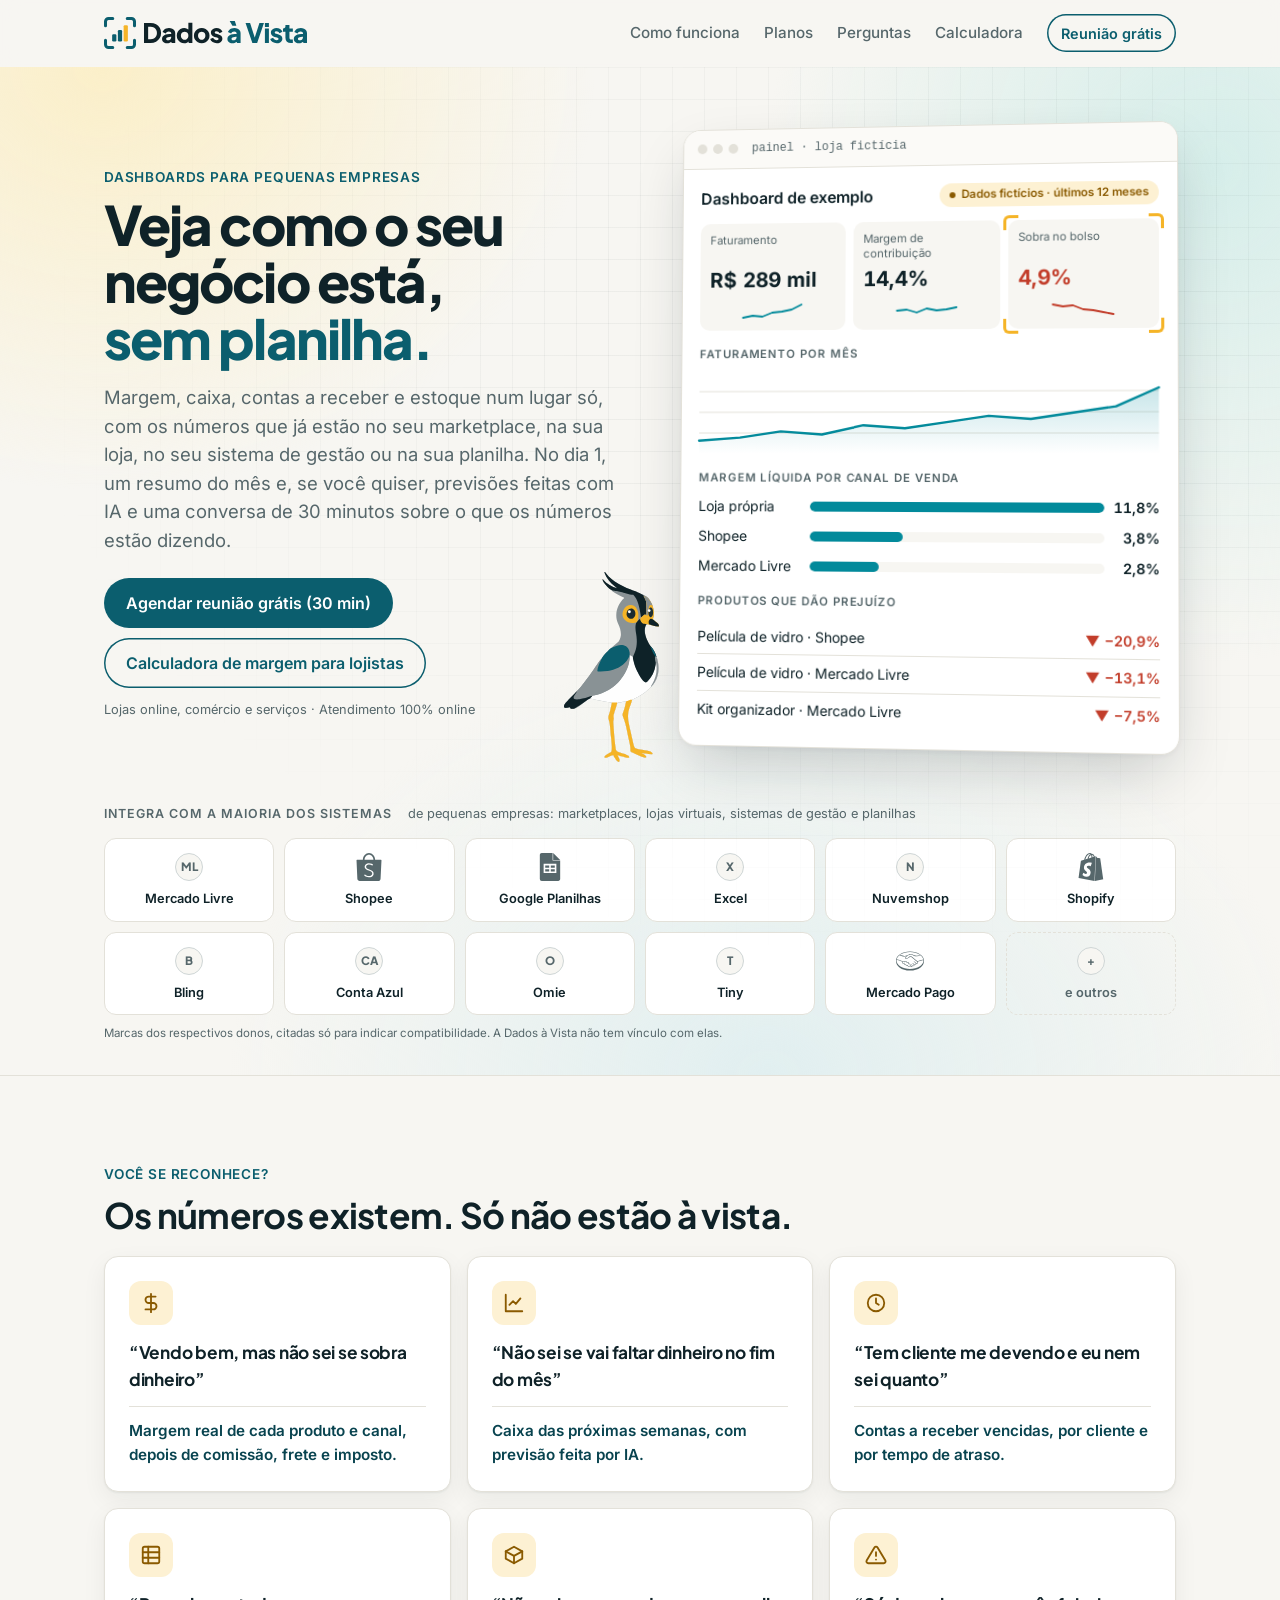
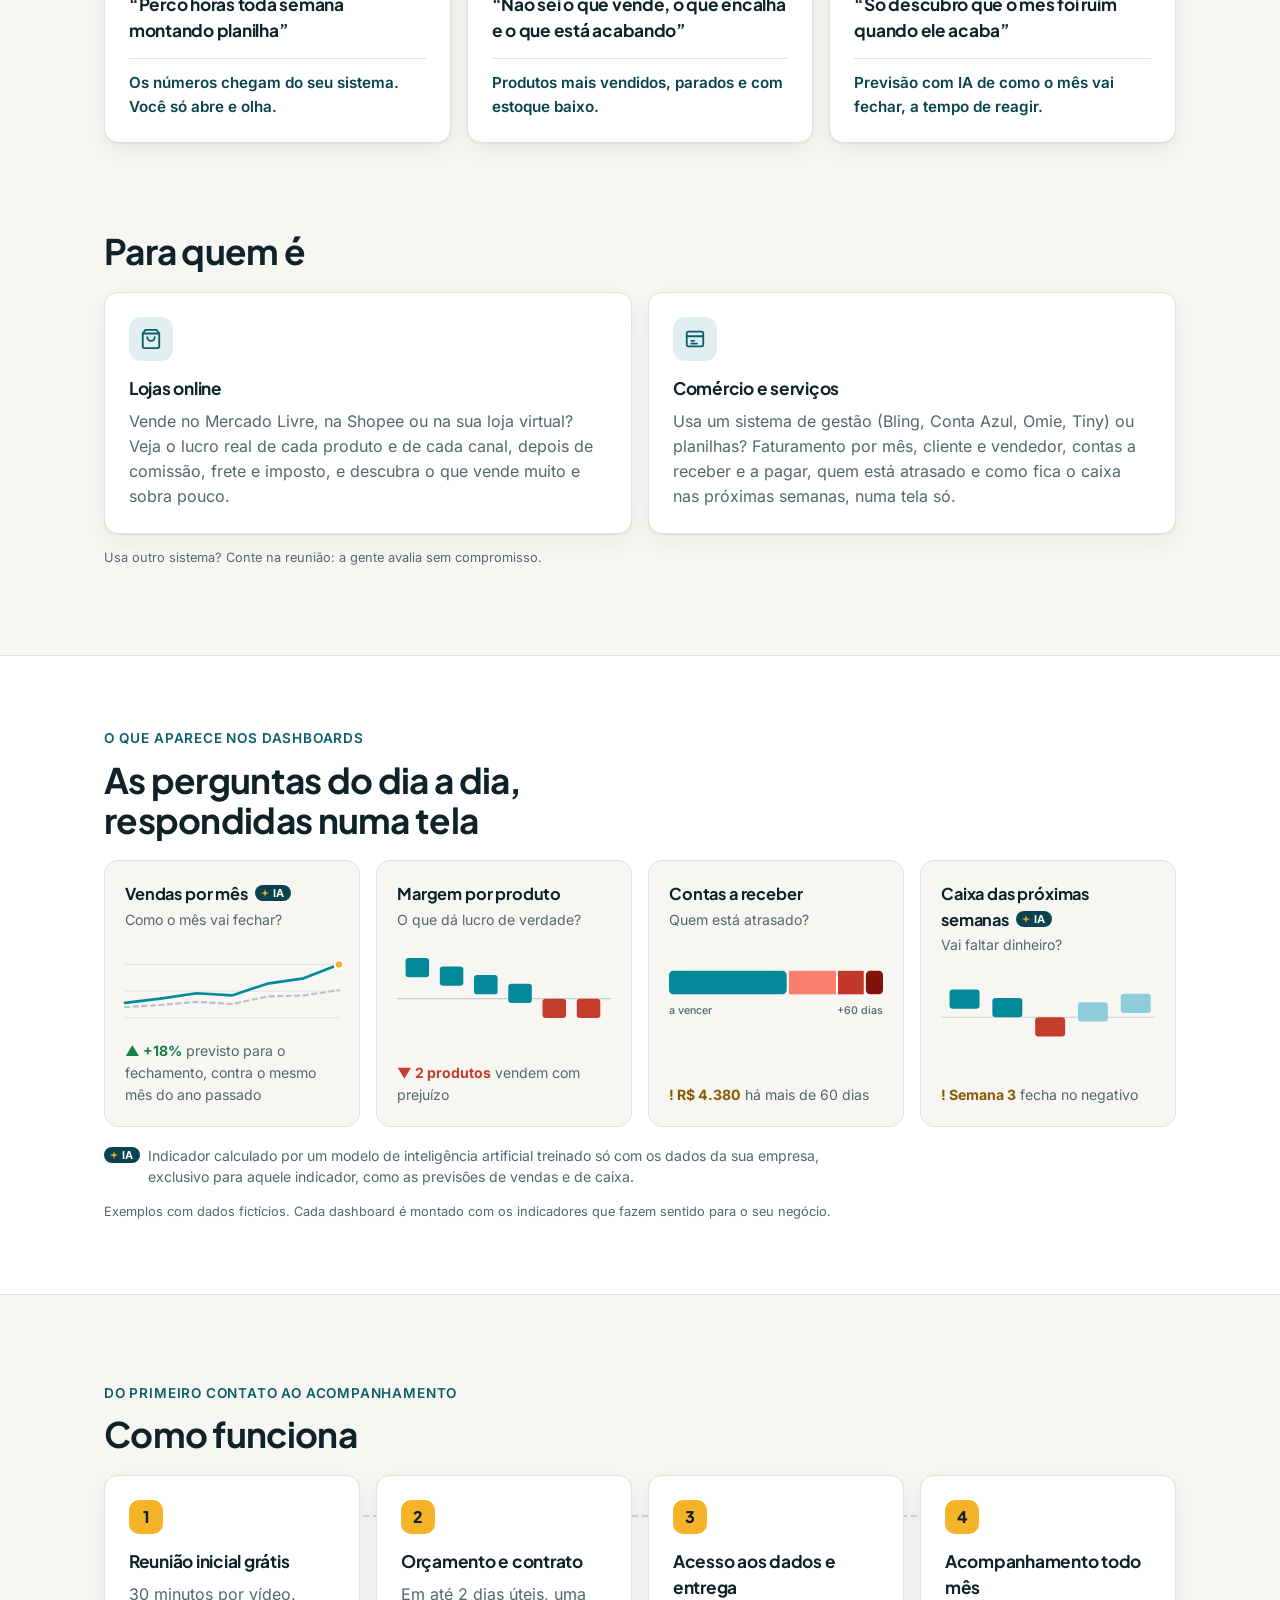
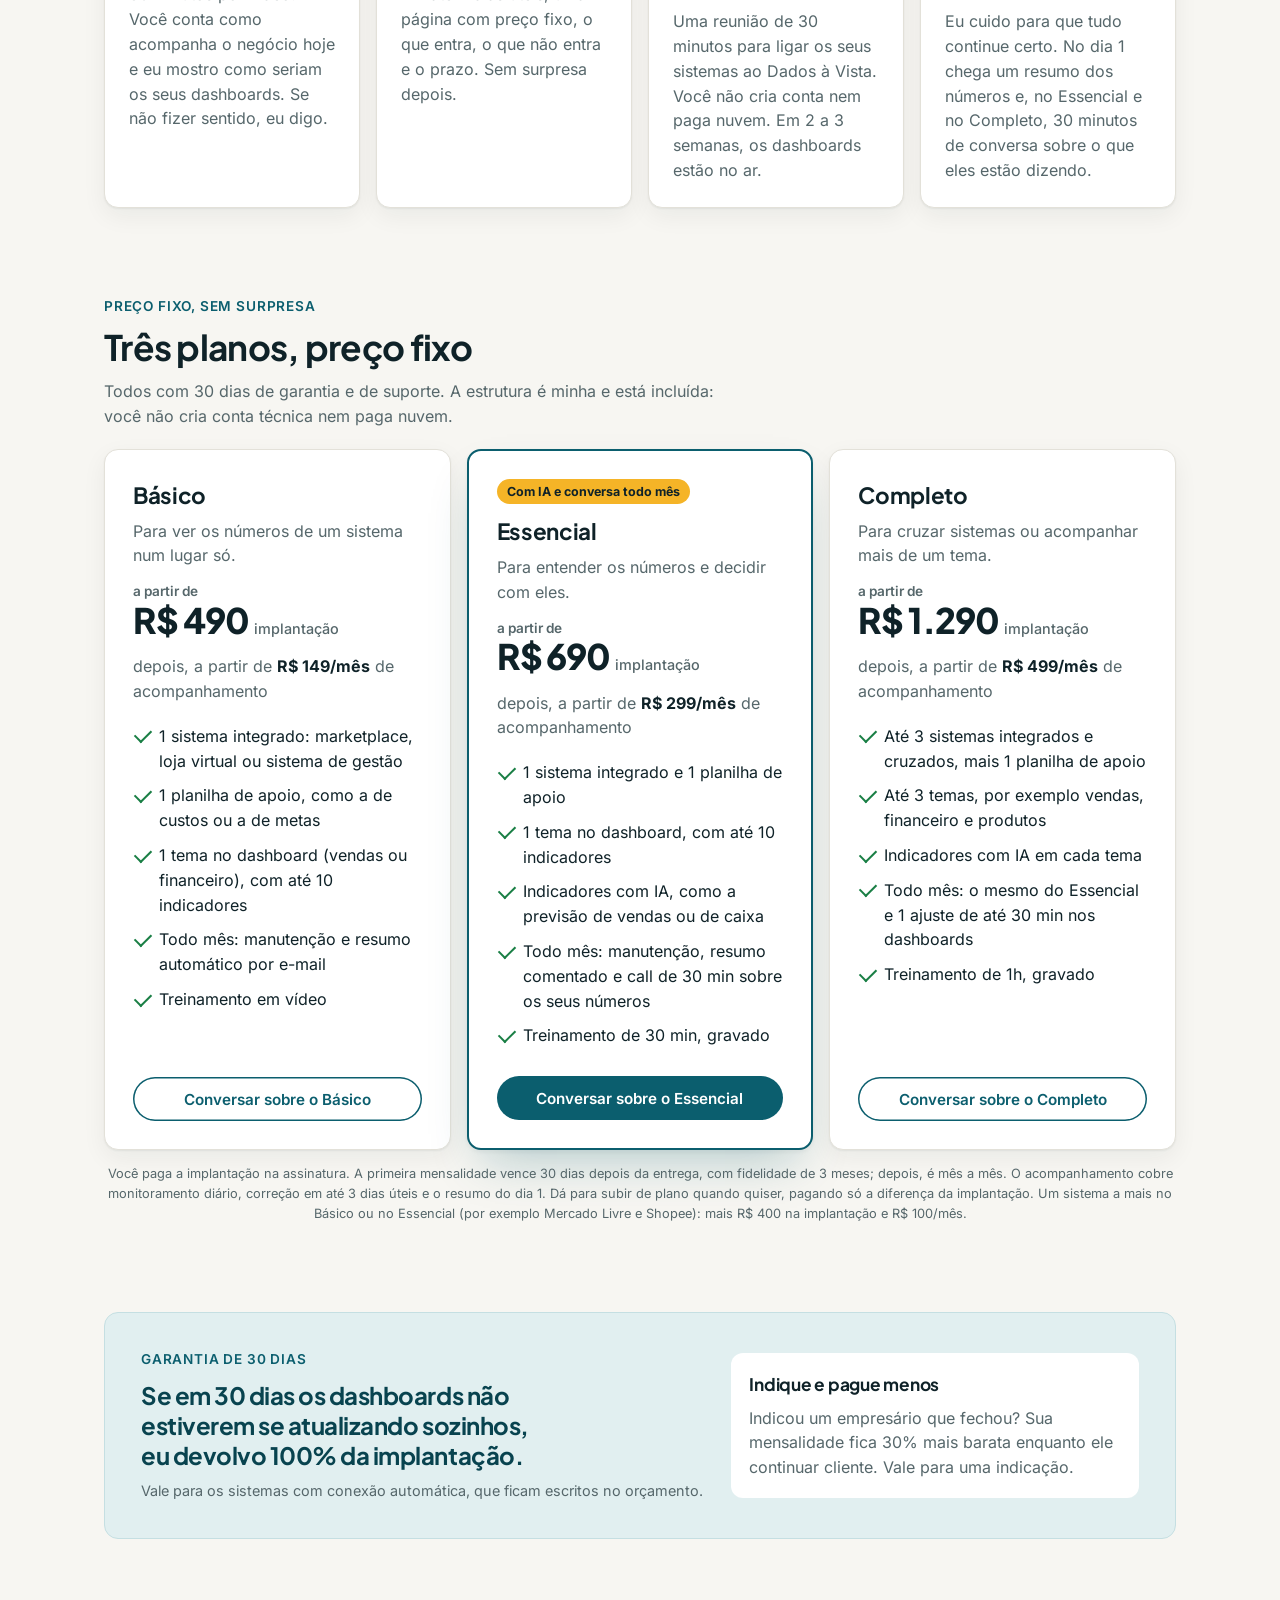
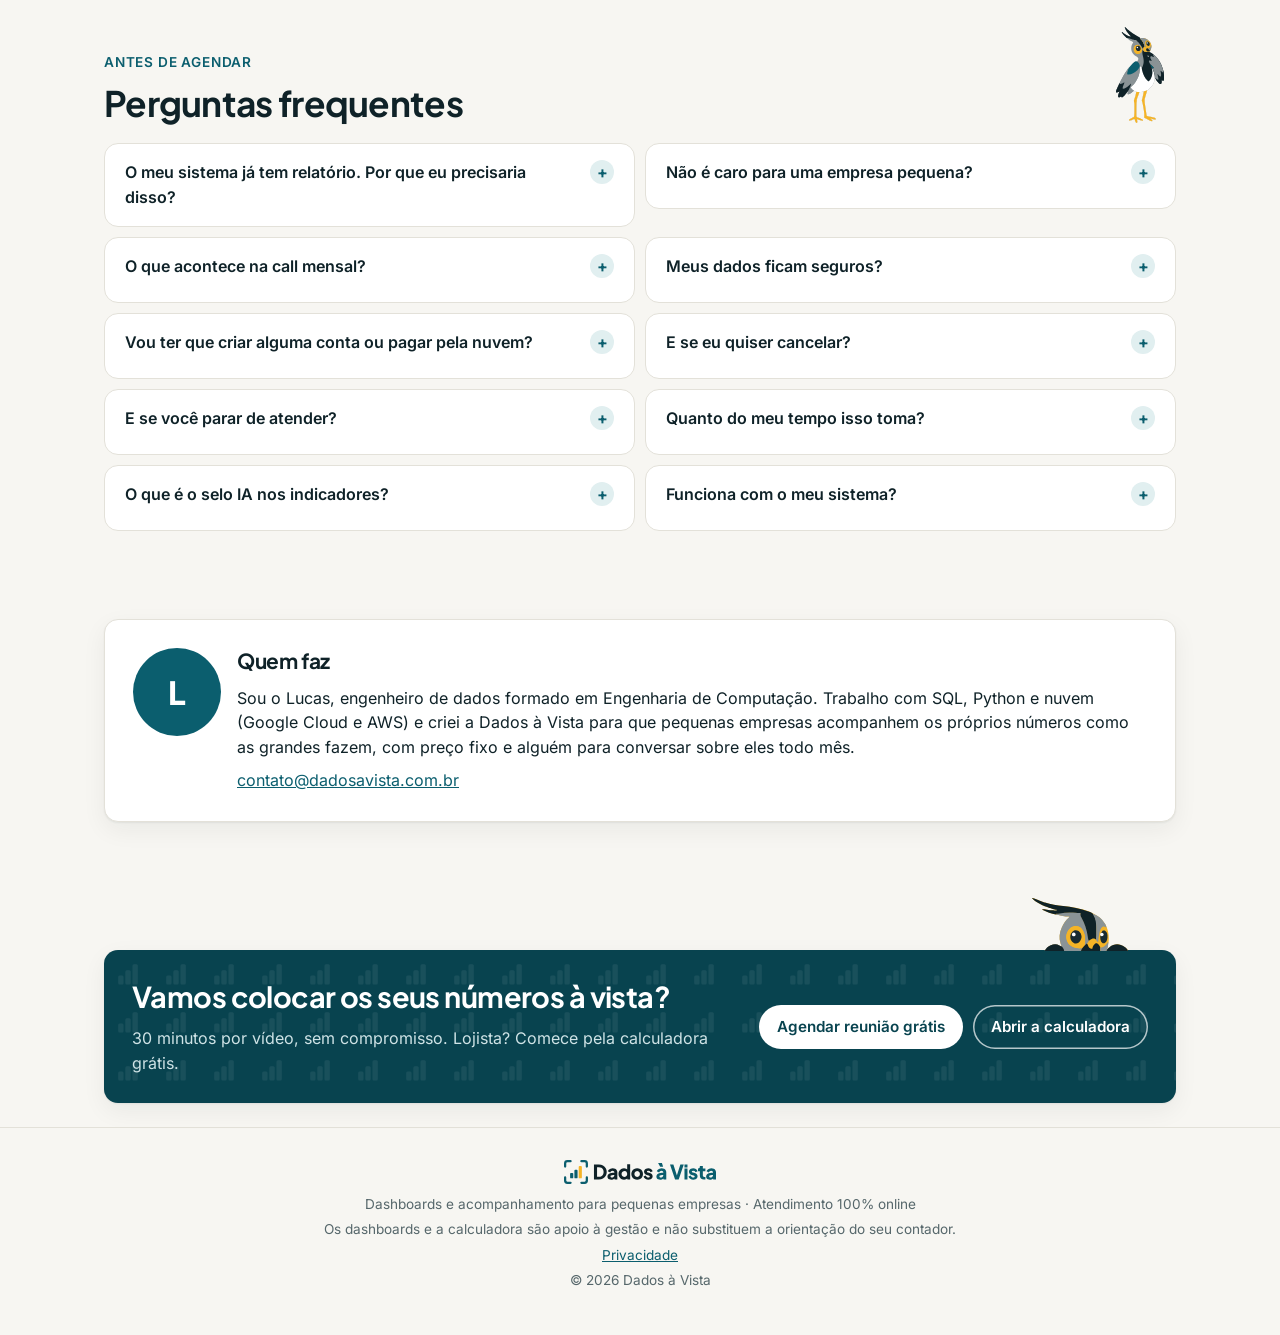
==== index.html @ 8262c6d0 "feat: more quero-quero poses on the site Thinking pose next to the FAQ title, binoculars on the calc" ====
<!doctype html>
<html lang="pt-BR">
<head>
  <meta charset="utf-8">
  <meta name="viewport" content="width=device-width, initial-scale=1">
  <title>Dashboards para pequenas empresas | Dados à Vista</title>
  <meta name="description" content="Dashboards com os números do seu negócio num lugar só: margem, caixa, contas a receber e estoque. Integra com a maioria dos sistemas de pequenas empresas, com indicadores feitos com IA e uma conversa por mês.">
  <meta property="og:title" content="Veja como o seu negócio está, sem planilha.">
  <meta property="og:description" content="Dashboards integrados aos seus sistemas e um acompanhamento mensal dos seus números. Implantação a partir de R$ 990, com garantia de 30 dias.">
  <meta property="og:type" content="website">
  <meta property="og:url" content="https://dadosavista.com.br/">
  <meta property="og:image" content="https://dadosavista.com.br/assets/og.png">
  <meta property="og:image:width" content="1200">
  <meta property="og:image:height" content="630">
  <meta property="og:locale" content="pt_BR">
  <meta name="twitter:card" content="summary_large_image">
  <link rel="icon" href="assets/favicon.svg" type="image/svg+xml">
  <link rel="icon" href="assets/favicon-32.png" sizes="32x32" type="image/png">
  <link rel="apple-touch-icon" href="assets/apple-touch-icon.png">
  <meta name="theme-color" content="#f7f6f2">
  <link rel="preload" href="assets/fonts/inter.woff2" as="font" type="font/woff2" crossorigin>
  <link rel="preload" href="assets/fonts/plus-jakarta-sans.woff2" as="font" type="font/woff2" crossorigin>
  <link rel="stylesheet" href="assets/style.css">
</head>
<body>
  <header class="site-header is-sticky">
    <div class="site-header-inner">
      <a class="brand" href="./"><img src="assets/logo.svg" alt="Dados à Vista" width="203" height="32"></a>
      <nav class="site-nav" aria-label="Seções">
        <a href="#como-funciona">Como funciona</a>
        <a href="#pacotes">Planos</a>
        <a href="#perguntas">Perguntas</a>
        <a href="calculadora/">Calculadora</a>
      </nav>
      <a class="btn btn-ghost btn-sm js-cal" href="#">Reunião grátis</a>
    </div>
  </header>

  <main>
    <div class="hero-band">
      <section class="wrap home-hero">
        <div class="hero">
          <p class="eyebrow">Dashboards para pequenas empresas</p>
          <h1>Veja como o seu negócio está, <span class="hl">sem planilha.</span></h1>
          <p class="lead">Margem, caixa, contas a receber e estoque num lugar só, com os números
            que já estão no seu marketplace, na sua loja, no seu sistema de gestão ou na sua
            planilha. No dia 1, um resumo do mês e, se você quiser, previsões feitas com IA e uma
            conversa de 30 minutos sobre o que os números estão dizendo.</p>
          <div class="actions">
            <a class="btn btn-lg js-cal" href="#">Agendar reunião grátis (30 min)</a>
            <a class="btn btn-ghost btn-lg" href="calculadora/">Calculadora de margem para lojistas</a>
          </div>
          <p class="hint">Lojas online, comércio e serviços · Atendimento 100% online</p>
        </div>

        <!-- Placeholder visual built from the fictional store's real numbers (data-template).
             Swap for the dashboard screenshot once Lucas records it (assets/painel-*.png). -->
        <div class="hero-visual">
        <img class="mascot-hero" src="assets/mascote-de-pe.svg" alt="" width="90" height="180">
        <figure class="window mock" aria-label="Exemplo de dashboard com dados de uma loja fictícia">
          <div class="window-bar" aria-hidden="true"><i></i><i></i><i></i><span>painel · loja fictícia</span></div>
          <div class="window-body">
            <figcaption class="mock-head">
              <span>Dashboard de exemplo</span>
              <span class="seal">Dados fictícios · últimos 12 meses</span>
            </figcaption>
            <div class="kpis">
              <div>
                <p class="kpi-label">Faturamento</p><p class="kpi-value">R$ 289 mil</p>
                <svg class="spark" viewBox="0 0 60 18" aria-hidden="true"><polyline points="0,15 10,13 20,14 30,10 40,9 50,7 60,2"/></svg>
              </div>
              <div>
                <p class="kpi-label">Margem de contribuição</p><p class="kpi-value">14,4%</p>
                <svg class="spark" viewBox="0 0 60 18" aria-hidden="true"><polyline points="0,9 10,8 20,11 30,7 40,9 50,8 60,6"/></svg>
              </div>
              <div class="focus"><i></i>
                <p class="kpi-label">Sobra no bolso</p><p class="kpi-value is-warn">4,9%</p>
                <svg class="spark is-loss" viewBox="0 0 60 18" aria-hidden="true"><polyline points="0,4 10,6 20,5 30,9 40,10 50,12 60,14"/></svg>
              </div>
            </div>
            <p class="mock-sub">Faturamento por mês</p>
            <svg class="line-chart" viewBox="0 0 300 84" preserveAspectRatio="none" aria-hidden="true">
              <defs><linearGradient id="area" x1="0" x2="0" y1="0" y2="1"><stop offset="0" stop-color="#028a9b" stop-opacity=".22"/><stop offset="1" stop-color="#028a9b" stop-opacity="0"/></linearGradient></defs>
              <g class="grid"><line x1="0" x2="300" y1="21" y2="21"/><line x1="0" x2="300" y1="42" y2="42"/><line x1="0" x2="300" y1="63" y2="63"/></g>
              <path class="area" d="M0,70.7 27.3,67.6 54.5,61.4 81.8,64.5 109.1,55.2 136.4,58.3 163.6,52.1 190.9,45.9 218.2,49 245.5,42.8 272.7,36.6 300,18 V84 H0 Z"/>
              <polyline class="line" points="0,70.7 27.3,67.6 54.5,61.4 81.8,64.5 109.1,55.2 136.4,58.3 163.6,52.1 190.9,45.9 218.2,49 245.5,42.8 272.7,36.6 300,18"/>
            </svg>
            <p class="mock-sub">Margem líquida por canal de venda</p>
            <ul class="hbars">
              <li><span class="hb-name">Loja própria</span><span class="hb-track"><span class="hb-fill" style="width: 100%"></span></span><span class="hb-val">11,8%</span></li>
              <li><span class="hb-name">Shopee</span><span class="hb-track"><span class="hb-fill" style="width: 32%"></span></span><span class="hb-val">3,8%</span></li>
              <li><span class="hb-name">Mercado Livre</span><span class="hb-track"><span class="hb-fill" style="width: 24%"></span></span><span class="hb-val">2,8%</span></li>
            </ul>
            <p class="mock-sub">Produtos que dão prejuízo</p>
            <table class="mock-table">
              <tbody>
                <tr><td>Película de vidro · Shopee</td><td class="num loss">▼ −20,9%</td></tr>
                <tr><td>Película de vidro · Mercado Livre</td><td class="num loss">▼ −13,1%</td></tr>
                <tr><td>Kit organizador · Mercado Livre</td><td class="num loss">▼ −7,5%</td></tr>
              </tbody>
            </table>
          </div>
        </figure>
        </div>
      </section>

      <div class="wrap integrations" aria-labelledby="integra-titulo">
        <p class="integrations-head"><span class="sources-label" id="integra-titulo">Integra com a maioria dos sistemas</span>
          <span class="hint">de pequenas empresas: marketplaces, lojas virtuais, sistemas de gestão e planilhas</span></p>
        <ul class="logo-grid">
          <li><span class="logo-ico is-mono" aria-hidden="true">ML</span><span>Mercado Livre</span></li>
          <li><span class="logo-ico" style="--ico: url(/assets/logos/shopee.svg)" aria-hidden="true"></span><span>Shopee</span></li>
          <li><span class="logo-ico" style="--ico: url(/assets/logos/googlesheets.svg)" aria-hidden="true"></span><span>Google Planilhas</span></li>
          <li><span class="logo-ico is-mono" aria-hidden="true">X</span><span>Excel</span></li>
          <li><span class="logo-ico is-mono" aria-hidden="true">N</span><span>Nuvemshop</span></li>
          <li><span class="logo-ico" style="--ico: url(/assets/logos/shopify.svg)" aria-hidden="true"></span><span>Shopify</span></li>
          <li><span class="logo-ico is-mono" aria-hidden="true">B</span><span>Bling</span></li>
          <li><span class="logo-ico is-mono" aria-hidden="true">CA</span><span>Conta Azul</span></li>
          <li><span class="logo-ico is-mono" aria-hidden="true">O</span><span>Omie</span></li>
          <li><span class="logo-ico is-mono" aria-hidden="true">T</span><span>Tiny</span></li>
          <li><span class="logo-ico" style="--ico: url(/assets/logos/mercadopago.svg)" aria-hidden="true"></span><span>Mercado Pago</span></li>
          <li class="is-more"><span class="logo-ico is-mono" aria-hidden="true">+</span><span>e outros</span></li>
        </ul>
        <p class="hint logo-note">Marcas dos respectivos donos, citadas só para indicar compatibilidade. A Dados à Vista não tem vínculo com elas.</p>
      </div>
    </div>

    <section class="wrap section pains">
      <p class="eyebrow">Você se reconhece?</p>
      <h2 class="section-title">Os números existem. Só não estão à vista.</h2>
      <div class="cards-3">
        <article class="card pain">
          <span class="tile is-warm" aria-hidden="true"><svg viewBox="0 0 24 24"><path d="M12 2v20M17 5H9.5a3.5 3.5 0 0 0 0 7h5a3.5 3.5 0 0 1 0 7H6"/></svg></span>
          <h3>Vendo bem, mas não sei se sobra dinheiro</h3>
          <p class="fix">Margem real de cada produto e canal, depois de comissão, frete e imposto.</p>
        </article>
        <article class="card pain">
          <span class="tile is-warm" aria-hidden="true"><svg viewBox="0 0 24 24"><path d="M3 3v18h18"/><path d="m7 14 4-4 3 3 5-6"/></svg></span>
          <h3>Não sei se vai faltar dinheiro no fim do mês</h3>
          <p class="fix">Caixa das próximas semanas, com previsão feita por IA.</p>
        </article>
        <article class="card pain">
          <span class="tile is-warm" aria-hidden="true"><svg viewBox="0 0 24 24"><circle cx="12" cy="12" r="9"/><path d="M12 7v5l3 2"/></svg></span>
          <h3>Tem cliente me devendo e eu nem sei quanto</h3>
          <p class="fix">Contas a receber vencidas, por cliente e por tempo de atraso.</p>
        </article>
        <article class="card pain">
          <span class="tile is-warm" aria-hidden="true"><svg viewBox="0 0 24 24"><rect x="3" y="3" width="18" height="18" rx="2"/><path d="M3 9h18M3 15h18M9 3v18"/></svg></span>
          <h3>Perco horas toda semana montando planilha</h3>
          <p class="fix">Os números chegam do seu sistema. Você só abre e olha.</p>
        </article>
        <article class="card pain">
          <span class="tile is-warm" aria-hidden="true"><svg viewBox="0 0 24 24"><path d="M21 8 12 3 3 8v8l9 5 9-5Z"/><path d="m3 8 9 5 9-5M12 13v8"/></svg></span>
          <h3>Não sei o que vende, o que encalha e o que está acabando</h3>
          <p class="fix">Produtos mais vendidos, parados e com estoque baixo.</p>
        </article>
        <article class="card pain">
          <span class="tile is-warm" aria-hidden="true"><svg viewBox="0 0 24 24"><path d="M10.3 3.9 1.8 18a2 2 0 0 0 1.7 3h17a2 2 0 0 0 1.7-3L13.7 3.9a2 2 0 0 0-3.4 0Z"/><path d="M12 9v4M12 17h.01"/></svg></span>
          <h3>Só descubro que o mês foi ruim quando ele acaba</h3>
          <p class="fix">Previsão com IA de como o mês vai fechar, a tempo de reagir.</p>
        </article>
      </div>
    </section>

    <section class="wrap section">
      <h2 class="section-title">Para quem é</h2>
      <div class="cards-2">
        <article class="card">
          <span class="tile" aria-hidden="true"><svg viewBox="0 0 24 24"><path d="M6 2 3 6v14a2 2 0 0 0 2 2h14a2 2 0 0 0 2-2V6l-3-4Z"/><path d="M3 6h18"/><path d="M16 10a4 4 0 0 1-8 0"/></svg></span>
          <h3>Lojas online</h3>
          <p>Vende no Mercado Livre, na Shopee ou na sua loja virtual? Veja o lucro real de cada
            produto e de cada canal, depois de comissão, frete e imposto, e descubra o que vende
            muito e sobra pouco.</p>
        </article>
        <article class="card">
          <span class="tile" aria-hidden="true"><svg viewBox="0 0 24 24"><rect x="3" y="4" width="18" height="16" rx="2"/><path d="M3 9h18M8 14h3M8 17h6"/></svg></span>
          <h3>Comércio e serviços</h3>
          <p>Usa um sistema de gestão (Bling, Conta Azul, Omie, Tiny) ou planilhas? Faturamento
            por mês, cliente e vendedor, contas a receber e a pagar, quem está atrasado e como
            fica o caixa nas próximas semanas, numa tela só.</p>
        </article>
      </div>
      <p class="hint spaced">Usa outro sistema? Conte na reunião: a gente avalia sem compromisso.</p>
    </section>



    <section class="band">
      <div class="wrap section">
        <p class="eyebrow">O que aparece nos dashboards</p>
        <h2 class="section-title">As perguntas do dia a dia, respondidas numa tela</h2>
        <div class="charts">
          <figure class="card chart-card">
            <figcaption><strong>Vendas por mês <span class="ai-seal" title="Indicador feito com IA"><svg viewBox="0 0 16 16" aria-hidden="true"><path d="M8 1.5 9.4 6.6 14.5 8 9.4 9.4 8 14.5 6.6 9.4 1.5 8 6.6 6.6Z"/></svg>IA</span></strong><span>Como o mês vai fechar?</span></figcaption>
            <svg viewBox="0 0 200 80" aria-hidden="true"><g class="grid"><line x1="0" x2="200" y1="20" y2="20"/><line x1="0" x2="200" y1="45" y2="45"/><line x1="0" x2="200" y1="70" y2="70"/></g>
              <polyline class="line is-muted" points="0,60 33,58 67,55 100,57 133,50 167,49 200,44"/>
              <polyline class="line" points="0,56 33,52 67,47 100,49 133,38 167,33 200,20"/><circle class="dot" cx="200" cy="20" r="4"/></svg>
            <p class="chart-note"><span class="up">▲ +18%</span> previsto para o fechamento, contra o mesmo mês do ano passado</p>
          </figure>
          <figure class="card chart-card">
            <figcaption><strong>Margem por produto</strong><span>O que dá lucro de verdade?</span></figcaption>
            <svg viewBox="0 0 200 80" aria-hidden="true"><line class="axis" x1="0" x2="200" y1="52" y2="52"/>
              <rect class="bar" x="8" y="14" width="22" height="38" rx="3"/><rect class="bar" x="40" y="22" width="22" height="30" rx="3"/><rect class="bar" x="72" y="30" width="22" height="22" rx="3"/>
              <rect class="bar" x="104" y="38" width="22" height="14" rx="3"/><rect class="bar is-loss" x="136" y="52" width="22" height="10" rx="3"/><rect class="bar is-loss" x="168" y="52" width="22" height="22" rx="3"/></svg>
            <p class="chart-note"><span class="down">▼ 2 produtos</span> vendem com prejuízo</p>
          </figure>
          <figure class="card chart-card">
            <figcaption><strong>Contas a receber</strong><span>Quem está atrasado?</span></figcaption>
            <svg viewBox="0 0 200 80" aria-hidden="true">
              <rect class="seg s1" x="0" y="26" width="110" height="22" rx="4"/><rect class="seg s2" x="112" y="26" width="44" height="22"/><rect class="seg s3" x="158" y="26" width="24" height="22"/><rect class="seg s4" x="184" y="26" width="16" height="22" rx="4"/>
              <text x="0" y="66">a vencer</text><text x="200" y="66" text-anchor="end">+60 dias</text></svg>
            <p class="chart-note"><span class="warn">! R$ 4.380</span> há mais de 60 dias</p>
          </figure>
          <figure class="card chart-card">
            <figcaption><strong>Caixa das próximas semanas <span class="ai-seal" title="Indicador feito com IA"><svg viewBox="0 0 16 16" aria-hidden="true"><path d="M8 1.5 9.4 6.6 14.5 8 9.4 9.4 8 14.5 6.6 9.4 1.5 8 6.6 6.6Z"/></svg>IA</span></strong><span>Vai faltar dinheiro?</span></figcaption>
            <svg viewBox="0 0 200 80" aria-hidden="true"><line class="axis" x1="0" x2="200" y1="46" y2="46"/>
              <rect class="bar" x="8" y="20" width="28" height="26" rx="3"/><rect class="bar" x="48" y="28" width="28" height="18" rx="3"/><rect class="bar is-loss" x="88" y="46" width="28" height="12" rx="3"/>
              <rect class="bar is-muted" x="128" y="32" width="28" height="14" rx="3"/><rect class="bar is-muted" x="168" y="24" width="28" height="22" rx="3"/></svg>
            <p class="chart-note"><span class="warn">! Semana 3</span> fecha no negativo</p>
          </figure>
        </div>
        <p class="ai-legend"><span class="ai-seal" title="Indicador feito com IA"><svg viewBox="0 0 16 16" aria-hidden="true"><path d="M8 1.5 9.4 6.6 14.5 8 9.4 9.4 8 14.5 6.6 9.4 1.5 8 6.6 6.6Z"/></svg>IA</span> <span>Indicador calculado por um modelo de inteligência artificial treinado só com os dados
          da sua empresa, exclusivo para aquele indicador, como as previsões de vendas e de caixa.</span></p>
        <p class="hint spaced">Exemplos com dados fictícios. Cada dashboard é montado com os indicadores que fazem sentido para o seu negócio.</p>
      </div>
    </section>

    <section class="wrap section" id="como-funciona">
      <div class="section-head">
        <div>
          <p class="eyebrow">Do primeiro contato ao acompanhamento</p>
          <h2 class="section-title">Como funciona</h2>
        </div>
      </div>
      <ol class="steps">
        <li class="card">
          <span class="step-n">1</span>
          <h3>Reunião inicial grátis</h3>
          <p>30 minutos por vídeo. Você conta como acompanha o negócio hoje e eu mostro como
            seriam os seus dashboards. Se não fizer sentido, eu digo.</p>
        </li>
        <li class="card">
          <span class="step-n">2</span>
          <h3>Orçamento e contrato</h3>
          <p>Em até 2 dias úteis, uma página com preço fixo, o que entra, o que não entra e o
            prazo. Sem surpresa depois.</p>
        </li>
        <li class="card">
          <span class="step-n">3</span>
          <h3>Acesso aos dados e entrega</h3>
          <p>Uma reunião de 30 minutos para ligar os seus sistemas ao Dados à Vista. Você
            não cria conta nem paga nuvem. Em 2 a 3 semanas, os dashboards estão no ar.</p>
        </li>
        <li class="card">
          <span class="step-n">4</span>
          <h3>Acompanhamento todo mês</h3>
          <p>Eu cuido para que tudo continue certo. No dia 1 chega um resumo dos números e, no
            Essencial e no Completo, 30 minutos de conversa sobre o que eles estão dizendo.</p>
        </li>
      </ol>
    </section>

    <section class="wrap section" id="pacotes">
      <p class="eyebrow">Preço fixo, sem surpresa</p>
      <h2 class="section-title">Três planos, preço fixo</h2>
      <p class="section-lead">Todos com 30 dias de garantia e de suporte. A estrutura é minha
        e está incluída: você não cria conta técnica nem paga nuvem.</p>
      <div class="plans">
        <article class="card plan">
          <h3>Básico</h3>
          <p class="plan-for">Para ver os números de um sistema num lugar só.</p>
          <p class="price"><span class="from">a partir de</span> R$ 490 <span class="unit">implantação</span></p>
          <p class="price-sub">depois, a partir de <strong>R$ 149/mês</strong> de acompanhamento</p>
          <ul class="checks">
            <li>1 sistema integrado: marketplace, loja virtual ou sistema de gestão</li>
            <li>1 planilha de apoio, como a de custos ou a de metas</li>
            <li>1 tema no dashboard (vendas ou financeiro), com até 10 indicadores</li>
            <li>Todo mês: manutenção e resumo automático por e-mail</li>
            <li>Treinamento em vídeo</li>
          </ul>
          <a class="btn btn-ghost js-cal" href="#">Conversar sobre o Básico</a>
        </article>
        <article class="card plan plan-featured">
          <p class="badge">Com IA e conversa todo mês</p>
          <h3>Essencial</h3>
          <p class="plan-for">Para entender os números e decidir com eles.</p>
          <p class="price"><span class="from">a partir de</span> R$ 690 <span class="unit">implantação</span></p>
          <p class="price-sub">depois, a partir de <strong>R$ 299/mês</strong> de acompanhamento</p>
          <ul class="checks">
            <li>1 sistema integrado e 1 planilha de apoio</li>
            <li>1 tema no dashboard, com até 10 indicadores</li>
            <li>Indicadores com IA, como a previsão de vendas ou de caixa</li>
            <li>Todo mês: manutenção, resumo comentado e call de 30 min sobre os seus números</li>
            <li>Treinamento de 30 min, gravado</li>
          </ul>
          <a class="btn js-cal" href="#">Conversar sobre o Essencial</a>
        </article>
        <article class="card plan">
          <h3>Completo</h3>
          <p class="plan-for">Para cruzar sistemas ou acompanhar mais de um tema.</p>
          <p class="price"><span class="from">a partir de</span> R$ 1.290 <span class="unit">implantação</span></p>
          <p class="price-sub">depois, a partir de <strong>R$ 499/mês</strong> de acompanhamento</p>
          <ul class="checks">
            <li>Até 3 sistemas integrados e cruzados, mais 1 planilha de apoio</li>
            <li>Até 3 temas, por exemplo vendas, financeiro e produtos</li>
            <li>Indicadores com IA em cada tema</li>
            <li>Todo mês: o mesmo do Essencial e 1 ajuste de até 30 min nos dashboards</li>
            <li>Treinamento de 1h, gravado</li>
          </ul>
          <a class="btn btn-ghost js-cal" href="#">Conversar sobre o Completo</a>
        </article>
      </div>
      <p class="hint center">Você paga a implantação na assinatura. A primeira mensalidade vence
        30 dias depois da entrega, com fidelidade de 3 meses; depois, é mês a mês. O acompanhamento
        cobre monitoramento diário, correção em até 3 dias úteis e o resumo do dia 1. Dá para subir
        de plano quando quiser, pagando só a diferença da implantação. Um sistema a mais no Básico
        ou no Essencial (por exemplo Mercado Livre e Shopee): mais R$ 400 na implantação e R$ 100/mês.</p>
    </section>

    <section class="wrap section">
      <div class="card guarantee">
        <div>
          <p class="eyebrow">Garantia de 30 dias</p>
          <h2>Se em 30 dias os dashboards não estiverem se atualizando sozinhos, eu devolvo 100% da implantação.</h2>
          <p class="guarantee-note">Vale para os sistemas com conexão automática, que ficam escritos no orçamento.</p>
        </div>
        <div class="referral">
          <h3>Indique e pague menos</h3>
          <p>Indicou um empresário que fechou? Sua mensalidade fica 30% mais barata enquanto ele
            continuar cliente. Vale para uma indicação.</p>
        </div>
      </div>
    </section>

    <section class="wrap section" id="perguntas">
      <div class="section-head">
        <div>
          <p class="eyebrow">Antes de agendar</p>
          <h2 class="section-title">Perguntas frequentes</h2>
        </div>
        <img class="mascot-stand" src="assets/mascote-pensando.svg" alt="" width="40" height="80">
      </div>
      <div class="faq">
        <details class="card">
          <summary>O meu sistema já tem relatório. Por que eu precisaria disso?</summary>
          <p>O relatório do Bling ou do marketplace mostra o que aconteceu dentro dele. O
            dashboard junta o sistema com o que só você sabe (custos, metas), mostra o que importa
            numa tela só e, todo mês, chega um resumo do que mudou. No Essencial e no Completo, a
            gente ainda conversa sobre o que os números estão dizendo.</p>
        </details>
        <details class="card">
          <summary>Não é caro para uma empresa pequena?</summary>
          <p>O Básico custa menos de R$ 5 por dia de acompanhamento, e o Essencial, com uma conversa
            mensal sobre o seu negócio, menos de R$ 10. Um produto vendido com prejuízo ou um cliente que não paga há 60
            dias, descobertos no primeiro mês, costumam pagar o ano.</p>
        </details>
        <details class="card">
          <summary>O que acontece na call mensal?</summary>
          <p>Ela faz parte do Essencial e do Completo. São 30 minutos por vídeo. Eu trago três números do mês (um que melhorou, um que
            piorou e um que merece atenção), a gente entende o porquê e combina uma ou duas
            ações. É leitura dos dados, não consultoria contábil.</p>
        </details>
        <details class="card">
          <summary>Meus dados ficam seguros?</summary>
          <p>Ficam num banco de dados do Google, em São Paulo, separados dos de outros clientes. O
            acesso aos seus sistemas é só de leitura, dados pessoais desnecessários (como CPF e
            telefone de compradores) são descartados na entrada e o contrato tem um anexo de
            proteção de dados (LGPD).</p>
        </details>
        <details class="card">
          <summary>Vou ter que criar alguma conta ou pagar pela nuvem?</summary>
          <p>Não. A estrutura é toda minha e está incluída na mensalidade. Você só autoriza o
            acesso de leitura ao seu sistema e recebe o link dos dashboards.</p>
        </details>
        <details class="card">
          <summary>E se eu quiser cancelar?</summary>
          <p>Depois das 3 primeiras mensalidades, é mês a mês: é só avisar até o vencimento. Você recebe
            todos os seus dados numa planilha e uma cópia dos dashboards na sua conta Google: eles
            continuam no ar, só param de atualizar. Depois eu apago tudo do meu lado.</p>
        </details>
        <details class="card">
          <summary>E se você parar de atender?</summary>
          <p>O contrato me obriga a avisar com 60 dias de antecedência e a entregar os seus dados e
            a cópia dos dashboards do mesmo jeito. Você nunca fica sem os seus números.</p>
        </details>
        <details class="card">
          <summary>Quanto do meu tempo isso toma?</summary>
          <p>Na implantação, cerca de 1 hora: a reunião inicial e a reunião de acesso aos dados.
            Depois, no Essencial e no Completo, 30 minutos por mês na call. Se o seu sistema se
            integra por relatório, são alguns minutos uma vez por mês para enviá-lo.</p>
        </details>
        <details class="card">
          <summary>O que é o selo IA nos indicadores?</summary>
          <p>No Essencial e no Completo, alguns indicadores, como as previsões de vendas e de caixa, são calculados por um
            modelo de inteligência artificial treinado só com os dados da sua empresa e feito
            exclusivamente para aquele indicador. Os dados não saem da estrutura da Dados à Vista
            e nenhum dado pessoal de clientes entra nesses modelos.</p>
        </details>
        <details class="card">
          <summary>Funciona com o meu sistema?</summary>
          <p>Funciona com a maioria dos sistemas de pequenas empresas: marketplaces, lojas
            virtuais, sistemas de gestão e planilhas. Na reunião inicial eu confirmo como o seu
            sistema se integra, e isso fica escrito no orçamento.</p>
        </details>
      </div>
    </section>

    <section class="wrap section">
      <div class="card about">
        <!-- Photo: add assets/lucas.jpg (square, ~400 px) and replace the initials below. -->
        <div class="avatar" aria-hidden="true">L</div>
        <div>
          <h2>Quem faz</h2>
          <p>Sou o Lucas, engenheiro de dados formado em Engenharia de Computação. Trabalho com
            SQL, Python e nuvem (Google Cloud e AWS) e criei a Dados à Vista para que pequenas
            empresas acompanhem os próprios números como as grandes fazem, com preço fixo e
            alguém para conversar sobre eles todo mês.</p>
          <p class="about-links">
            <a data-config="instagramUrl" hidden>Instagram</a>
            <a data-config="email" hidden></a>
          </p>
        </div>
      </div>
    </section>

    <section class="wrap section">
      <div class="card cta">
        <img class="mascot-peek" src="assets/mascote-espiando.svg" alt="" width="96" height="53">
        <div>
          <h2>Vamos colocar os seus números à vista?</h2>
          <p>30 minutos por vídeo, sem compromisso. Lojista? Comece pela calculadora grátis.</p>
        </div>
        <div class="actions">
          <a class="btn btn-light js-cal" href="#">Agendar reunião grátis</a>
          <a class="btn btn-outline-light" href="calculadora/">Abrir a calculadora</a>
        </div>
      </div>
    </section>
  </main>

  <footer class="site-footer">
    <img class="footer-logo" src="assets/logo.svg" alt="Dados à Vista" width="152" height="24" loading="lazy">
    <p>Dashboards e acompanhamento para pequenas empresas · Atendimento 100% online</p>
    <p data-config-group hidden><span data-config="companyName" hidden></span> · CNPJ <span data-config="cnpj" hidden></span></p>
    <p>Os dashboards e a calculadora são apoio à gestão e não substituem a orientação do seu contador.</p>
    <p><a href="privacidade/">Privacidade</a><span data-cookie-prefs hidden> · <a href="privacidade/#cookies">Preferências de cookies</a></span></p>
    <p>© <span id="year">2026</span> Dados à Vista</p>
  </footer>

  <script src="assets/config.js"></script>
  <script src="assets/site.js"></script>
  <script src="assets/tracking.js"></script>
</body>
</html>
---- assets/style.css ----
/* Brand tokens: see the brand guide (dadosavista-docs › marca/guia-da-marca.md) */
@font-face {
  font-family: "Inter";
  src: url("fonts/inter.woff2") format("woff2");
  font-weight: 400 700;
  font-display: swap;
}
@font-face {
  font-family: "Plus Jakarta Sans";
  src: url("fonts/plus-jakarta-sans.woff2") format("woff2");
  font-weight: 700 800;
  font-display: swap;
}

:root {
  --bg: #f7f6f2;          /* Papel */
  --surface: #ffffff;
  --ink: #0f2228;         /* Tinta */
  --muted: #56676b;       /* Cinza */
  --line: #e3e1d9;
  --brand: #0b5e6e;       /* Petróleo */
  --brand-strong: #08434f;
  --brand-tint: #e1eff0;
  --accent: #f5b427;      /* Sol: fills only, never text on light backgrounds */
  --accent-tint: #fdf1d3;
  --support: #2fb3a4;     /* Ciano */
  --profit: #1a7f45;
  --loss: #c23d2a;
  --loss-tint: #fbe9e6;
  --warn: #8a5a00;
  --radius: 14px;
  --shadow: 0 1px 2px rgb(15 34 40 / 6%), 0 8px 24px rgb(15 34 40 / 6%);
  --font: "Inter", system-ui, -apple-system, "Segoe UI", Roboto, sans-serif;
  --font-display: "Plus Jakarta Sans", var(--font);

  /* Chart series, in this fixed order (validated for colour blindness; brand guide 4.3) */
  --serie-1: #028a9b;     /* Petróleo médio */
  --serie-2: #e29b03;     /* Sol (low contrast: always with labels) */
  --serie-3: #8059bb;
  --serie-4: #d76034;
  --serie-5: #337bd0;
  --serie-6: #ca5794;
  --serie-base: #b8c3c4;  /* the base of a stack (light grey, labelled in the legend) */
  --serie-muted: #8fccdc; /* projections */
  --grafico-anterior: #b8c3c4; /* previous period */

  /* Cost categories in the "where your money goes" bar. Mapping chosen so that every pair that
     can become adjacent (payment, ads or fixed fee at zero) passes the colour-blindness check. */
  --c-product: var(--serie-base);
  --c-commission: var(--serie-1);
  --c-fixed: var(--serie-3);
  --c-shipping: var(--serie-4);
  --c-tax: var(--serie-5);
  --c-payment: var(--serie-2);
  --c-ads: var(--serie-6);
}

* { box-sizing: border-box; }

html { -webkit-text-size-adjust: 100%; }

body {
  margin: 0;
  background: var(--bg);
  color: var(--ink);
  font: 16px/1.55 var(--font);
}

a { color: var(--brand); }

.wrap { max-width: 1120px; margin: 0 auto; padding: 0 16px; }
@media (min-width: 760px) { .wrap { padding: 0 24px; } }
html { scroll-behavior: smooth; scroll-padding-top: 80px; }
@media (prefers-reduced-motion: reduce) { html { scroll-behavior: auto; } }

/* Header */
.site-header {
  display: flex;
  align-items: center;
  justify-content: space-between;
  gap: 12px;
  max-width: 1120px;
  margin: 0 auto;
  padding: 16px;
}
/* Sales page: full-width sticky bar with blur */
.site-header.is-sticky {
  display: block; max-width: none; padding: 0;
  position: sticky; top: 0; z-index: 10;
  background: rgb(247 246 242 / 82%);
  backdrop-filter: saturate(1.4) blur(10px);
  -webkit-backdrop-filter: saturate(1.4) blur(10px);
  border-bottom: 1px solid transparent;
  transition: border-color .2s, box-shadow .2s;
}
.site-header.is-scrolled { border-bottom-color: var(--line); box-shadow: 0 6px 20px rgb(15 34 40 / 5%); }
.site-header-inner { display: flex; align-items: center; gap: 16px; max-width: 1120px; margin: 0 auto; padding: 12px 16px; }
@media (min-width: 760px) { .site-header-inner { padding: 14px 24px; } }
.site-nav { display: none; gap: 24px; margin-left: auto; }
.site-nav a { color: var(--muted); text-decoration: none; font-weight: 500; font-size: .95rem; }
.site-nav a:hover { color: var(--ink); }
.site-header-inner .btn { margin-left: auto; }
@media (min-width: 900px) { .site-nav { display: flex; } .site-header-inner .btn { margin-left: 8px; } }
.brand { display: block; flex: none; line-height: 0; }
.brand img { display: block; width: auto; height: 28px; }
@media (min-width: 760px) { .brand img { height: 32px; } }

/* Buttons */
.btn {
  display: inline-flex;
  align-items: center;
  justify-content: center;
  min-height: 44px;
  padding: 10px 18px;
  border: 0;
  border-radius: 999px;
  background: var(--brand);
  color: #fff;
  font: 600 0.95rem var(--font);
  text-decoration: none;
  cursor: pointer;
}
.btn { transition: background .15s, transform .15s, box-shadow .15s; }
.btn:hover { background: var(--brand-strong); transform: translateY(-1px); box-shadow: 0 6px 16px rgb(11 94 110 / 18%); }
.btn-sm { min-height: 38px; padding: 8px 14px; font-size: .9rem; }
.btn-lg { min-height: 50px; padding: 12px 22px; font-size: 1rem; }
.btn-ghost { background: transparent; color: var(--brand); box-shadow: inset 0 0 0 1.5px var(--brand); }
.btn-ghost:hover { background: var(--brand-tint); box-shadow: inset 0 0 0 1.5px var(--brand); }
.btn-light { background: #fff; color: var(--brand-strong); }
.btn-light:hover { background: var(--brand-tint); }

/* Hero */
.hero { padding: 24px 0 8px; max-width: 720px; }
.eyebrow {
  margin: 0 0 8px;
  color: var(--brand);
  font-weight: 600;
  font-size: 0.85rem;
  text-transform: uppercase;
  letter-spacing: 0.06em;
}
h1, h2, h3 { font-family: var(--font-display); font-weight: 700; }
h1 { margin: 0 0 16px; font-size: clamp(2.1rem, 6vw, 3.4rem); font-weight: 800; line-height: 1.05; letter-spacing: -0.035em; }
h1 .hl { color: var(--brand); }
h1, h2 { text-wrap: balance; }
h2 { margin: 0 0 12px; font-size: 1.3rem; line-height: 1.25; letter-spacing: -0.02em; }
.lead { margin: 0; color: var(--muted); font-size: 1.08rem; }

/* Cards and layout */
.card {
  background: var(--surface);
  border: 1px solid var(--line);
  border-radius: var(--radius);
  box-shadow: var(--shadow);
  padding: 20px;
}
.calc-grid { display: grid; gap: 16px; margin: 24px 0 16px; }
@media (min-width: 860px) {
  .calc-grid { grid-template-columns: 1.05fr 1fr; align-items: start; }
  .result { position: sticky; top: 16px; }
}

/* Form */
fieldset { border: 0; margin: 0 0 16px; padding: 0; }
legend { font-weight: 600; margin-bottom: 8px; }
.fields { display: grid; grid-template-columns: 1fr 1fr; gap: 12px; }
.field { display: flex; flex-direction: column; gap: 4px; min-width: 0; }
.field.full { grid-column: 1 / -1; }
label { font-size: 0.9rem; color: var(--muted); }
.input {
  display: flex;
  align-items: center;
  border: 1.5px solid var(--line);
  border-radius: 10px;
  background: #fff;
  min-height: 46px;
}
.input:focus-within { border-color: var(--brand); box-shadow: 0 0 0 3px var(--brand-tint); }
.input .affix { padding: 0 10px; color: var(--muted); font-size: 0.9rem; white-space: nowrap; }
.input input,
.input select {
  flex: 1;
  min-width: 0;
  border: 0;
  background: transparent;
  padding: 10px 12px;
  font: 500 1rem var(--font);
  color: var(--ink);
  outline: none;
}
.input .affix + input { padding-left: 0; }
.hint { font-size: 0.8rem; color: var(--muted); margin: 0; }

details { border-top: 1px solid var(--line); padding-top: 12px; }
summary { cursor: pointer; font-weight: 600; min-height: 32px; }
details .fields { margin-top: 12px; }

/* Result */
.result-label { margin: 0; color: var(--muted); font-weight: 600; }
.result-value { margin: 4px 0 0; font-family: var(--font-display); font-size: clamp(2.2rem, 8vw, 3rem); font-weight: 800; letter-spacing: -0.03em; line-height: 1.1; }
.result-value.is-profit { color: var(--profit); }
.result-value.is-loss { color: var(--loss); }
.result-margin { margin: 4px 0 16px; color: var(--muted); }

.bar {
  display: flex;
  height: 18px;
  border-radius: 999px;
  overflow: hidden;
  background: var(--line);
  margin-bottom: 14px;
}
.bar { position: relative; }
.bar span { height: 100%; }
.bar span + span { box-shadow: -2px 0 0 var(--surface); } /* 2 px surface gap between stacked segments */
.price-mark {
  position: absolute;
  top: -4px;
  bottom: -4px;
  width: 3px;
  margin-left: -1.5px;
  background: var(--loss);
  border-radius: 2px;
}
.bar:has(.price-mark) { overflow: visible; margin-top: 30px; }
.bar:has(.price-mark) span:first-child { border-radius: 999px 0 0 999px; }
.bar:has(.price-mark) span:last-of-type { border-radius: 0 999px 999px 0; }
.price-mark::after {
  content: "preço";
  position: absolute;
  bottom: calc(100% + 4px);
  left: 50%;
  transform: translateX(-50%);
  font: 600 0.75rem var(--font);
  font-style: normal;
  color: var(--loss);
}

.legend { list-style: none; margin: 0; padding: 0; display: grid; gap: 6px; }
.legend li { display: flex; align-items: center; gap: 8px; font-size: 0.95rem; }
.legend .dot { width: 10px; height: 10px; border-radius: 3px; flex: none; }
.legend .name { flex: 1; color: var(--muted); }
.legend .val { font-variant-numeric: tabular-nums; font-weight: 500; }
.legend li.total { border-top: 1px solid var(--line); padding-top: 6px; margin-top: 2px; font-weight: 600; }
.legend li.total .name { color: var(--ink); }

.verdict { margin: 16px 0 0; padding: 12px 14px; border-radius: 10px; font-size: 0.95rem; }
.verdict.is-loss { background: var(--loss-tint); color: #7d2416; }
.verdict.is-profit { background: var(--brand-tint); color: var(--brand-strong); }

/* Pro section (unlocked by the lead form) */
.pro { margin-bottom: 16px; }
.pro-head { display: flex; flex-wrap: wrap; align-items: end; justify-content: space-between; gap: 12px; }
.pro-head .field { width: 160px; }
.min-price { margin: 16px 0; font-size: 1.05rem; }
.min-price strong { font-size: 1.5rem; display: block; color: var(--brand-strong); }
.table-scroll { overflow-x: auto; }
table { width: 100%; border-collapse: collapse; font-size: 0.95rem; }
th, td { text-align: left; padding: 10px 8px; border-bottom: 1px solid var(--line); white-space: nowrap; }
th { color: var(--muted); font-weight: 600; font-size: 0.85rem; }
td.num, th.num { text-align: right; font-variant-numeric: tabular-nums; }
td.loss { color: var(--loss); font-weight: 600; }
td.profit { color: var(--profit); font-weight: 600; }
.gate {
  margin-top: 16px;
  padding: 16px;
  border-radius: 10px;
  background: var(--brand-tint);
  display: flex;
  flex-wrap: wrap;
  gap: 12px;
  align-items: center;
  justify-content: space-between;
}
.gate p { margin: 0; max-width: 520px; }
.blurred { filter: blur(6px); user-select: none; pointer-events: none; }

/* Call to action */
.cta {
  background: var(--brand-strong);
  color: #fff;
  border: 0;
  margin-bottom: 24px;
  display: grid;
  gap: 12px;
}
.cta h2 { color: #fff; }
.cta p { margin: 0; color: #cfe3e6; }
@media (min-width: 760px) {
  .cta { grid-template-columns: 1fr auto; align-items: center; padding: 28px; }
}

.site-footer { padding: 24px 16px 40px; margin-top: 24px; border-top: 1px solid var(--line); text-align: center; color: var(--muted); font-size: 0.85rem; }
.site-footer p { margin: 4px 0; }

/* ---------- Sales page ---------- */
[hidden] { display: none !important; }
h3 { margin: 0 0 8px; font-size: 1.08rem; letter-spacing: -0.015em; }
.center { text-align: center; }
.actions { display: flex; flex-wrap: wrap; gap: 10px; margin: 24px 0 12px; }
.hint.spaced { margin-top: 14px; }

/* Hero band: "manhã" gradient over faint graph paper */
.hero-band {
  position: relative; overflow: hidden;
  background:
    radial-gradient(55% 60% at 8% 0%, #fbefc9 0%, transparent 70%),
    radial-gradient(50% 70% at 95% 10%, #d6eeea 0%, transparent 70%),
    radial-gradient(60% 60% at 60% 100%, #e1eff0 0%, transparent 70%),
    var(--bg);
  border-bottom: 1px solid var(--line);
}
.hero-band::before {
  content: ""; position: absolute; inset: 0; pointer-events: none;
  background-image:
    linear-gradient(rgb(15 34 40 / 4.5%) 1px, transparent 1px),
    linear-gradient(90deg, rgb(15 34 40 / 4.5%) 1px, transparent 1px);
  background-size: 32px 32px;
  -webkit-mask-image: radial-gradient(80% 70% at 70% 30%, #000 30%, transparent 85%);
  mask-image: radial-gradient(80% 70% at 70% 30%, #000 30%, transparent 85%);
}
.home-hero { position: relative; display: grid; gap: 32px; padding-top: 24px; padding-bottom: 32px; }
.home-hero .hero { padding: 16px 0 0; max-width: 620px; }
.home-hero .lead { font-size: clamp(1.02rem, 2.2vw, 1.15rem); }
@media (min-width: 960px) {
  .home-hero { grid-template-columns: 1.05fr 1fr; align-items: center; padding-top: 56px; padding-bottom: 56px; gap: 48px; }
}

/* Dashboard window */
.window {
  margin: 0; background: var(--surface); border: 1px solid var(--line); border-radius: 18px; overflow: hidden;
  box-shadow: 0 2px 4px rgb(15 34 40 / 4%), 0 24px 60px -12px rgb(15 34 40 / 22%);
}
@media (min-width: 960px) {
  .window { transform: perspective(1400px) rotateY(-5deg) rotateX(2deg); transition: transform .5s ease; }
  .window:hover { transform: none; }
}
@media (prefers-reduced-motion: reduce) { .window, .window:hover { transform: none; } }
.window-bar { display: flex; align-items: center; gap: 6px; padding: 10px 14px; background: #fbfaf7; border-bottom: 1px solid var(--line); }
.window-bar i { width: 10px; height: 10px; border-radius: 50%; background: var(--line); }
.window-bar span { margin-left: 8px; font-size: .75rem; color: var(--muted); font-family: ui-monospace, SFMono-Regular, Menlo, monospace; }
.window-body { padding: 18px; }
.mock-head { display: flex; flex-wrap: wrap; justify-content: space-between; align-items: center; gap: 8px; font-weight: 600; margin-bottom: 14px; }
.seal { display: inline-flex; align-items: center; gap: 6px; font-size: .72rem; font-weight: 600; color: var(--warn); background: var(--accent-tint); border-radius: 999px; padding: 3px 10px; }
.seal::before { content: ""; width: 6px; height: 6px; border-radius: 50%; background: currentColor; }
.tag { font-size: 0.75rem; font-weight: 600; color: var(--muted); background: var(--bg); border: 1px solid var(--line); border-radius: 999px; padding: 2px 10px; }
.kpis { display: grid; grid-template-columns: repeat(3, 1fr); gap: 8px; }
.kpis > div { position: relative; background: var(--bg); border-radius: 10px; padding: 10px; min-width: 0; }
.kpi-label { margin: 0; font-size: 0.72rem; color: var(--muted); line-height: 1.3; min-height: 2.6em; }
.kpi-value { margin: 2px 0 0; font-size: clamp(1rem, 4vw, 1.3rem); font-weight: 700; font-variant-numeric: tabular-nums; }
.kpi-value.is-warn { color: var(--loss); }
.spark { display: block; width: 100%; height: 18px; margin-top: 6px; fill: none; stroke: var(--serie-1); stroke-width: 1.8; stroke-linecap: round; stroke-linejoin: round; }
.spark.is-loss { stroke: var(--loss); }
.mock-sub { margin: 16px 0 8px; font-size: 0.72rem; font-weight: 600; color: var(--muted); text-transform: uppercase; letter-spacing: 0.08em; }
.line-chart { display: block; width: 100%; height: 84px; overflow: visible; }
.line-chart .grid line, .chart-card .grid line { stroke: var(--line); stroke-width: 1; vector-effect: non-scaling-stroke; }
.line-chart .area { fill: url(#area); }
.line-chart .line { fill: none; stroke: var(--serie-1); stroke-width: 2.4; stroke-linejoin: round; stroke-linecap: round; vector-effect: non-scaling-stroke; }
.hbars { list-style: none; margin: 0; padding: 0; display: grid; gap: 8px; }
.hbars li { display: grid; grid-template-columns: 7.5em 1fr 3.2em; align-items: center; gap: 8px; font-size: 0.88rem; }
.hb-track { height: 10px; background: var(--bg); border-radius: 999px; overflow: hidden; }
.hb-fill { display: block; height: 100%; background: var(--serie-1); border-radius: 999px; }
.hb-val { text-align: right; font-variant-numeric: tabular-nums; font-weight: 600; }
.mock-table td { padding: 7px 0; font-size: 0.88rem; white-space: normal; }
.mock-table tr:last-child td { border-bottom: 0; }

/* Focus frame: the corners of the brand symbol, highlighting one number */
.focus::before, .focus::after, .focus > i::before, .focus > i::after {
  content: ""; position: absolute; width: 12px; height: 12px; border: 3px solid var(--accent); pointer-events: none;
}
.focus::before { top: -5px; left: -5px; border-right: 0; border-bottom: 0; border-top-left-radius: 6px; }
.focus::after { top: -5px; right: -5px; border-left: 0; border-bottom: 0; border-top-right-radius: 6px; }
.focus > i::before { bottom: -5px; left: -5px; border-right: 0; border-top: 0; border-bottom-left-radius: 6px; }
.focus > i::after { bottom: -5px; right: -5px; border-left: 0; border-top: 0; border-bottom-right-radius: 6px; }

/* Data sources strip */
.sources { position: relative; display: flex; flex-wrap: wrap; align-items: center; gap: 8px; padding-bottom: 28px; }
.sources-label { font-size: .78rem; font-weight: 600; color: var(--muted); text-transform: uppercase; letter-spacing: .08em; margin-right: 6px; }
.chip { font-size: .88rem; font-weight: 600; color: var(--ink); background: var(--surface); border: 1px solid var(--line); border-radius: 999px; padding: 5px 12px; }
.chip.is-muted { color: var(--muted); font-weight: 500; background: transparent; }

/* Sections */
.section { padding-top: clamp(48px, 8vw, 88px); }
.section-title { font-size: clamp(1.5rem, 4vw, 2.2rem); line-height: 1.15; margin-bottom: 20px; max-width: 30ch; text-wrap: balance; }
.section .eyebrow { margin-bottom: 10px; }
.section-lead { margin: -8px 0 20px; color: var(--muted); max-width: 640px; }
.band { margin-top: clamp(48px, 8vw, 88px); background: var(--surface); border-top: 1px solid var(--line); border-bottom: 1px solid var(--line); }
.band > .section { padding-top: clamp(40px, 6vw, 72px); padding-bottom: clamp(40px, 6vw, 72px); }
.cards-2, .cards-3 { display: grid; gap: 16px; }
@media (min-width: 760px) { .cards-2 { grid-template-columns: 1fr 1fr; } }
@media (min-width: 760px) { .cards-3 { grid-template-columns: repeat(3, 1fr); } }
:where(.section .card) p { margin: 0; }
:where(.section .card) p + p { margin-top: 8px; }
.cards-2 .card p, .cards-3 .card p, .steps .card p { color: var(--muted); }
.cards-2 .card, .cards-3 .card { padding: 24px; transition: transform .2s, box-shadow .2s; }
.cards-2 .card:hover, .cards-3 .card:hover { transform: translateY(-2px); box-shadow: 0 2px 4px rgb(15 34 40 / 5%), 0 16px 32px rgb(15 34 40 / 8%); }

/* Icon tiles (Lucide, 2 px line) */
.tile { display: grid; place-items: center; width: 44px; height: 44px; margin-bottom: 14px; border-radius: 12px; background: var(--brand-tint); color: var(--brand); }
.tile svg { width: 22px; height: 22px; fill: none; stroke: currentColor; stroke-width: 2; stroke-linecap: round; stroke-linejoin: round; }
.tile.is-warm { background: var(--accent-tint); color: var(--warn); }

/* Example charts */
.charts { display: grid; gap: 16px; }
@media (min-width: 640px) { .charts { grid-template-columns: 1fr 1fr; } }
@media (min-width: 1000px) { .charts { grid-template-columns: repeat(4, 1fr); } }
.chart-card { margin: 0; display: flex; flex-direction: column; gap: 12px; box-shadow: none; background: var(--bg); }
.chart-card figcaption { display: grid; gap: 2px; }
.chart-card figcaption strong { font-family: var(--font-display); font-size: 1.02rem; letter-spacing: -0.01em; }
.chart-card figcaption span { font-size: .88rem; color: var(--muted); }
.chart-card svg { width: 100%; height: auto; overflow: visible; }
.chart-card .line { fill: none; stroke: var(--serie-1); stroke-width: 2.5; stroke-linecap: round; stroke-linejoin: round; }
.chart-card .line.is-muted { stroke: var(--grafico-anterior); stroke-dasharray: 4 4; stroke-width: 2; }
.chart-card .dot { fill: var(--accent); stroke: var(--surface); stroke-width: 2; }
.chart-card .axis { stroke: #c9cfcf; stroke-width: 1; }
.chart-card .bar { fill: var(--serie-1); }
.chart-card .bar.is-loss { fill: var(--loss); }
.chart-card .bar.is-muted { fill: var(--serie-muted); }
/* Receivables by age: on time, then an ordinal red arm (Vermelho 400/600/800) */
.chart-card .seg.s1 { fill: var(--serie-1); } .chart-card .seg.s2 { fill: #f97e6e; }
.chart-card .seg.s3 { fill: #c2372b; } .chart-card .seg.s4 { fill: #82110b; }
.chart-card text { font: 500 10px var(--font); fill: var(--muted); }
.chart-note { margin: auto 0 0; font-size: .88rem; color: var(--muted); }
.chart-note .up { color: var(--profit); font-weight: 700; }
.chart-note .down { color: var(--loss); font-weight: 700; }
.chart-note .warn { color: var(--warn); font-weight: 700; }

/* Steps as a timeline */
.steps { list-style: none; margin: 0; padding: 0; display: grid; gap: 16px; position: relative; }
@media (min-width: 760px) { .steps { grid-template-columns: repeat(2, 1fr); } }
@media (min-width: 1000px) {
  .steps { grid-template-columns: repeat(4, 1fr); }
  .steps::before { content: ""; position: absolute; top: 40px; left: 40px; right: 40px; border-top: 2px dashed #cfd6d6; }
}
.steps .card { position: relative; padding: 24px; }
.step-n {
  display: inline-grid; place-items: center;
  width: 34px; height: 34px; margin-bottom: 14px;
  border-radius: 10px; background: var(--accent); color: var(--ink);
  font: 800 1rem var(--font-display);
}

/* Plans */
.plans { display: grid; gap: 16px; margin-bottom: 14px; }
@media (min-width: 900px) { .plans { grid-template-columns: repeat(3, 1fr); align-items: stretch; } }
.plan { display: flex; flex-direction: column; gap: 6px; padding: 28px; }
.plan h3 { font-size: 1.4rem; margin: 0; }
.plan-for { color: var(--muted); }
.plan .price { margin: 10px 0 0; font-family: var(--font-display); font-size: 2.2rem; font-weight: 800; letter-spacing: -0.03em; line-height: 1.15; }
.price .from { display: block; font-size: 0.85rem; font-weight: 600; color: var(--muted); letter-spacing: 0; font-family: var(--font); }
.price .unit { font-size: 0.9rem; font-weight: 500; color: var(--muted); letter-spacing: 0; font-family: var(--font); }
.price-sub { color: var(--muted); }
.price-sub strong { color: var(--ink); }
.checks { list-style: none; margin: 14px 0 22px; padding: 0; display: grid; gap: 10px; }
.checks li { position: relative; padding-left: 26px; }
.checks li::before {
  content: ""; position: absolute; left: 2px; top: 0.35em;
  width: 14px; height: 8px; border-left: 2.5px solid var(--profit); border-bottom: 2.5px solid var(--profit);
  transform: rotate(-45deg);
}
.plan .btn { margin-top: auto; }
.plan-featured { border: 2px solid var(--brand); box-shadow: 0 2px 4px rgb(15 34 40 / 5%), 0 24px 48px -16px rgb(11 94 110 / 30%); }
.badge {
  align-self: flex-start; margin: 0 0 4px; padding: 3px 10px; border-radius: 999px;
  background: var(--accent); color: var(--ink); font-size: 0.78rem; font-weight: 700;
}

/* Guarantee */
.guarantee { display: grid; gap: 20px; background: var(--brand-tint); border-color: #c5dfe2; padding: 28px; box-shadow: none; }
.guarantee h2 { font-size: clamp(1.15rem, 3.5vw, 1.5rem); margin: 0; color: var(--brand-strong); }
.guarantee-note { margin: 10px 0 0; font-size: .9rem; color: var(--muted); }
.referral { background: var(--surface); border-radius: 12px; padding: 18px; }
.referral p { color: var(--muted); }
@media (min-width: 760px) { .guarantee { grid-template-columns: 1.4fr 1fr; align-items: center; padding: 36px; } }

/* FAQ */
.faq { display: grid; gap: 10px; }
@media (min-width: 900px) { .faq { grid-template-columns: 1fr 1fr; align-items: start; } }
.faq details { border-top: 1px solid var(--line); padding: 16px 20px; box-shadow: none; }
.faq summary { font-weight: 600; list-style: none; display: flex; justify-content: space-between; gap: 12px; }
.faq summary::-webkit-details-marker { display: none; }
.faq summary::after { content: "+"; flex: none; width: 24px; height: 24px; display: grid; place-items: center; border-radius: 50%; background: var(--brand-tint); color: var(--brand); font-weight: 700; transition: transform .2s; }
.faq details[open] summary::after { transform: rotate(45deg); }
.faq details p { margin-top: 10px; color: var(--muted); }

/* About */
.about { display: grid; gap: 16px; padding: 28px; }
@media (min-width: 640px) { .about { grid-template-columns: auto 1fr; align-items: start; } }
.avatar {
  width: 88px; height: 88px; border-radius: 50%;
  display: grid; place-items: center; overflow: hidden;
  background: var(--brand); color: #fff; font: 800 2rem var(--font-display);
}
.avatar img { width: 100%; height: 100%; object-fit: cover; }
.about-links { display: flex; gap: 16px; flex-wrap: wrap; }
.about-links:not(:has(a:not([hidden]))) { display: none; }

/* CTA: dark card with the bar pattern and the mascot peeking over the top edge */
.cta {
  position: relative; overflow: visible; margin-top: 40px;
  background-color: var(--brand-strong);
  background-image: url("data:image/svg+xml,%3Csvg xmlns='http://www.w3.org/2000/svg' width='48' height='48' viewBox='0 0 64 64'%3E%3Cg fill='%23ffffff' fill-opacity='.07'%3E%3Crect x='19' y='34' width='7' height='12' rx='2'/%3E%3Crect x='28.5' y='27' width='7' height='19' rx='2'/%3E%3Crect x='38' y='19' width='7' height='27' rx='2'/%3E%3C/g%3E%3C/svg%3E");
}
.mascot-peek { position: absolute; right: 28px; bottom: 100%; width: 80px; height: auto; margin-bottom: -1px; }
@media (min-width: 760px) { .mascot-peek { width: 96px; right: 48px; } }
.btn-outline-light { background: transparent; color: #fff; box-shadow: inset 0 0 0 1.5px rgb(255 255 255 / 70%); }
.btn-outline-light:hover { background: rgb(255 255 255 / 10%); }
.cta .actions { margin: 0; }
.cta h2 { font-size: clamp(1.3rem, 3.5vw, 1.8rem); }

/* Section title with the standing mascot on the right, feet on the title baseline */
.section-head { display: flex; align-items: flex-end; justify-content: space-between; gap: 16px; margin-bottom: 20px; }
.section-head .section-title, .section-head h1 { margin-bottom: 0; }
.mascot-page { display: block; width: auto; height: 104px; margin: 0 0 14px; }
.mascot-stand { flex: none; width: auto; height: 72px; }
@media (min-width: 760px) { .mascot-stand { height: 96px; margin-right: 12px; } }

.footer-logo { display: block; height: 24px; width: auto; margin: 8px auto 10px; }

/* Simple pages (agendado, 404) */
.page-simple { max-width: 640px; padding-top: 32px; padding-bottom: 40px; }
.page-simple .card { margin-top: 20px; }
.page-simple ol { margin: 8px 0 0; padding-left: 20px; color: var(--muted); }
.page-simple ol li + li { margin-top: 6px; }
.page-404 { text-align: center; }
.page-404 .actions { justify-content: center; }
.mascot-404 { display: block; width: 110px; height: auto; margin: 0 auto 16px; }

/* Privacy page */
.legal { max-width: 720px; }
.legal h2 { font-family: var(--font-display); font-size: 1.2rem; margin: 32px 0 8px; }
.legal p, .legal li { color: var(--ink); }
.legal ul { padding-left: 20px; margin: 8px 0; }
.legal li + li { margin-top: 6px; }

/* Cookie banner (only shown when a Meta pixel is configured) */
.cookie-banner {
  position: fixed; left: 16px; right: 16px; bottom: 16px; z-index: 50;
  max-width: 560px; margin: 0 auto; padding: 16px 18px;
  background: var(--surface); color: var(--ink);
  border: 1px solid var(--line); border-radius: var(--radius); box-shadow: var(--shadow);
  display: grid; gap: 12px; font-size: .92rem;
}
.cookie-banner p { margin: 0; }
.cookie-actions { display: flex; gap: 8px; justify-content: flex-end; flex-wrap: wrap; }

/* Hero: the standing mascot watches over the dashboard window */
.hero-visual { position: relative; margin-top: 72px; }
.mascot-hero { position: absolute; z-index: 2; right: 18px; bottom: 100%; margin-bottom: -6px; width: auto; height: 104px; pointer-events: none; }
@media (min-width: 960px) {
  .hero-visual { margin-top: 0; }
  .mascot-hero { right: auto; left: -112px; bottom: -14px; margin-bottom: 0; height: 190px; }
}

/* Integrations: brand glyphs in one muted colour (simple-icons, CC0), monograms where no icon exists */
.integrations { padding-bottom: 32px; }
.integrations-head { display: flex; flex-wrap: wrap; align-items: baseline; gap: 4px 10px; margin: 0 0 14px; }
.logo-grid { list-style: none; margin: 0; padding: 0; display: grid; gap: 10px; grid-template-columns: repeat(3, 1fr); }
@media (min-width: 760px) { .logo-grid { grid-template-columns: repeat(6, 1fr); } }
.logo-grid li { display: grid; justify-items: center; gap: 8px; padding: 14px 6px 12px; background: var(--surface); border: 1px solid var(--line); border-radius: 12px; font-size: .8rem; font-weight: 600; color: var(--ink); text-align: center; }
.logo-grid li.is-more { background: transparent; border-style: dashed; color: var(--muted); }
.logo-ico { display: block; width: 28px; height: 28px; background: var(--muted); -webkit-mask: var(--ico) center / contain no-repeat; mask: var(--ico) center / contain no-repeat; }
.logo-ico.is-mono { display: grid; place-items: center; background: var(--bg); color: var(--muted); border: 1.5px solid #cfd6d6; border-radius: 50%; -webkit-mask: none; mask: none; font: 800 .72rem var(--font-display); letter-spacing: -.02em; }
.logo-note { margin-top: 10px; font-size: .72rem; }

/* Pains: the owner's words, then what the dashboard shows */
.pain h3 { font-size: 1.08rem; }
.pain h3::before { content: "\201C"; } .pain h3::after { content: "\201D"; }
.cards-3 .card.pain .fix { margin: 14px 0 0; padding-top: 12px; border-top: 1px solid var(--line); color: var(--brand-strong); font-weight: 600; font-size: .95rem; }

/* AI seal on indicators built with a per-client model */
.ai-seal { display: inline-flex; align-items: center; gap: 3px; vertical-align: 2px; margin-left: 4px; padding: 1px 7px 1px 5px; border-radius: 999px; background: var(--brand-strong); color: #fff; font: 700 .68rem var(--font); letter-spacing: .02em; }
.ai-seal svg { width: 10px; height: 10px; fill: var(--accent); }
.ai-legend { display: flex; align-items: flex-start; gap: 8px; margin: 18px 0 0; font-size: .88rem; color: var(--muted); max-width: 720px; }
.ai-legend .ai-seal { flex: none; margin: 2px 0 0; }
@media (max-width: 759px) {
  .cards-3 .card.pain { display: grid; grid-template-columns: auto 1fr; column-gap: 14px; align-items: center; padding: 18px; }
  .pain .tile { margin: 0; }
  .pain h3 { margin: 0; font-size: 1rem; }
  .cards-3 .card.pain .fix { grid-column: 1 / -1; }
}
.chart-card figcaption .ai-seal { color: #fff; font-size: .68rem; }
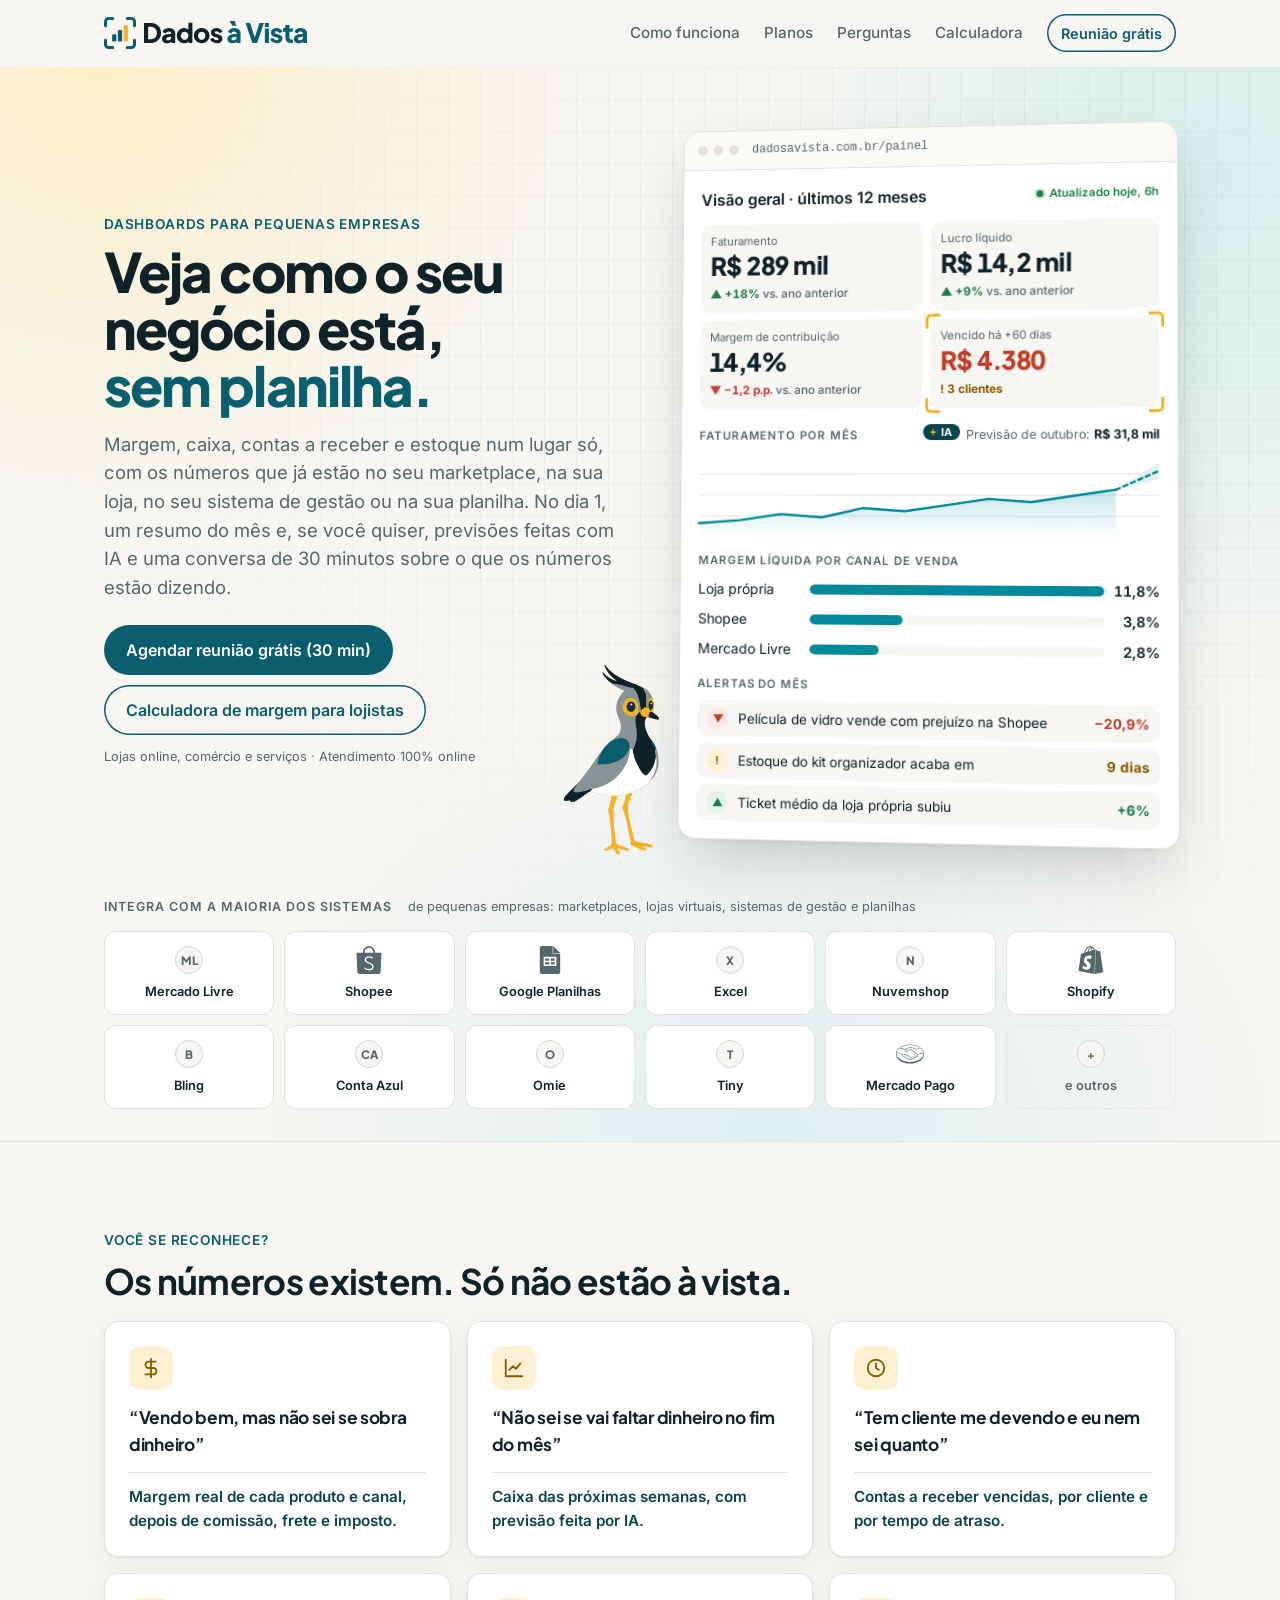
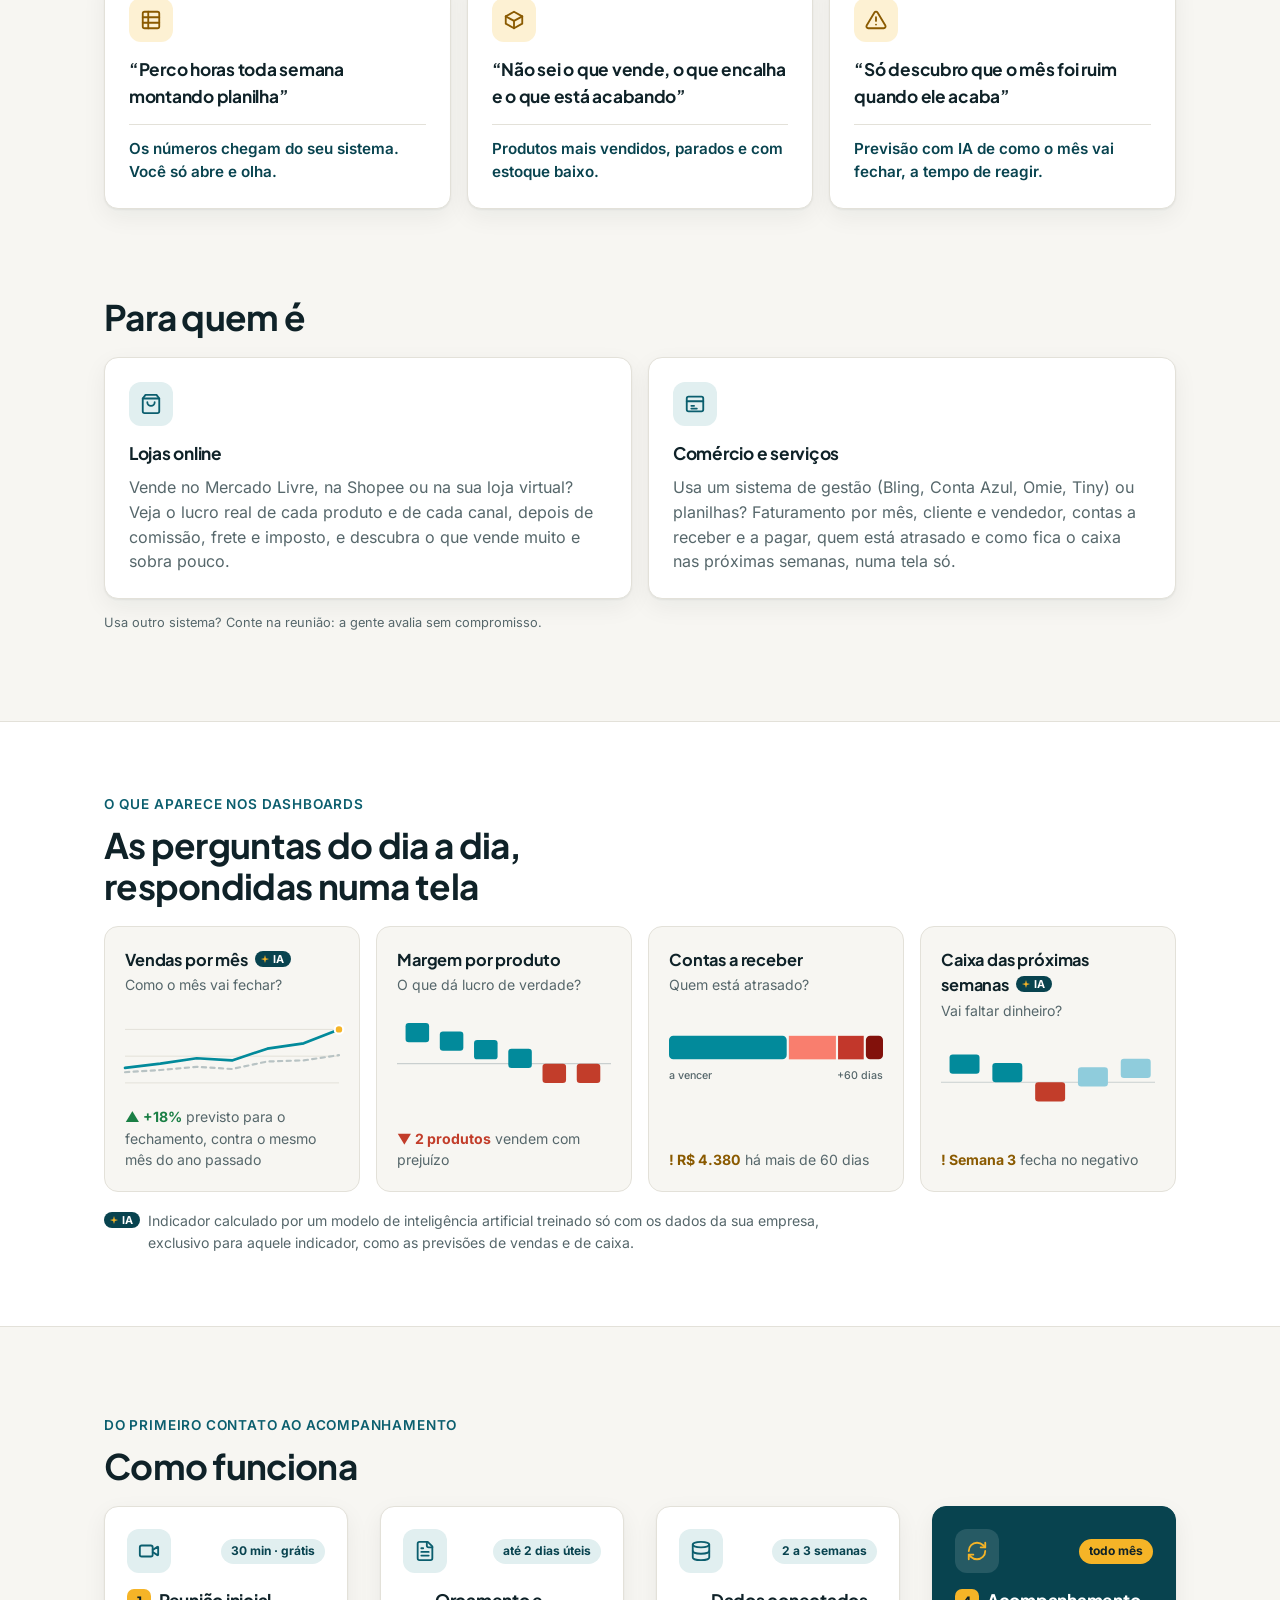
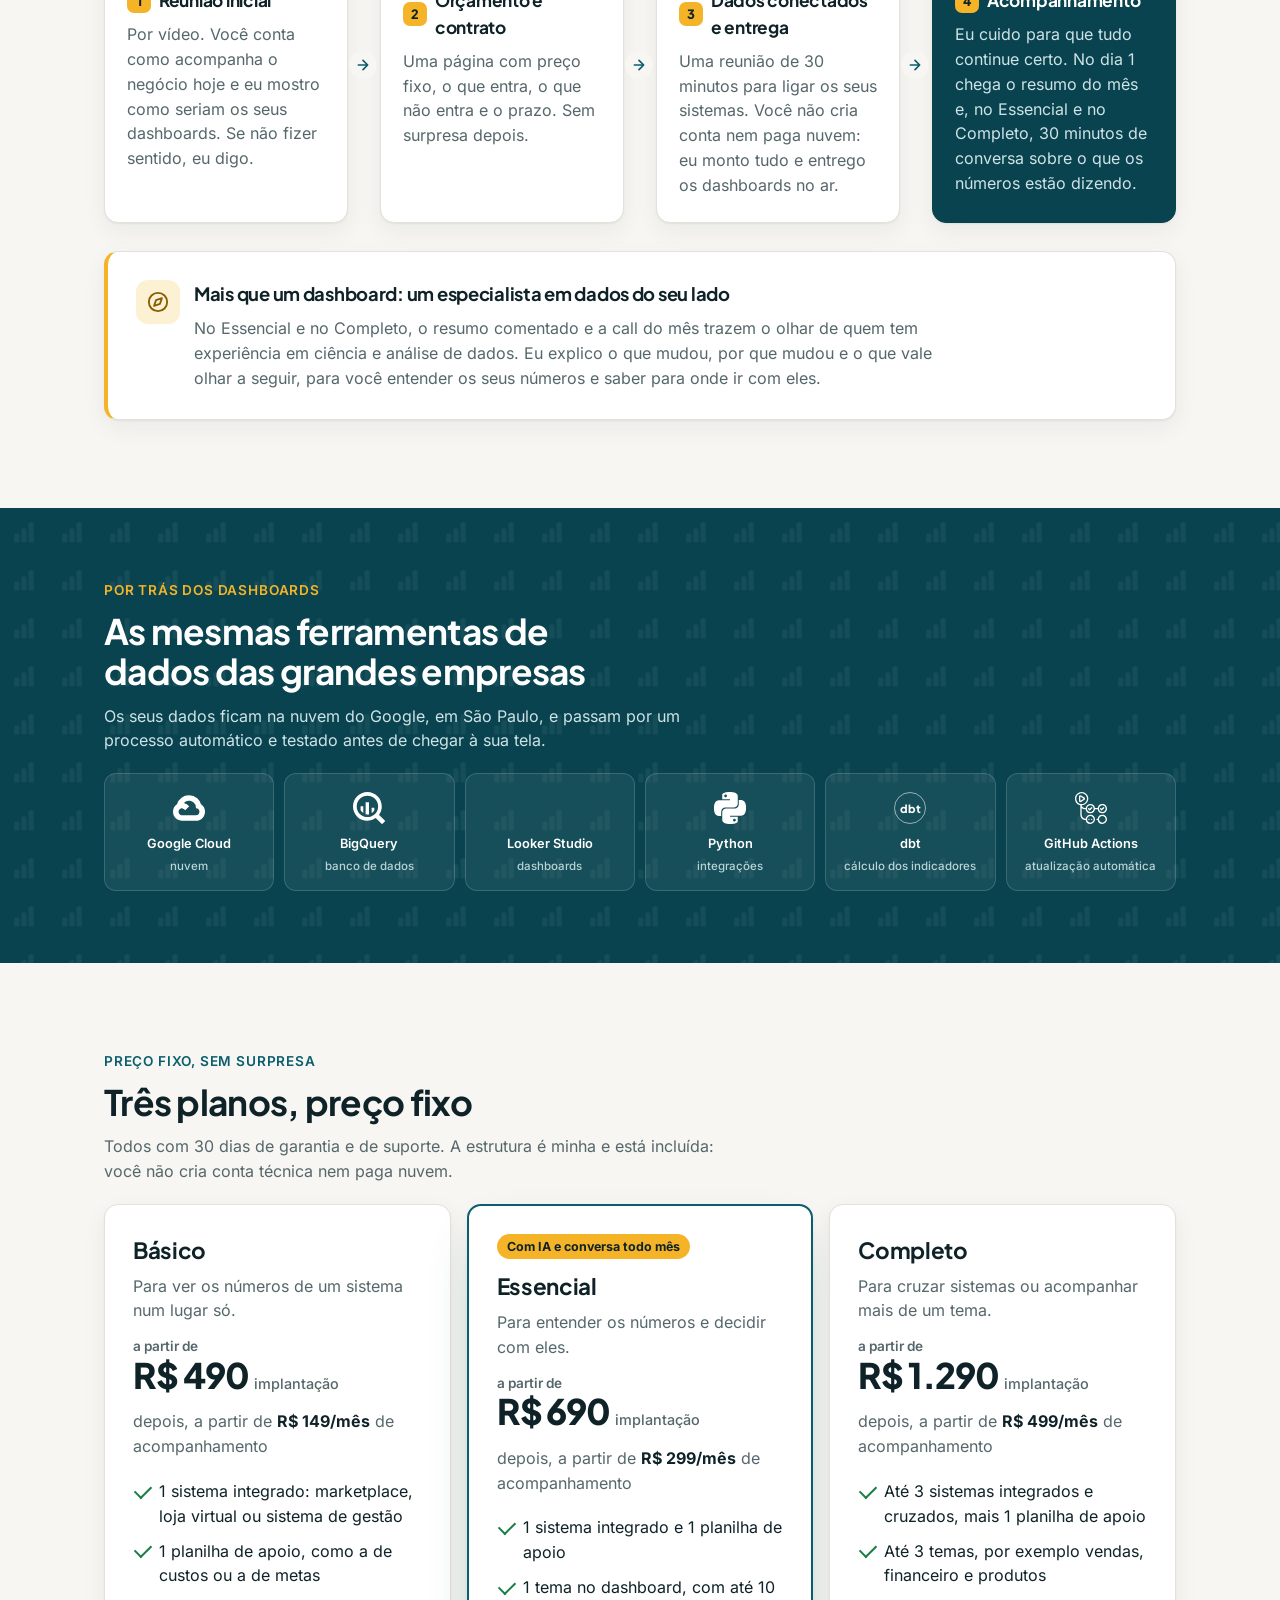
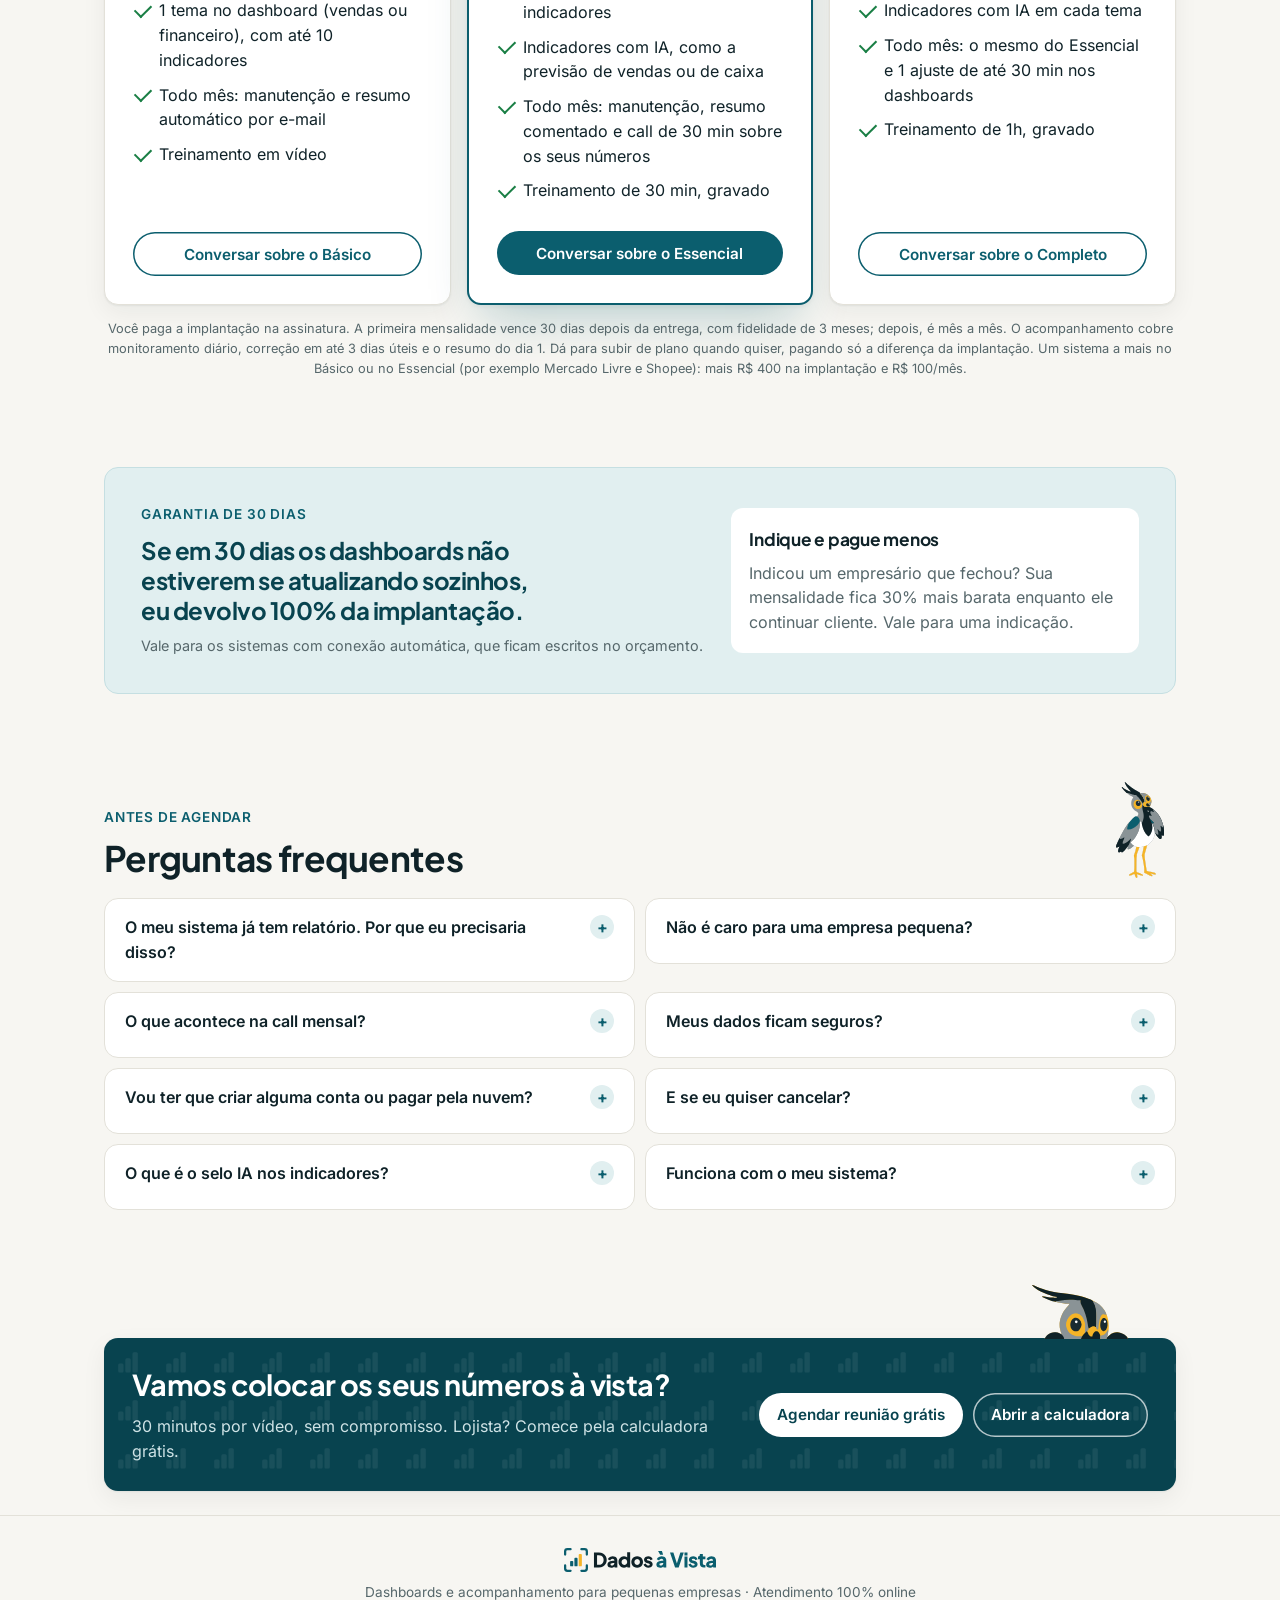
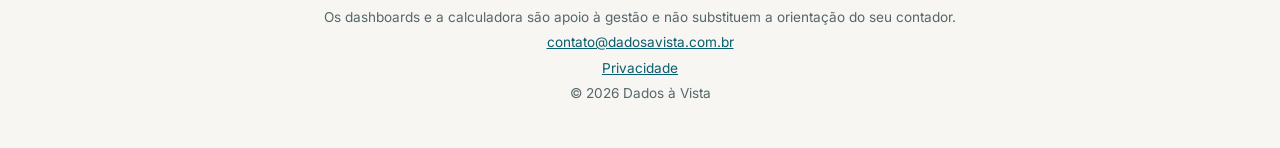
==== commit 03fc1910: "feat(site): bolder hero dashboard, step timeline and technology strip Drop the fictional-store label" ====
--- a/index.html
+++ b/index.html
@@ -53,37 +53,46 @@
           <p class="hint">Lojas online, comércio e serviços · Atendimento 100% online</p>
         </div>
 
-        <!-- Placeholder visual built from the fictional store's real numbers (data-template).
-             Swap for the dashboard screenshot once Lucas records it (assets/painel-*.png). -->
+        <!-- Illustrative dashboard built from the example store's numbers (data-template).
+             Swap for a real screenshot once Lucas records it (assets/painel-*.png). -->
         <div class="hero-visual">
         <img class="mascot-hero" src="assets/mascote-de-pe.svg" alt="" width="90" height="180">
-        <figure class="window mock" aria-label="Exemplo de dashboard com dados de uma loja fictícia">
-          <div class="window-bar" aria-hidden="true"><i></i><i></i><i></i><span>painel · loja fictícia</span></div>
+        <figure class="window mock" aria-label="Exemplo de dashboard">
+          <div class="window-bar" aria-hidden="true"><i></i><i></i><i></i><span>dadosavista.com.br/painel</span></div>
           <div class="window-body">
             <figcaption class="mock-head">
-              <span>Dashboard de exemplo</span>
-              <span class="seal">Dados fictícios · últimos 12 meses</span>
+              <span>Visão geral · últimos 12 meses</span>
+              <span class="live">Atualizado hoje, 6h</span>
             </figcaption>
             <div class="kpis">
               <div>
                 <p class="kpi-label">Faturamento</p><p class="kpi-value">R$ 289 mil</p>
-                <svg class="spark" viewBox="0 0 60 18" aria-hidden="true"><polyline points="0,15 10,13 20,14 30,10 40,9 50,7 60,2"/></svg>
+                <p class="delta up">▲ +18% <span>vs. ano anterior</span></p>
+              </div>
+              <div>
+                <p class="kpi-label">Lucro líquido</p><p class="kpi-value">R$ 14,2 mil</p>
+                <p class="delta up">▲ +9% <span>vs. ano anterior</span></p>
               </div>
               <div>
                 <p class="kpi-label">Margem de contribuição</p><p class="kpi-value">14,4%</p>
-                <svg class="spark" viewBox="0 0 60 18" aria-hidden="true"><polyline points="0,9 10,8 20,11 30,7 40,9 50,8 60,6"/></svg>
+                <p class="delta down">▼ −1,2 p.p. <span>vs. ano anterior</span></p>
               </div>
               <div class="focus"><i></i>
-                <p class="kpi-label">Sobra no bolso</p><p class="kpi-value is-warn">4,9%</p>
-                <svg class="spark is-loss" viewBox="0 0 60 18" aria-hidden="true"><polyline points="0,4 10,6 20,5 30,9 40,10 50,12 60,14"/></svg>
+                <p class="kpi-label">Vencido há +60 dias</p><p class="kpi-value is-warn">R$ 4.380</p>
+                <p class="delta warn">! 3 clientes</p>
               </div>
             </div>
-            <p class="mock-sub">Faturamento por mês</p>
+            <div class="mock-row">
+              <p class="mock-sub">Faturamento por mês</p>
+              <p class="forecast"><span class="ai-seal" title="Indicador feito com IA"><svg viewBox="0 0 16 16" aria-hidden="true"><path d="M8 1.5 9.4 6.6 14.5 8 9.4 9.4 8 14.5 6.6 9.4 1.5 8 6.6 6.6Z"/></svg>IA</span> Previsão de outubro: <strong>R$ 31,8 mil</strong></p>
+            </div>
             <svg class="line-chart" viewBox="0 0 300 84" preserveAspectRatio="none" aria-hidden="true">
               <defs><linearGradient id="area" x1="0" x2="0" y1="0" y2="1"><stop offset="0" stop-color="#028a9b" stop-opacity=".22"/><stop offset="1" stop-color="#028a9b" stop-opacity="0"/></linearGradient></defs>
               <g class="grid"><line x1="0" x2="300" y1="21" y2="21"/><line x1="0" x2="300" y1="42" y2="42"/><line x1="0" x2="300" y1="63" y2="63"/></g>
-              <path class="area" d="M0,70.7 27.3,67.6 54.5,61.4 81.8,64.5 109.1,55.2 136.4,58.3 163.6,52.1 190.9,45.9 218.2,49 245.5,42.8 272.7,36.6 300,18 V84 H0 Z"/>
-              <polyline class="line" points="0,70.7 27.3,67.6 54.5,61.4 81.8,64.5 109.1,55.2 136.4,58.3 163.6,52.1 190.9,45.9 218.2,49 245.5,42.8 272.7,36.6 300,18"/>
+              <path class="area" d="M0,70.7 27.3,67.6 54.5,61.4 81.8,64.5 109.1,55.2 136.4,58.3 163.6,52.1 190.9,45.9 218.2,49 245.5,42.8 272.7,36.6 V84 H0 Z"/>
+              <path class="band-forecast" d="M272.7,36.6 300,10 300,26 Z"/>
+              <polyline class="line" points="0,70.7 27.3,67.6 54.5,61.4 81.8,64.5 109.1,55.2 136.4,58.3 163.6,52.1 190.9,45.9 218.2,49 245.5,42.8 272.7,36.6"/>
+              <polyline class="line is-forecast" points="272.7,36.6 300,18"/>
             </svg>
             <p class="mock-sub">Margem líquida por canal de venda</p>
             <ul class="hbars">
@@ -91,14 +100,12 @@
               <li><span class="hb-name">Shopee</span><span class="hb-track"><span class="hb-fill" style="width: 32%"></span></span><span class="hb-val">3,8%</span></li>
               <li><span class="hb-name">Mercado Livre</span><span class="hb-track"><span class="hb-fill" style="width: 24%"></span></span><span class="hb-val">2,8%</span></li>
             </ul>
-            <p class="mock-sub">Produtos que dão prejuízo</p>
-            <table class="mock-table">
-              <tbody>
-                <tr><td>Película de vidro · Shopee</td><td class="num loss">▼ −20,9%</td></tr>
-                <tr><td>Película de vidro · Mercado Livre</td><td class="num loss">▼ −13,1%</td></tr>
-                <tr><td>Kit organizador · Mercado Livre</td><td class="num loss">▼ −7,5%</td></tr>
-              </tbody>
-            </table>
+            <p class="mock-sub">Alertas do mês</p>
+            <ul class="alerts">
+              <li class="is-loss"><span class="al-ico" aria-hidden="true">▼</span><span>Película de vidro vende com prejuízo na Shopee</span><strong>−20,9%</strong></li>
+              <li class="is-warn"><span class="al-ico" aria-hidden="true">!</span><span>Estoque do kit organizador acaba em</span><strong>9 dias</strong></li>
+              <li class="is-good"><span class="al-ico" aria-hidden="true">▲</span><span>Ticket médio da loja própria subiu</span><strong>+6%</strong></li>
+            </ul>
           </div>
         </figure>
         </div>
@@ -121,7 +128,6 @@
           <li><span class="logo-ico" style="--ico: url(/assets/logos/mercadopago.svg)" aria-hidden="true"></span><span>Mercado Pago</span></li>
           <li class="is-more"><span class="logo-ico is-mono" aria-hidden="true">+</span><span>e outros</span></li>
         </ul>
-        <p class="hint logo-note">Marcas dos respectivos donos, citadas só para indicar compatibilidade. A Dados à Vista não tem vínculo com elas.</p>
       </div>
     </div>
 
@@ -221,7 +227,6 @@
         </div>
         <p class="ai-legend"><span class="ai-seal" title="Indicador feito com IA"><svg viewBox="0 0 16 16" aria-hidden="true"><path d="M8 1.5 9.4 6.6 14.5 8 9.4 9.4 8 14.5 6.6 9.4 1.5 8 6.6 6.6Z"/></svg>IA</span> <span>Indicador calculado por um modelo de inteligência artificial treinado só com os dados
           da sua empresa, exclusivo para aquele indicador, como as previsões de vendas e de caixa.</span></p>
-        <p class="hint spaced">Exemplos com dados fictícios. Cada dashboard é montado com os indicadores que fazem sentido para o seu negócio.</p>
       </div>
     </section>
 
@@ -234,30 +239,69 @@
       </div>
       <ol class="steps">
         <li class="card">
-          <span class="step-n">1</span>
-          <h3>Reunião inicial grátis</h3>
-          <p>30 minutos por vídeo. Você conta como acompanha o negócio hoje e eu mostro como
-            seriam os seus dashboards. Se não fizer sentido, eu digo.</p>
+          <div class="step-top">
+            <span class="tile" aria-hidden="true"><svg viewBox="0 0 24 24"><path d="m16 13 5.2 3.5a.5.5 0 0 0 .8-.4V7.9a.5.5 0 0 0-.8-.4L16 11"/><rect x="2" y="6" width="14" height="12" rx="2"/></svg></span>
+            <span class="step-time">30 min · grátis</span>
+          </div>
+          <h3><span class="step-n">1</span>Reunião inicial</h3>
+          <p>Por vídeo. Você conta como acompanha o negócio hoje e eu mostro como seriam os seus
+            dashboards. Se não fizer sentido, eu digo.</p>
         </li>
         <li class="card">
-          <span class="step-n">2</span>
-          <h3>Orçamento e contrato</h3>
-          <p>Em até 2 dias úteis, uma página com preço fixo, o que entra, o que não entra e o
-            prazo. Sem surpresa depois.</p>
+          <div class="step-top">
+            <span class="tile" aria-hidden="true"><svg viewBox="0 0 24 24"><path d="M15 2H6a2 2 0 0 0-2 2v16a2 2 0 0 0 2 2h12a2 2 0 0 0 2-2V7Z"/><path d="M14 2v4a2 2 0 0 0 2 2h4M10 9H8M16 13H8M16 17H8"/></svg></span>
+            <span class="step-time">até 2 dias úteis</span>
+          </div>
+          <h3><span class="step-n">2</span>Orçamento e contrato</h3>
+          <p>Uma página com preço fixo, o que entra, o que não entra e o prazo. Sem surpresa
+            depois.</p>
         </li>
         <li class="card">
-          <span class="step-n">3</span>
-          <h3>Acesso aos dados e entrega</h3>
-          <p>Uma reunião de 30 minutos para ligar os seus sistemas ao Dados à Vista. Você
-            não cria conta nem paga nuvem. Em 2 a 3 semanas, os dashboards estão no ar.</p>
+          <div class="step-top">
+            <span class="tile" aria-hidden="true"><svg viewBox="0 0 24 24"><ellipse cx="12" cy="5" rx="9" ry="3"/><path d="M3 5v14a9 3 0 0 0 18 0V5"/><path d="M3 12a9 3 0 0 0 18 0"/></svg></span>
+            <span class="step-time">2 a 3 semanas</span>
+          </div>
+          <h3><span class="step-n">3</span>Dados conectados e entrega</h3>
+          <p>Uma reunião de 30 minutos para ligar os seus sistemas. Você não cria conta nem paga
+            nuvem: eu monto tudo e entrego os dashboards no ar.</p>
         </li>
-        <li class="card">
-          <span class="step-n">4</span>
-          <h3>Acompanhamento todo mês</h3>
-          <p>Eu cuido para que tudo continue certo. No dia 1 chega um resumo dos números e, no
-            Essencial e no Completo, 30 minutos de conversa sobre o que eles estão dizendo.</p>
+        <li class="card is-loop">
+          <div class="step-top">
+            <span class="tile" aria-hidden="true"><svg viewBox="0 0 24 24"><path d="M3 12a9 9 0 0 1 9-9 9.75 9.75 0 0 1 6.74 2.74L21 8"/><path d="M21 3v5h-5M21 12a9 9 0 0 1-9 9 9.75 9.75 0 0 1-6.74-2.74L3 16"/><path d="M8 16H3v5"/></svg></span>
+            <span class="step-time">todo mês</span>
+          </div>
+          <h3><span class="step-n">4</span>Acompanhamento</h3>
+          <p>Eu cuido para que tudo continue certo. No dia 1 chega o resumo do mês e, no Essencial
+            e no Completo, 30 minutos de conversa sobre o que os números estão dizendo.</p>
         </li>
       </ol>
+
+      <div class="card expert">
+        <span class="tile is-warm" aria-hidden="true"><svg viewBox="0 0 24 24"><circle cx="12" cy="12" r="10"/><path d="m16.24 7.76-2.12 6.36-6.36 2.12 2.12-6.36Z"/></svg></span>
+        <div>
+          <h3>Mais que um dashboard: um especialista em dados do seu lado</h3>
+          <p>No Essencial e no Completo, o resumo comentado e a call do mês trazem o olhar de quem tem
+            experiência em ciência e análise de dados. Eu explico o que mudou, por que mudou e o que
+            vale olhar a seguir, para você entender os seus números e saber para onde ir com eles.</p>
+        </div>
+      </div>
+    </section>
+
+    <section class="band-dark" aria-labelledby="tech-titulo">
+      <div class="wrap section">
+        <p class="eyebrow">Por trás dos dashboards</p>
+        <h2 class="section-title" id="tech-titulo">As mesmas ferramentas de dados das grandes empresas</h2>
+        <p class="section-lead">Os seus dados ficam na nuvem do Google, em São Paulo, e passam por um
+          processo automático e testado antes de chegar à sua tela.</p>
+        <ul class="logo-grid is-dark">
+          <li><span class="logo-ico" style="--ico: url(/assets/logos/googlecloud.svg)" aria-hidden="true"></span><span>Google Cloud</span><small>nuvem</small></li>
+          <li><span class="logo-ico" style="--ico: url(/assets/logos/googlebigquery.svg)" aria-hidden="true"></span><span>BigQuery</span><small>banco de dados</small></li>
+          <li><span class="logo-ico" style="--ico: url(/assets/logos/looker.svg)" aria-hidden="true"></span><span>Looker Studio</span><small>dashboards</small></li>
+          <li><span class="logo-ico" style="--ico: url(/assets/logos/python.svg)" aria-hidden="true"></span><span>Python</span><small>integrações</small></li>
+          <li><span class="logo-ico is-mono" aria-hidden="true">dbt</span><span>dbt</span><small>cálculo dos indicadores</small></li>
+          <li><span class="logo-ico" style="--ico: url(/assets/logos/githubactions.svg)" aria-hidden="true"></span><span>GitHub Actions</span><small>atualização automática</small></li>
+        </ul>
+      </div>
     </section>
 
     <section class="wrap section" id="pacotes">
@@ -358,7 +402,8 @@
           <summary>O que acontece na call mensal?</summary>
           <p>Ela faz parte do Essencial e do Completo. São 30 minutos por vídeo. Eu trago três números do mês (um que melhorou, um que
             piorou e um que merece atenção), a gente entende o porquê e combina uma ou duas
-            ações. É leitura dos dados, não consultoria contábil.</p>
+            ações. É a visão de quem trabalha com análise de dados ajudando você a decidir o próximo
+            passo (não é consultoria contábil).</p>
         </details>
         <details class="card">
           <summary>Meus dados ficam seguros?</summary>
@@ -379,17 +424,6 @@
             continuam no ar, só param de atualizar. Depois eu apago tudo do meu lado.</p>
         </details>
         <details class="card">
-          <summary>E se você parar de atender?</summary>
-          <p>O contrato me obriga a avisar com 60 dias de antecedência e a entregar os seus dados e
-            a cópia dos dashboards do mesmo jeito. Você nunca fica sem os seus números.</p>
-        </details>
-        <details class="card">
-          <summary>Quanto do meu tempo isso toma?</summary>
-          <p>Na implantação, cerca de 1 hora: a reunião inicial e a reunião de acesso aos dados.
-            Depois, no Essencial e no Completo, 30 minutos por mês na call. Se o seu sistema se
-            integra por relatório, são alguns minutos uma vez por mês para enviá-lo.</p>
-        </details>
-        <details class="card">
           <summary>O que é o selo IA nos indicadores?</summary>
           <p>No Essencial e no Completo, alguns indicadores, como as previsões de vendas e de caixa, são calculados por um
             modelo de inteligência artificial treinado só com os dados da sua empresa e feito
@@ -402,24 +436,6 @@
             virtuais, sistemas de gestão e planilhas. Na reunião inicial eu confirmo como o seu
             sistema se integra, e isso fica escrito no orçamento.</p>
         </details>
-      </div>
-    </section>
-
-    <section class="wrap section">
-      <div class="card about">
-        <!-- Photo: add assets/lucas.jpg (square, ~400 px) and replace the initials below. -->
-        <div class="avatar" aria-hidden="true">L</div>
-        <div>
-          <h2>Quem faz</h2>
-          <p>Sou o Lucas, engenheiro de dados formado em Engenharia de Computação. Trabalho com
-            SQL, Python e nuvem (Google Cloud e AWS) e criei a Dados à Vista para que pequenas
-            empresas acompanhem os próprios números como as grandes fazem, com preço fixo e
-            alguém para conversar sobre eles todo mês.</p>
-          <p class="about-links">
-            <a data-config="instagramUrl" hidden>Instagram</a>
-            <a data-config="email" hidden></a>
-          </p>
-        </div>
       </div>
     </section>
 
@@ -443,6 +459,7 @@
     <p>Dashboards e acompanhamento para pequenas empresas · Atendimento 100% online</p>
     <p data-config-group hidden><span data-config="companyName" hidden></span> · CNPJ <span data-config="cnpj" hidden></span></p>
     <p>Os dashboards e a calculadora são apoio à gestão e não substituem a orientação do seu contador.</p>
+    <p class="footer-links"><a data-config="instagramUrl" hidden>Instagram</a><a data-config="email" hidden></a></p>
     <p><a href="privacidade/">Privacidade</a><span data-cookie-prefs hidden> · <a href="privacidade/#cookies">Preferências de cookies</a></span></p>
     <p>© <span id="year">2026</span> Dados à Vista</p>
   </footer>
--- a/assets/style.css
+++ b/assets/style.css
@@ -131,6 +131,7 @@
 
 /* Hero */
 .hero { padding: 24px 0 8px; max-width: 720px; }
+.hero:has(.mascot-stand) { max-width: 840px; } /* room for the mascot beside the title */
 .eyebrow {
   margin: 0 0 8px;
   color: var(--brand);
@@ -344,25 +345,40 @@
 .seal { display: inline-flex; align-items: center; gap: 6px; font-size: .72rem; font-weight: 600; color: var(--warn); background: var(--accent-tint); border-radius: 999px; padding: 3px 10px; }
 .seal::before { content: ""; width: 6px; height: 6px; border-radius: 50%; background: currentColor; }
 .tag { font-size: 0.75rem; font-weight: 600; color: var(--muted); background: var(--bg); border: 1px solid var(--line); border-radius: 999px; padding: 2px 10px; }
-.kpis { display: grid; grid-template-columns: repeat(3, 1fr); gap: 8px; }
+.live { display: inline-flex; align-items: center; gap: 6px; font-size: .72rem; font-weight: 600; color: var(--profit); }
+.live::before { content: ""; width: 7px; height: 7px; border-radius: 50%; background: currentColor; box-shadow: 0 0 0 3px rgb(26 127 69 / 15%); }
+.kpis { display: grid; grid-template-columns: repeat(2, 1fr); gap: 8px; }
 .kpis > div { position: relative; background: var(--bg); border-radius: 10px; padding: 10px; min-width: 0; }
-.kpi-label { margin: 0; font-size: 0.72rem; color: var(--muted); line-height: 1.3; min-height: 2.6em; }
-.kpi-value { margin: 2px 0 0; font-size: clamp(1rem, 4vw, 1.3rem); font-weight: 700; font-variant-numeric: tabular-nums; }
+.kpi-label { margin: 0; font-size: 0.72rem; color: var(--muted); line-height: 1.3; }
+.kpi-value { margin: 2px 0 0; font-family: var(--font-display); font-size: clamp(1.25rem, 5vw, 1.6rem); font-weight: 800; letter-spacing: -0.02em; line-height: 1.2; font-variant-numeric: tabular-nums; }
 .kpi-value.is-warn { color: var(--loss); }
-.spark { display: block; width: 100%; height: 18px; margin-top: 6px; fill: none; stroke: var(--serie-1); stroke-width: 1.8; stroke-linecap: round; stroke-linejoin: round; }
-.spark.is-loss { stroke: var(--loss); }
+.delta { margin: 4px 0 0; font-size: .74rem; font-weight: 700; font-variant-numeric: tabular-nums; }
+.delta span { color: var(--muted); font-weight: 500; }
+.delta.up { color: var(--profit); } .delta.down { color: var(--loss); } .delta.warn { color: var(--warn); }
+.mock-row { display: flex; flex-wrap: wrap; align-items: baseline; justify-content: space-between; gap: 4px 12px; margin: 16px 0 8px; }
+.mock-row .mock-sub { margin: 0; }
+.forecast { margin: 0; font-size: .78rem; color: var(--muted); }
+.forecast strong { color: var(--ink); }
+.forecast .ai-seal { margin: 0 2px 0 0; }
 .mock-sub { margin: 16px 0 8px; font-size: 0.72rem; font-weight: 600; color: var(--muted); text-transform: uppercase; letter-spacing: 0.08em; }
 .line-chart { display: block; width: 100%; height: 84px; overflow: visible; }
 .line-chart .grid line, .chart-card .grid line { stroke: var(--line); stroke-width: 1; vector-effect: non-scaling-stroke; }
 .line-chart .area { fill: url(#area); }
 .line-chart .line { fill: none; stroke: var(--serie-1); stroke-width: 2.4; stroke-linejoin: round; stroke-linecap: round; vector-effect: non-scaling-stroke; }
+.line-chart .line.is-forecast { stroke-dasharray: 4 4; }
+.line-chart .band-forecast { fill: var(--brand-tint); }
 .hbars { list-style: none; margin: 0; padding: 0; display: grid; gap: 8px; }
 .hbars li { display: grid; grid-template-columns: 7.5em 1fr 3.2em; align-items: center; gap: 8px; font-size: 0.88rem; }
 .hb-track { height: 10px; background: var(--bg); border-radius: 999px; overflow: hidden; }
 .hb-fill { display: block; height: 100%; background: var(--serie-1); border-radius: 999px; }
 .hb-val { text-align: right; font-variant-numeric: tabular-nums; font-weight: 600; }
-.mock-table td { padding: 7px 0; font-size: 0.88rem; white-space: normal; }
-.mock-table tr:last-child td { border-bottom: 0; }
+.alerts { list-style: none; margin: 0; padding: 0; display: grid; gap: 6px; }
+.alerts li { display: grid; grid-template-columns: auto 1fr auto; align-items: center; gap: 10px; padding: 7px 10px; border-radius: 10px; background: var(--bg); font-size: .85rem; line-height: 1.3; }
+.alerts strong { font-variant-numeric: tabular-nums; white-space: nowrap; }
+.al-ico { display: grid; place-items: center; width: 22px; height: 22px; border-radius: 50%; font-size: .68rem; font-weight: 800; }
+.alerts .is-loss .al-ico { background: var(--loss-tint); color: var(--loss); } .alerts .is-loss strong { color: var(--loss); }
+.alerts .is-warn .al-ico { background: var(--accent-tint); color: var(--warn); } .alerts .is-warn strong { color: var(--warn); }
+.alerts .is-good .al-ico { background: #e3f2e9; color: var(--profit); } .alerts .is-good strong { color: var(--profit); }
 
 /* Focus frame: the corners of the brand symbol, highlighting one number */
 .focus::before, .focus::after, .focus > i::before, .focus > i::after {
@@ -425,20 +441,47 @@
 .chart-note .down { color: var(--loss); font-weight: 700; }
 .chart-note .warn { color: var(--warn); font-weight: 700; }
 
-/* Steps as a timeline */
-.steps { list-style: none; margin: 0; padding: 0; display: grid; gap: 16px; position: relative; }
-@media (min-width: 760px) { .steps { grid-template-columns: repeat(2, 1fr); } }
+/* Steps as a timeline: duration on each step, arrows between them, the last one repeats monthly */
+.steps { list-style: none; margin: 0; padding: 0; display: grid; gap: 28px; counter-reset: step; }
+@media (min-width: 1000px) { .steps { grid-template-columns: repeat(4, 1fr); gap: 32px; } }
+.steps .card { position: relative; padding: 22px 22px 24px; }
+.steps .card:not(:last-child)::after {
+  content: ""; position: absolute; left: 50%; top: 100%; width: 28px; height: 28px; margin-left: -14px; z-index: 1; border-radius: 50%;
+  background: var(--bg) url("data:image/svg+xml,%3Csvg xmlns='http://www.w3.org/2000/svg' viewBox='0 0 24 24' fill='none' stroke='%230b5e6e' stroke-width='2.5' stroke-linecap='round' stroke-linejoin='round'%3E%3Cpath d='M12 5v14M19 12l-7 7-7-7'/%3E%3C/svg%3E") center / 16px no-repeat;
+}
 @media (min-width: 1000px) {
-  .steps { grid-template-columns: repeat(4, 1fr); }
-  .steps::before { content: ""; position: absolute; top: 40px; left: 40px; right: 40px; border-top: 2px dashed #cfd6d6; }
-}
-.steps .card { position: relative; padding: 24px; }
+  .steps .card:not(:last-child)::after { left: 100%; top: 50%; margin: -14px 0 0 2px; transform: rotate(-90deg); }
+}
+.step-top { display: flex; align-items: center; justify-content: space-between; gap: 8px; margin-bottom: 14px; }
+.step-top .tile { margin: 0; }
+.step-time { font-size: .75rem; font-weight: 700; color: var(--brand-strong); background: var(--brand-tint); border-radius: 999px; padding: 3px 10px; white-space: nowrap; }
+.steps h3 { display: flex; align-items: center; gap: 8px; }
 .step-n {
-  display: inline-grid; place-items: center;
-  width: 34px; height: 34px; margin-bottom: 14px;
-  border-radius: 10px; background: var(--accent); color: var(--ink);
-  font: 800 1rem var(--font-display);
-}
+  display: inline-grid; place-items: center; flex: none;
+  width: 24px; height: 24px; border-radius: 7px; background: var(--accent); color: var(--ink);
+  font: 800 .8rem var(--font-display);
+}
+.steps .card.is-loop { background: var(--brand-strong); border-color: var(--brand-strong); color: #fff; }
+.steps .card.is-loop p { color: #cfe3e6; }
+.steps .card.is-loop .tile { background: rgb(255 255 255 / 12%); color: var(--accent); }
+.steps .card.is-loop .step-time { background: var(--accent); color: var(--ink); }
+
+/* Expert note under the steps */
+.expert { display: grid; gap: 14px; margin-top: 28px; padding: 24px; border-left: 4px solid var(--accent); }
+.expert .tile { margin: 0; }
+.expert h3 { font-size: 1.15rem; }
+.expert p { color: var(--muted); max-width: 760px; }
+@media (min-width: 640px) { .expert { grid-template-columns: auto 1fr; align-items: start; padding: 28px; } }
+
+/* Dark band: the technology behind the dashboards */
+.band-dark {
+  margin-top: clamp(48px, 8vw, 88px); color: #fff;
+  background-color: var(--brand-strong);
+  background-image: url("data:image/svg+xml,%3Csvg xmlns='http://www.w3.org/2000/svg' width='48' height='48' viewBox='0 0 64 64'%3E%3Cg fill='%23ffffff' fill-opacity='.05'%3E%3Crect x='19' y='34' width='7' height='12' rx='2'/%3E%3Crect x='28.5' y='27' width='7' height='19' rx='2'/%3E%3Crect x='38' y='19' width='7' height='27' rx='2'/%3E%3C/g%3E%3C/svg%3E");
+}
+.band-dark > .section { padding-top: clamp(40px, 6vw, 72px); padding-bottom: clamp(40px, 6vw, 72px); }
+.band-dark .eyebrow { color: var(--accent); }
+.band-dark .section-lead { color: #cfe3e6; }
 
 /* Plans */
 .plans { display: grid; gap: 16px; margin-bottom: 14px; }
@@ -483,17 +526,6 @@
 .faq details[open] summary::after { transform: rotate(45deg); }
 .faq details p { margin-top: 10px; color: var(--muted); }
 
-/* About */
-.about { display: grid; gap: 16px; padding: 28px; }
-@media (min-width: 640px) { .about { grid-template-columns: auto 1fr; align-items: start; } }
-.avatar {
-  width: 88px; height: 88px; border-radius: 50%;
-  display: grid; place-items: center; overflow: hidden;
-  background: var(--brand); color: #fff; font: 800 2rem var(--font-display);
-}
-.avatar img { width: 100%; height: 100%; object-fit: cover; }
-.about-links { display: flex; gap: 16px; flex-wrap: wrap; }
-.about-links:not(:has(a:not([hidden]))) { display: none; }
 
 /* CTA: dark card with the bar pattern and the mascot peeking over the top edge */
 .cta {
@@ -510,11 +542,16 @@
 
 /* Section title with the standing mascot on the right, feet on the title baseline */
 .section-head { display: flex; align-items: flex-end; justify-content: space-between; gap: 16px; margin-bottom: 20px; }
+.section-head > div { flex: 1; min-width: 0; }
 .section-head .section-title, .section-head h1 { margin-bottom: 0; }
 .mascot-page { display: block; width: auto; height: 104px; margin: 0 0 14px; }
 .mascot-stand { flex: none; width: auto; height: 72px; }
 @media (min-width: 760px) { .mascot-stand { height: 96px; margin-right: 12px; } }
-
+.mascot-stand.is-lg { height: 108px; } /* calculator: 50% larger */
+@media (min-width: 760px) { .mascot-stand.is-lg { height: 144px; } }
+
+.footer-links { display: flex; justify-content: center; gap: 16px; flex-wrap: wrap; }
+.footer-links:not(:has(a:not([hidden]))) { display: none; }
 .footer-logo { display: block; height: 24px; width: auto; margin: 8px auto 10px; }
 
 /* Simple pages (agendado, 404) */
@@ -561,7 +598,10 @@
 .logo-grid li.is-more { background: transparent; border-style: dashed; color: var(--muted); }
 .logo-ico { display: block; width: 28px; height: 28px; background: var(--muted); -webkit-mask: var(--ico) center / contain no-repeat; mask: var(--ico) center / contain no-repeat; }
 .logo-ico.is-mono { display: grid; place-items: center; background: var(--bg); color: var(--muted); border: 1.5px solid #cfd6d6; border-radius: 50%; -webkit-mask: none; mask: none; font: 800 .72rem var(--font-display); letter-spacing: -.02em; }
-.logo-note { margin-top: 10px; font-size: .72rem; }
+.logo-grid.is-dark li { background: rgb(255 255 255 / 6%); border-color: rgb(255 255 255 / 16%); color: #fff; gap: 4px; padding: 18px 8px 14px; }
+.logo-grid.is-dark li small { color: #b9d4d8; font-size: .72rem; font-weight: 500; }
+.logo-grid.is-dark .logo-ico { width: 32px; height: 32px; margin-bottom: 6px; background: #fff; }
+.logo-grid.is-dark .logo-ico.is-mono { background: transparent; color: #fff; border-color: rgb(255 255 255 / 55%); font-size: .7rem; }
 
 /* Pains: the owner's words, then what the dashboard shows */
 .pain h3 { font-size: 1.08rem; }
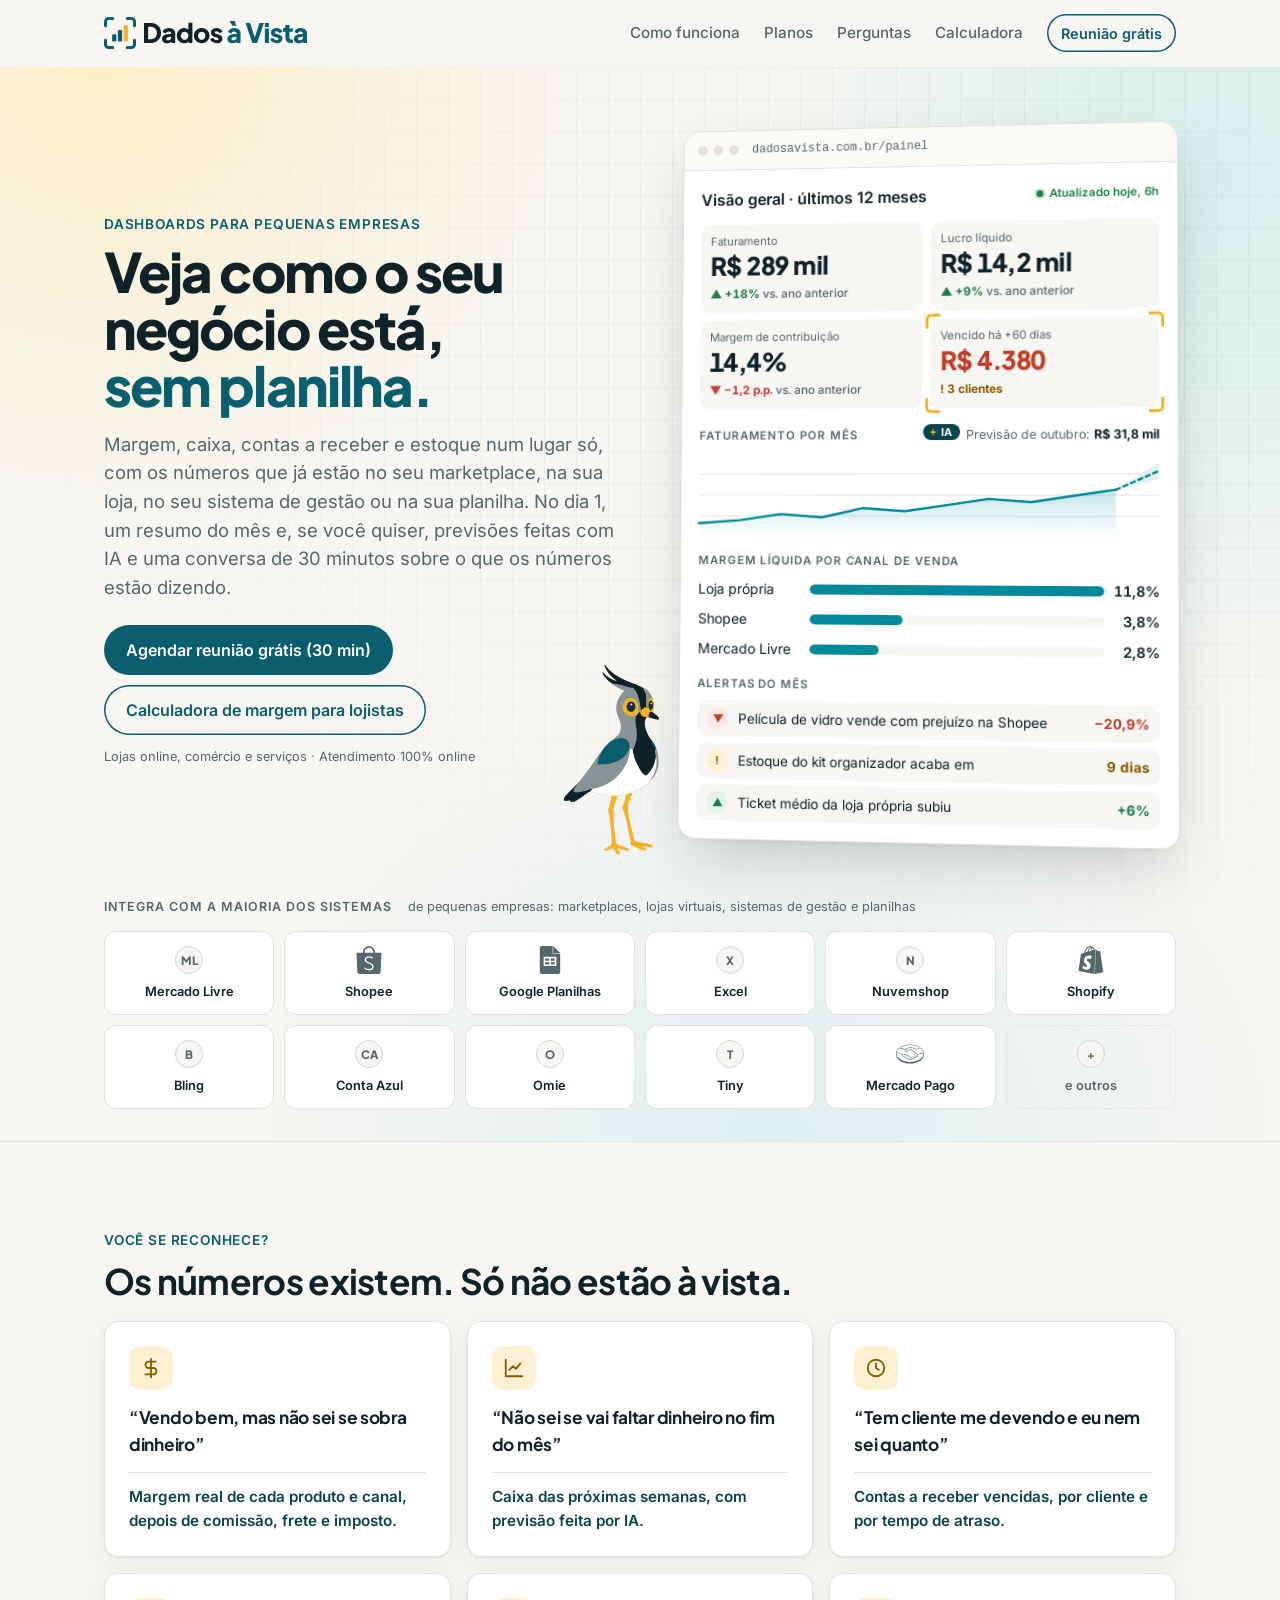
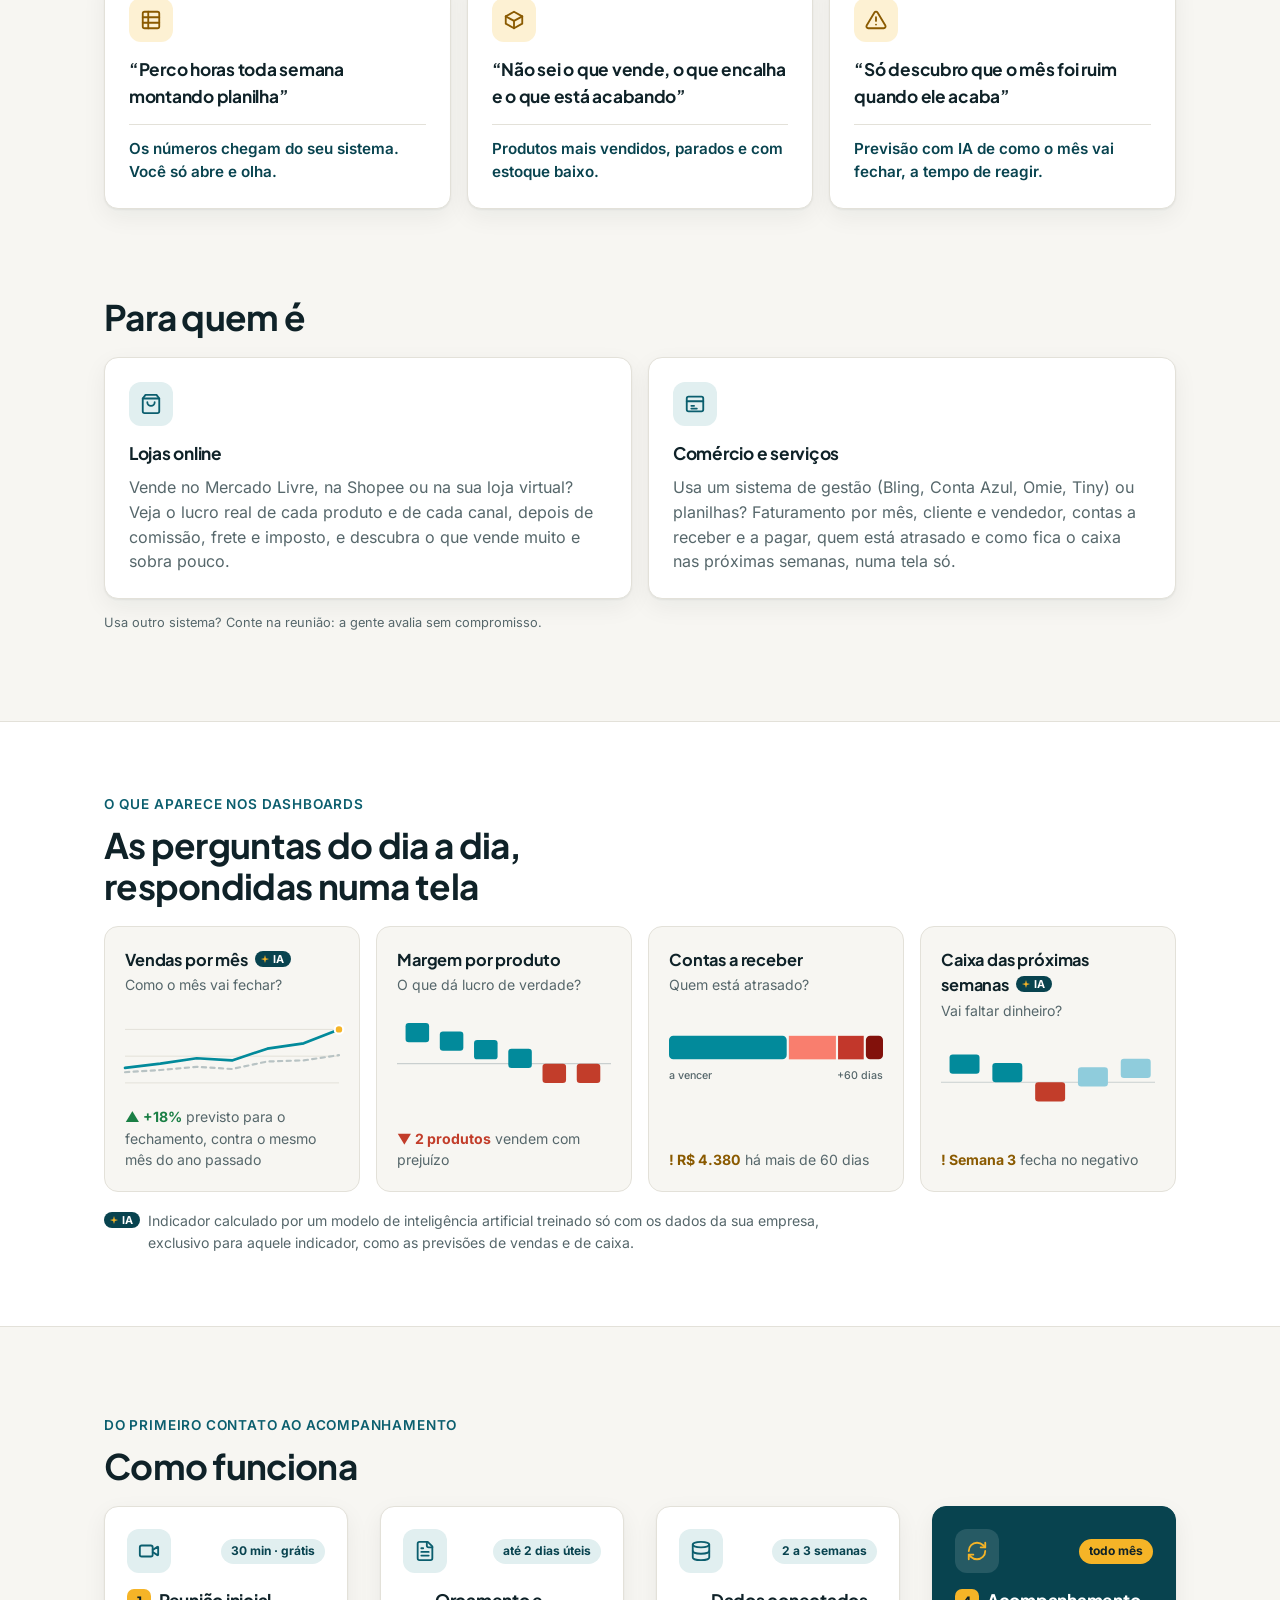
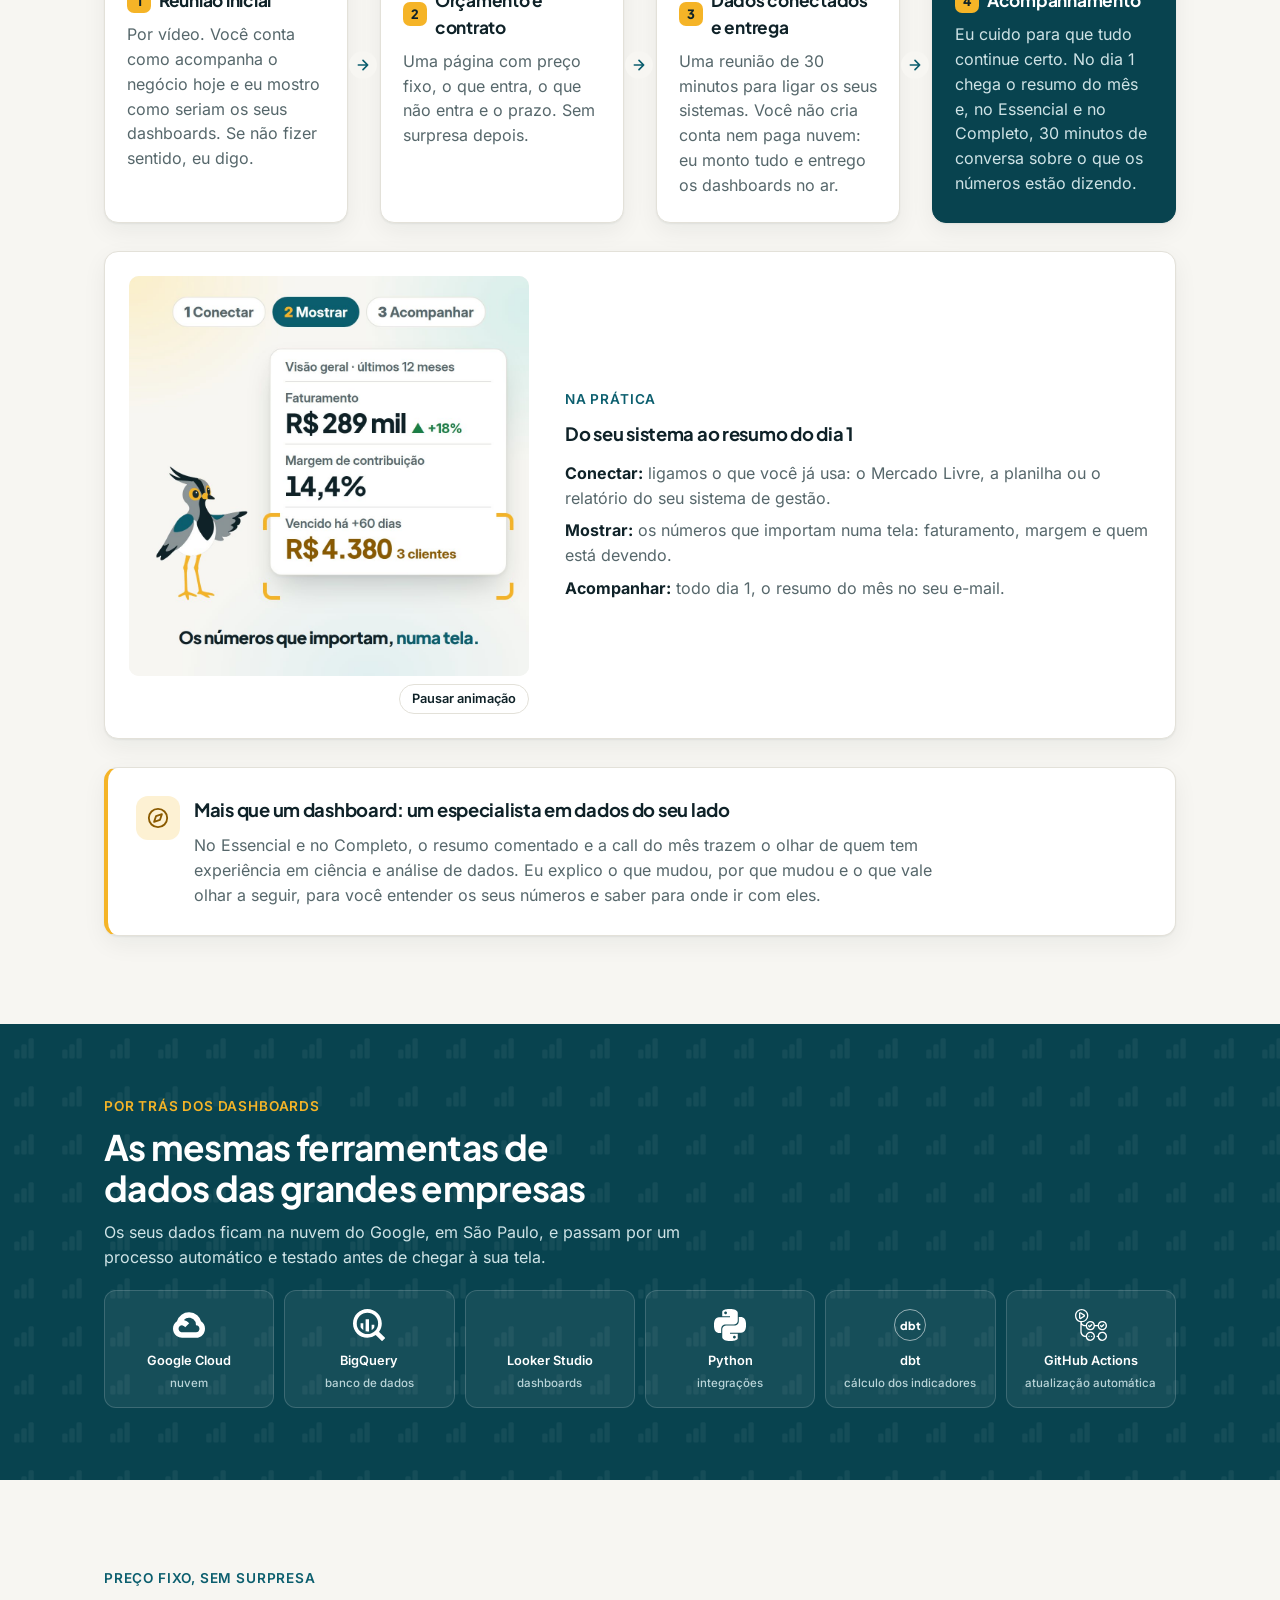
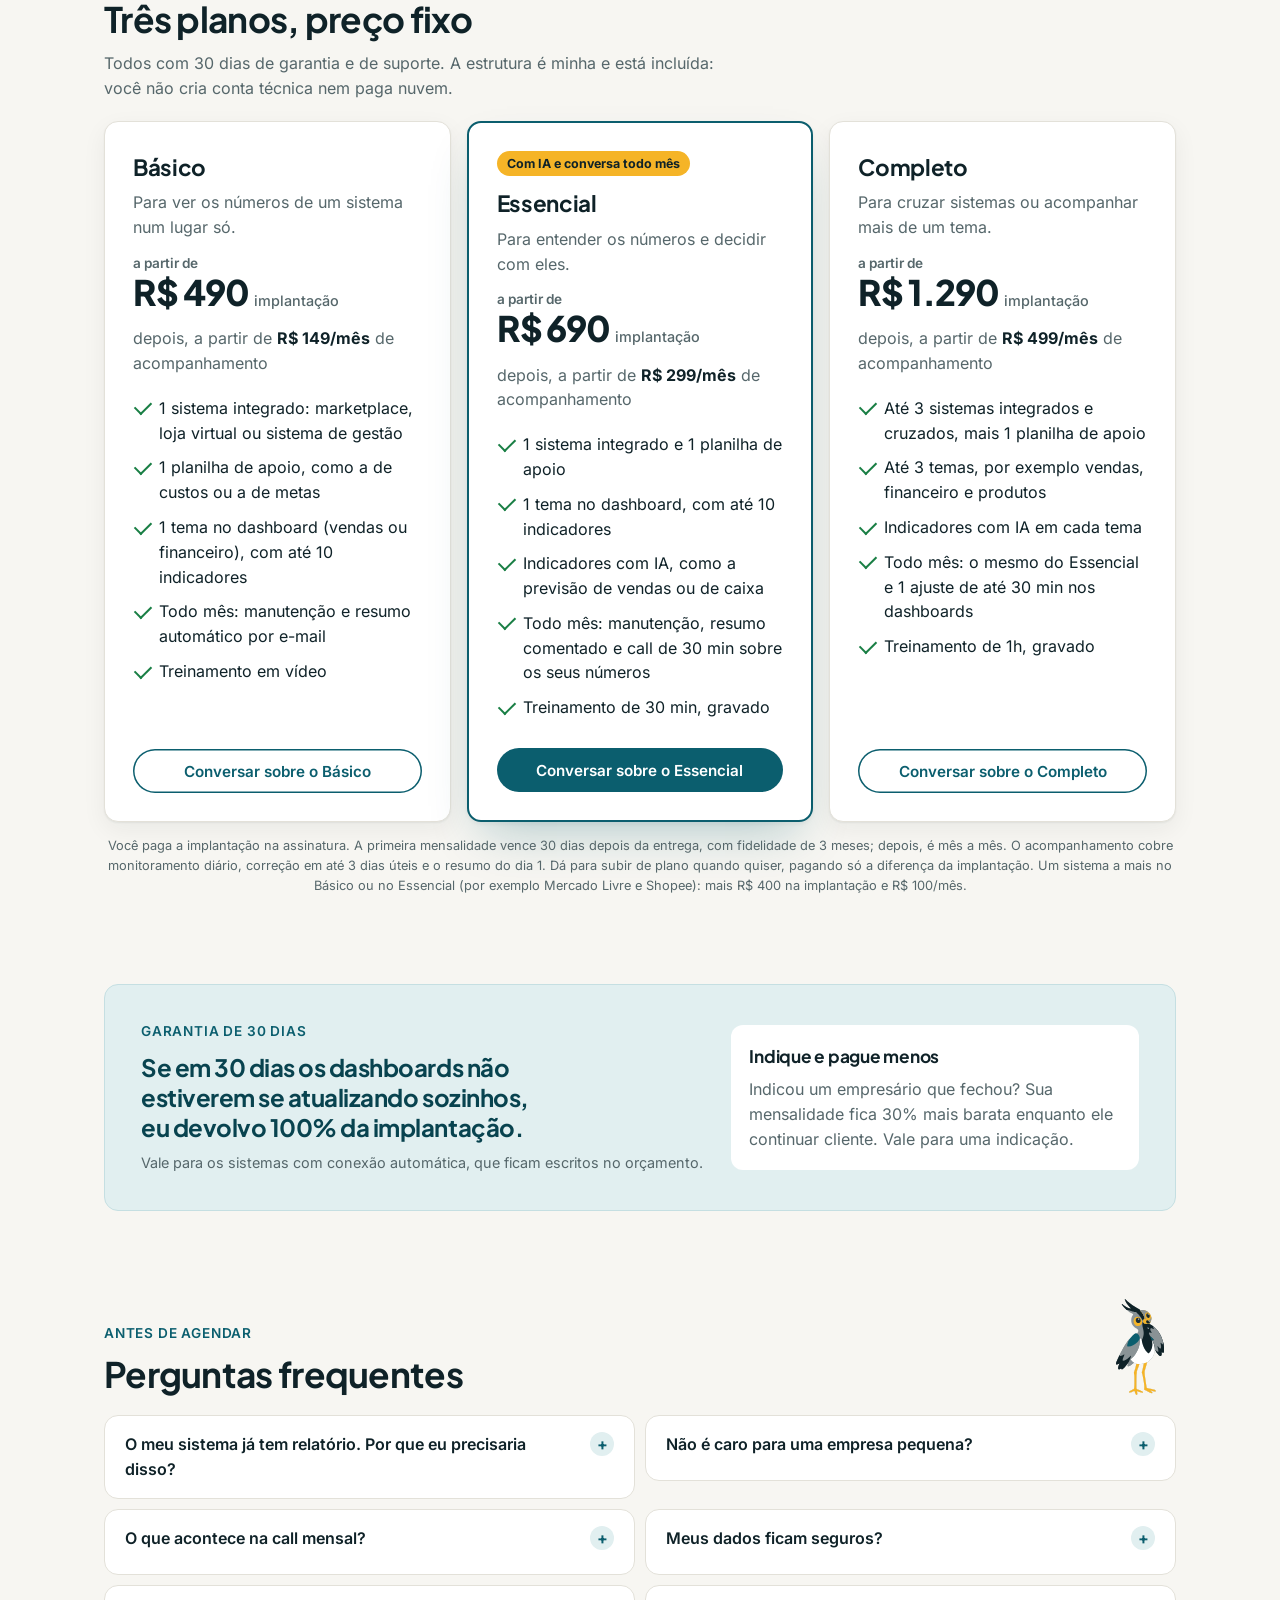
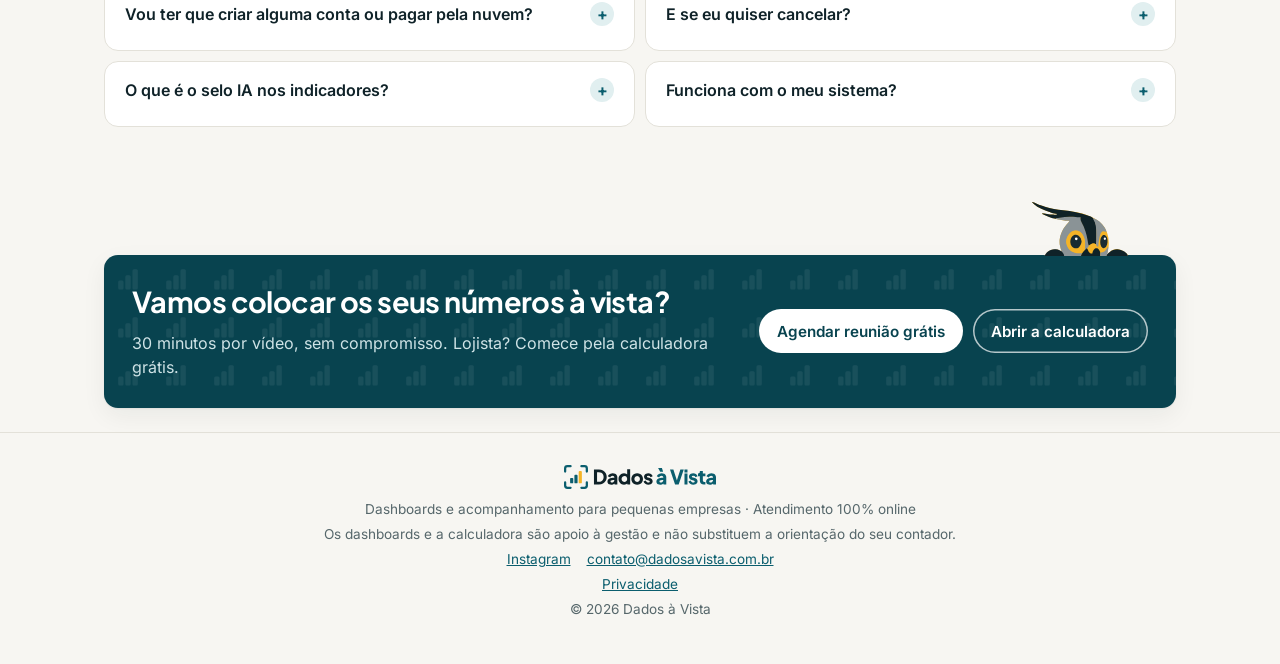
==== commit dc1a1bb6: "feat: add the "Na prática" loop under the how-it-works steps Muted 10 s loop with a text version bes" ====
--- a/index.html
+++ b/index.html
@@ -276,6 +276,26 @@
         </li>
       </ol>
 
+      <!-- 10 s muted loop; site.js plays it only on screen and never with reduced motion. -->
+      <figure class="card how-loop">
+        <div class="how-loop-media">
+          <video class="js-loop" src="assets/como-funciona.mp4" poster="assets/como-funciona.jpg"
+            width="1080" height="1080" muted loop playsinline preload="none" aria-hidden="true"></video>
+          <button class="loop-toggle" type="button" hidden>Pausar animação</button>
+        </div>
+        <figcaption>
+          <p class="eyebrow">Na prática</p>
+          <h3>Do seu sistema ao resumo do dia 1</h3>
+          <ul>
+            <li><strong>Conectar:</strong> ligamos o que você já usa: o Mercado Livre, a planilha
+              ou o relatório do seu sistema de gestão.</li>
+            <li><strong>Mostrar:</strong> os números que importam numa tela: faturamento, margem e
+              quem está devendo.</li>
+            <li><strong>Acompanhar:</strong> todo dia 1, o resumo do mês no seu e-mail.</li>
+          </ul>
+        </figcaption>
+      </figure>
+
       <div class="card expert">
         <span class="tile is-warm" aria-hidden="true"><svg viewBox="0 0 24 24"><circle cx="12" cy="12" r="10"/><path d="m16.24 7.76-2.12 6.36-6.36 2.12 2.12-6.36Z"/></svg></span>
         <div>
--- a/assets/style.css
+++ b/assets/style.css
@@ -466,6 +466,18 @@
 .steps .card.is-loop .tile { background: rgb(255 255 255 / 12%); color: var(--accent); }
 .steps .card.is-loop .step-time { background: var(--accent); color: var(--ink); }
 
+/* "Na prática" loop under the steps: square video next to its text version */
+.how-loop { display: grid; gap: 20px; margin: 28px 0 0; padding: 16px; align-items: center; }
+.how-loop-media { display: grid; gap: 8px; }
+.how-loop video { display: block; width: 100%; height: auto; aspect-ratio: 1; border-radius: 10px; background: var(--bg); }
+.how-loop h3 { font-size: 1.15rem; margin-top: 4px; }
+.how-loop ul { margin: 12px 0 0; padding-left: 0; list-style: none; display: grid; gap: 8px; color: var(--muted); }
+.how-loop strong { color: var(--ink); }
+.loop-toggle { justify-self: end; font: 600 .8rem/1 var(--font); color: var(--ink);
+  background: var(--surface); border: 1px solid var(--line); border-radius: 999px; padding: 8px 12px; cursor: pointer; }
+.loop-toggle:focus-visible { outline: 2px solid var(--brand); outline-offset: 2px; }
+@media (min-width: 760px) { .how-loop { grid-template-columns: minmax(0, 400px) 1fr; gap: 36px; padding: 24px; } }
+
 /* Expert note under the steps */
 .expert { display: grid; gap: 14px; margin-top: 28px; padding: 24px; border-left: 4px solid var(--accent); }
 .expert .tile { margin: 0; }
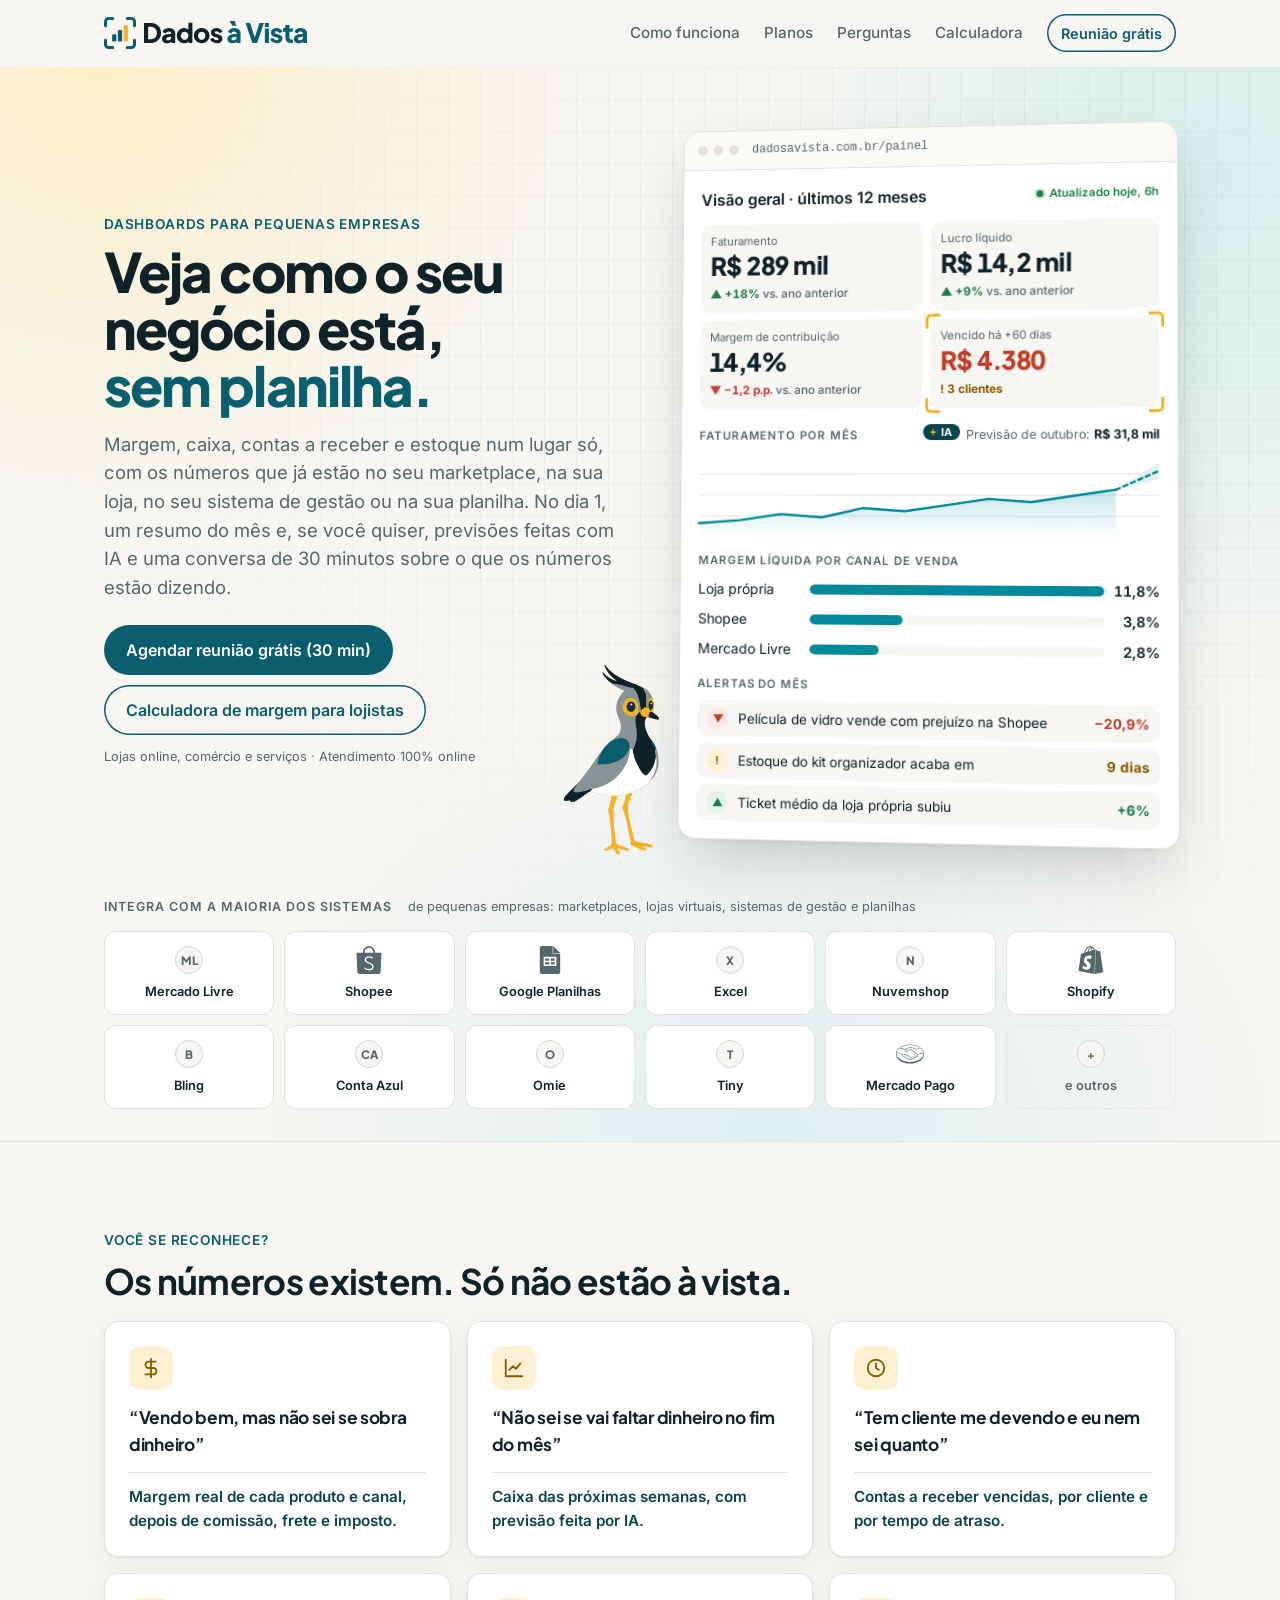
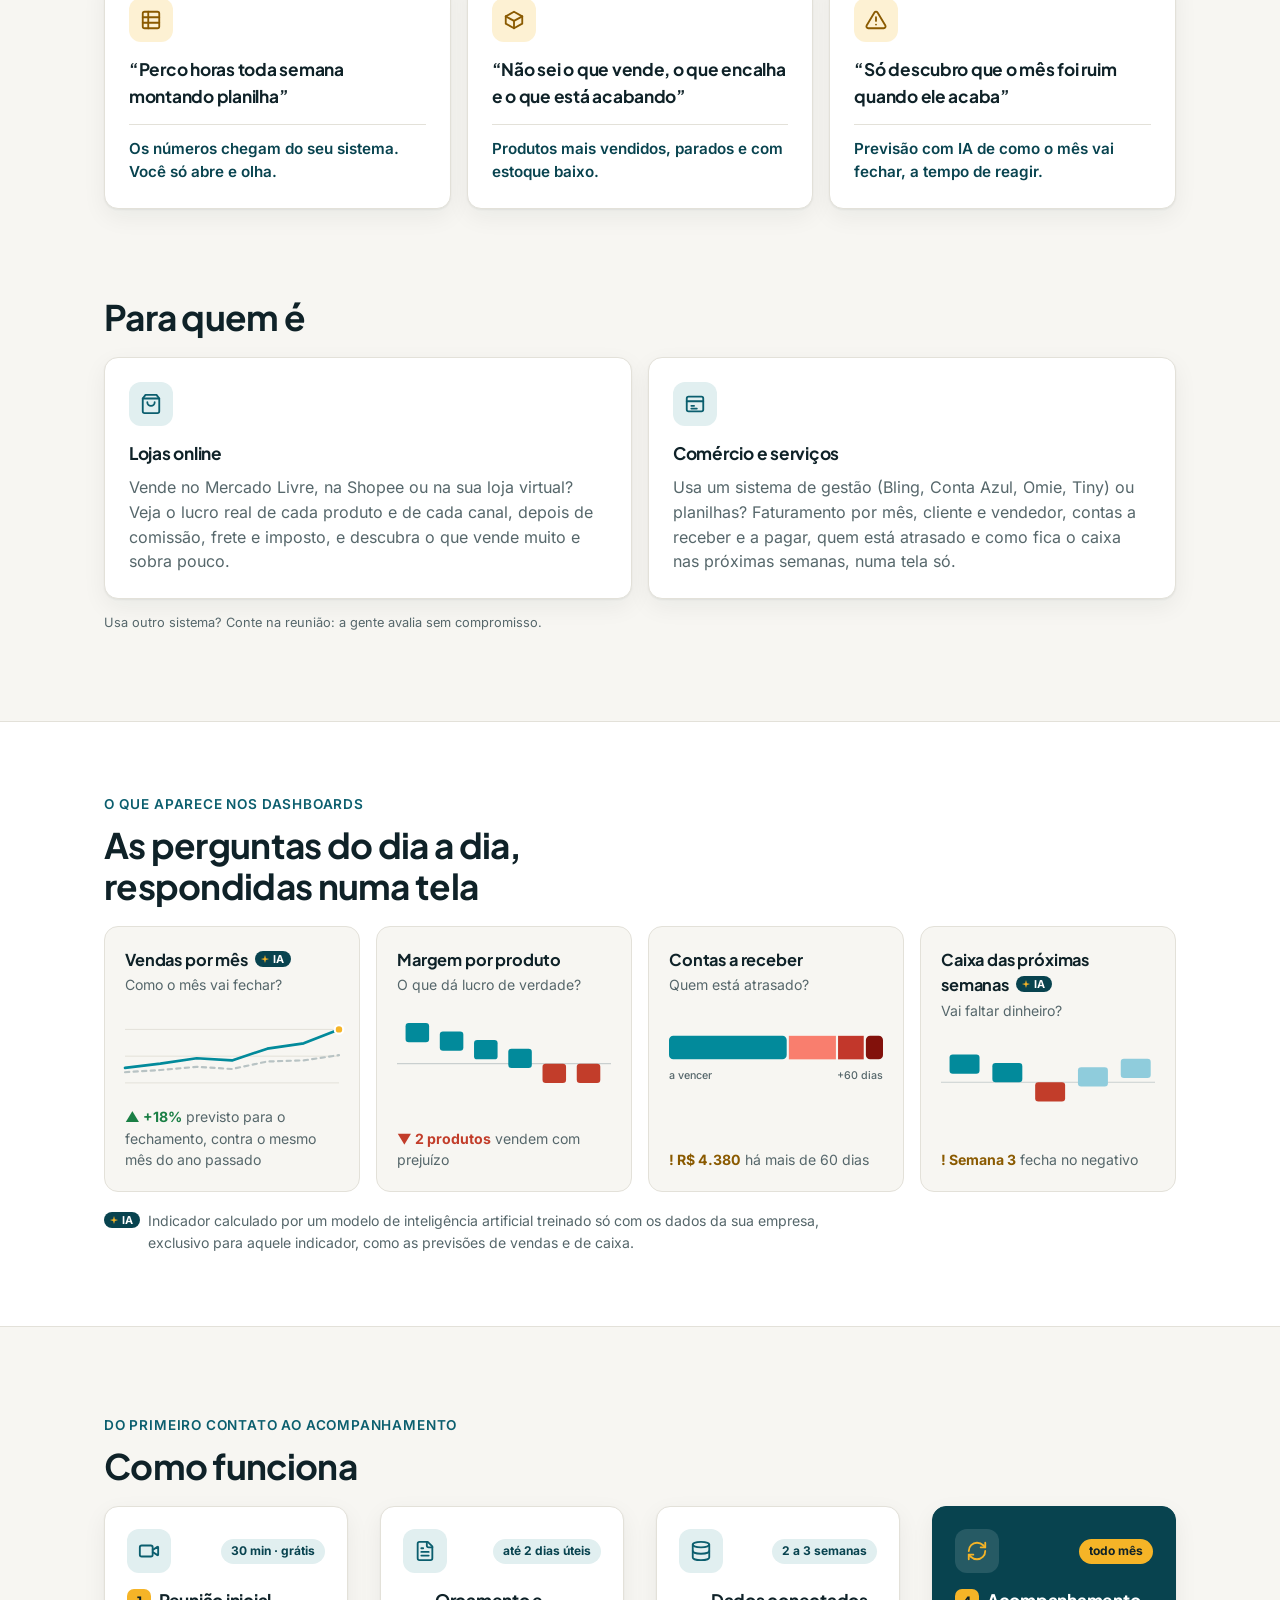
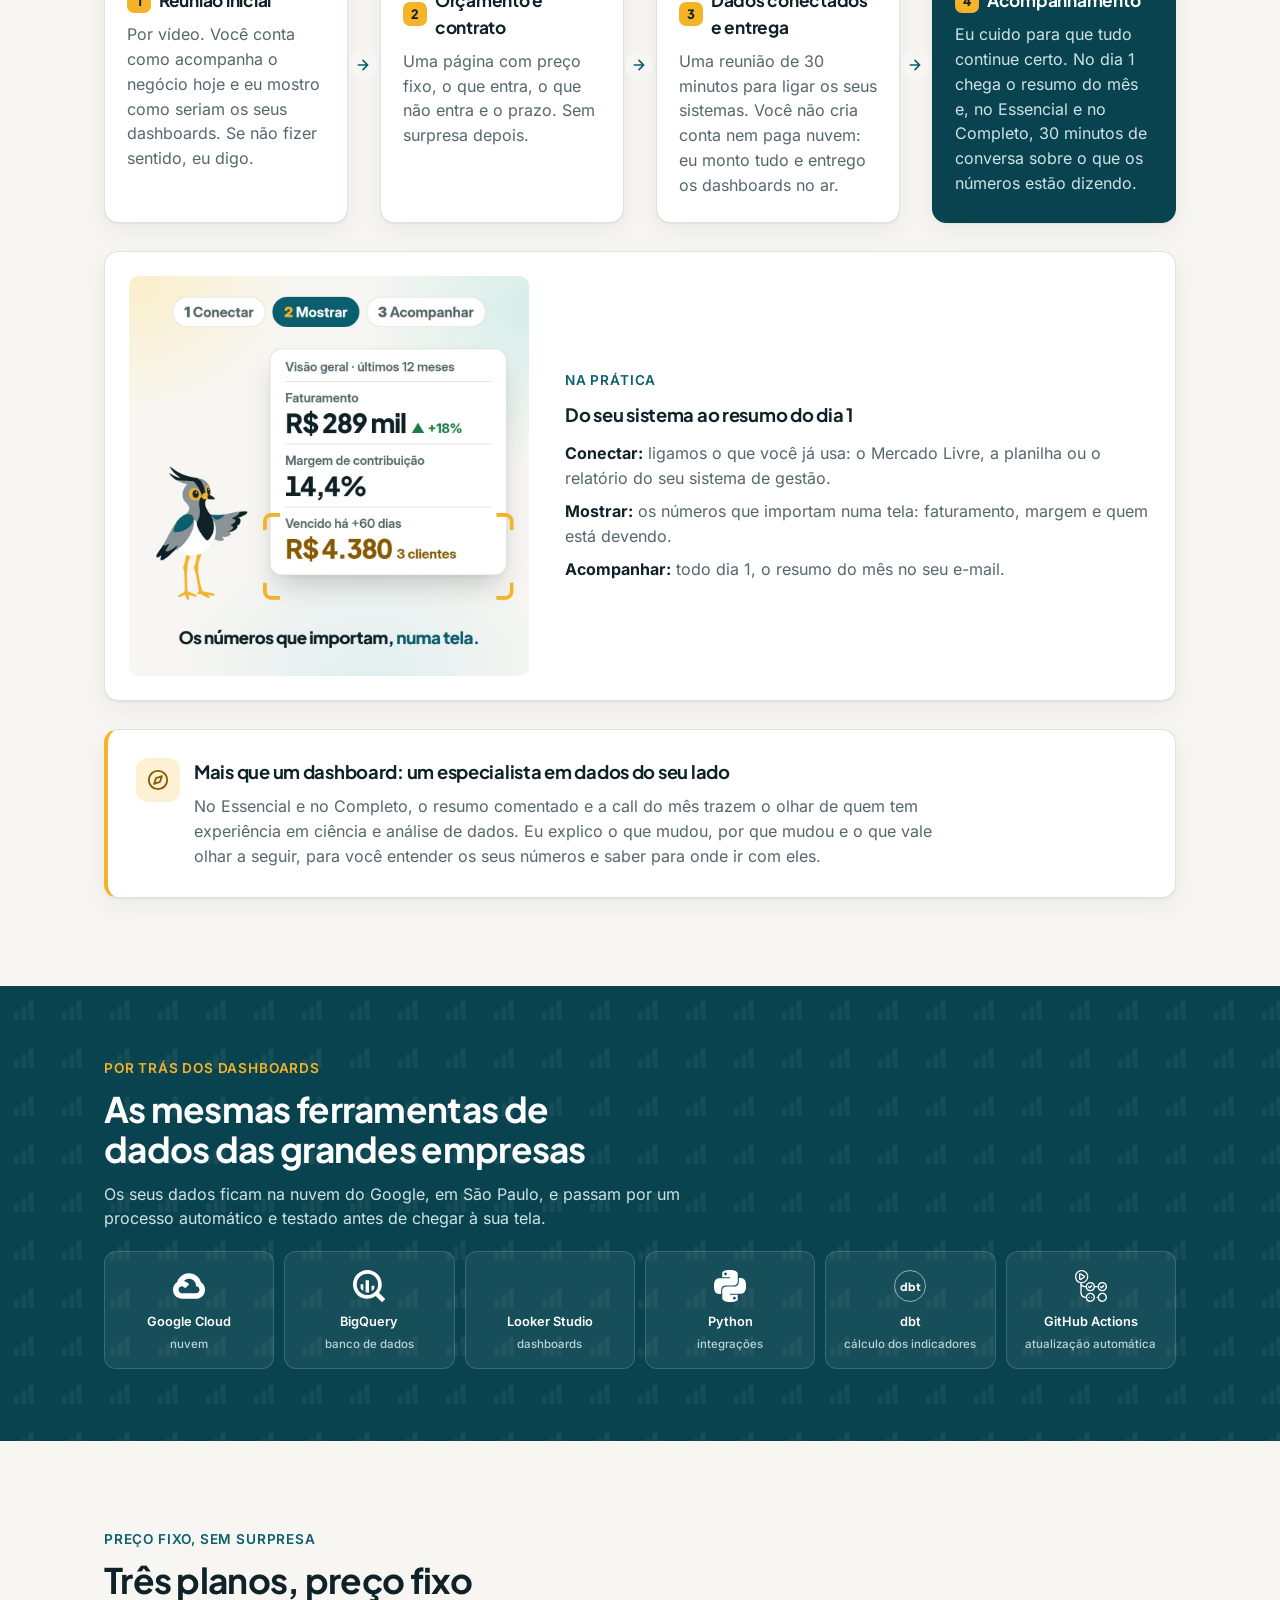
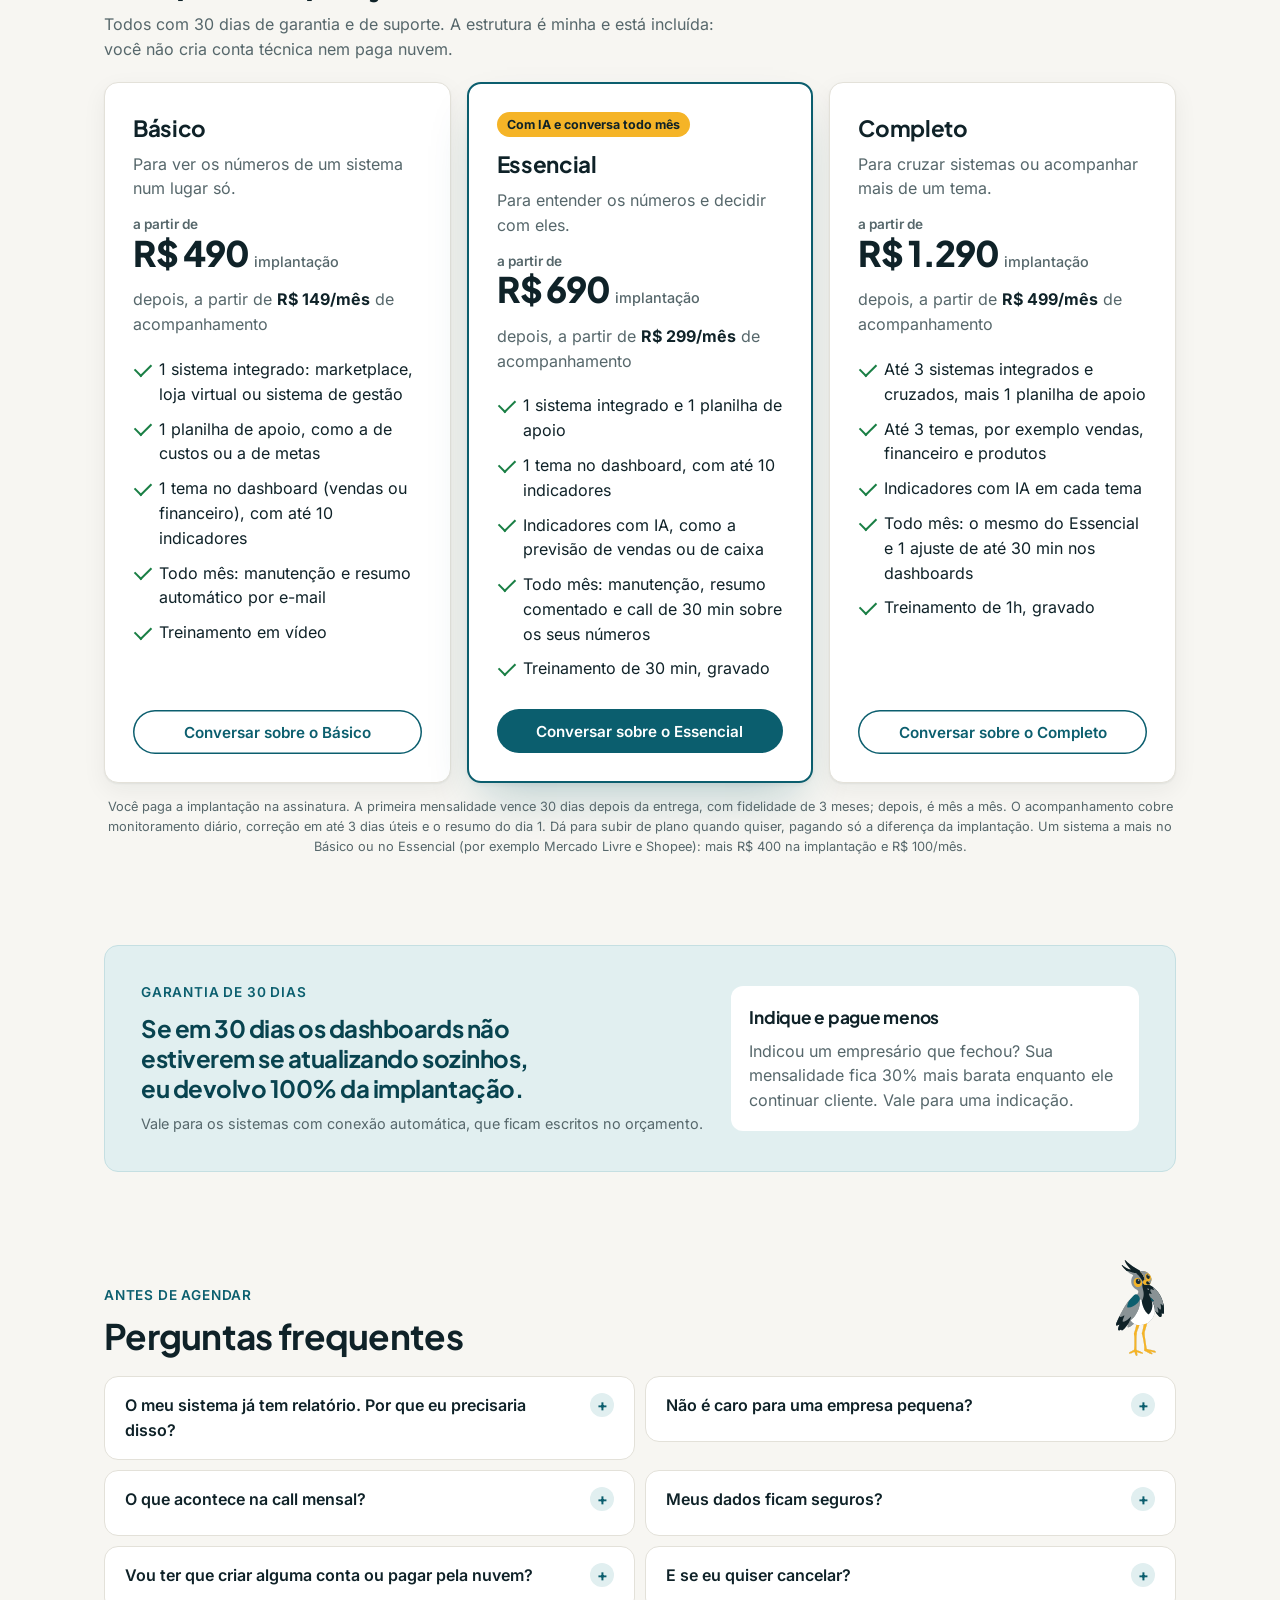
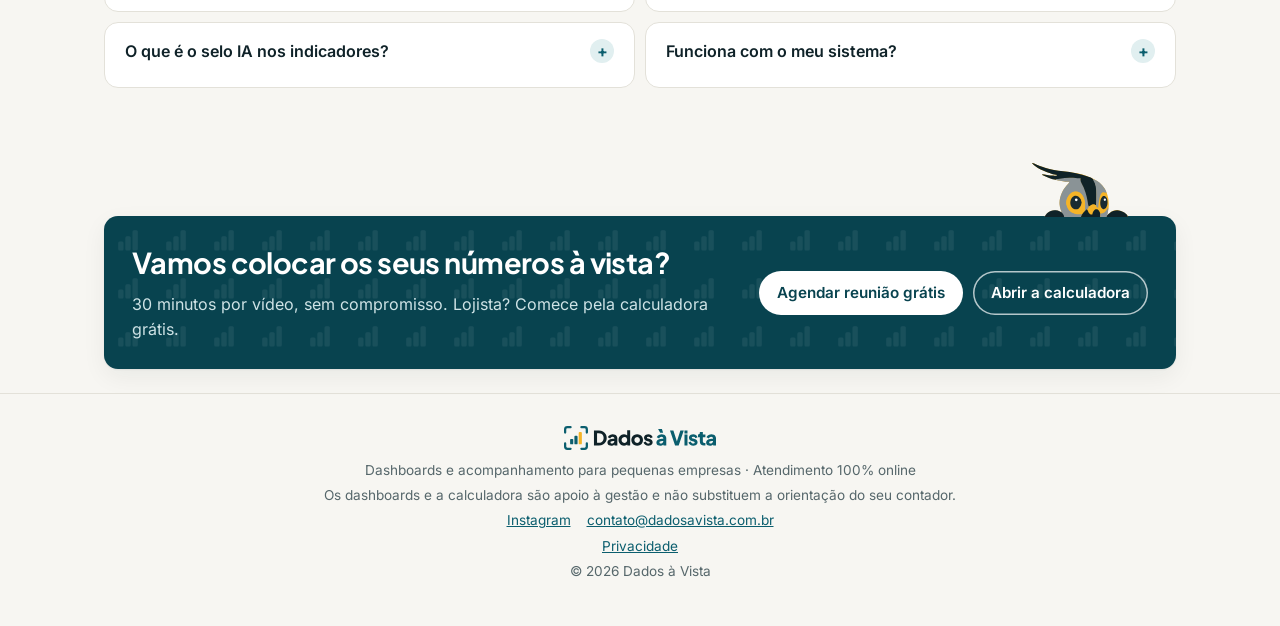
==== commit 170dceac: "feat: remove the pause button from the how-it-works loop Co-Authored-By: Claude Opus 5.5 <noreply@an" ====
--- a/index.html
+++ b/index.html
@@ -278,11 +278,8 @@
 
       <!-- 10 s muted loop; site.js plays it only on screen and never with reduced motion. -->
       <figure class="card how-loop">
-        <div class="how-loop-media">
-          <video class="js-loop" src="assets/como-funciona.mp4" poster="assets/como-funciona.jpg"
-            width="1080" height="1080" muted loop playsinline preload="none" aria-hidden="true"></video>
-          <button class="loop-toggle" type="button" hidden>Pausar animação</button>
-        </div>
+        <video class="js-loop" src="assets/como-funciona.mp4" poster="assets/como-funciona.jpg"
+          width="1080" height="1080" muted loop playsinline preload="none" aria-hidden="true"></video>
         <figcaption>
           <p class="eyebrow">Na prática</p>
           <h3>Do seu sistema ao resumo do dia 1</h3>
--- a/assets/style.css
+++ b/assets/style.css
@@ -468,14 +468,10 @@
 
 /* "Na prática" loop under the steps: square video next to its text version */
 .how-loop { display: grid; gap: 20px; margin: 28px 0 0; padding: 16px; align-items: center; }
-.how-loop-media { display: grid; gap: 8px; }
 .how-loop video { display: block; width: 100%; height: auto; aspect-ratio: 1; border-radius: 10px; background: var(--bg); }
 .how-loop h3 { font-size: 1.15rem; margin-top: 4px; }
 .how-loop ul { margin: 12px 0 0; padding-left: 0; list-style: none; display: grid; gap: 8px; color: var(--muted); }
 .how-loop strong { color: var(--ink); }
-.loop-toggle { justify-self: end; font: 600 .8rem/1 var(--font); color: var(--ink);
-  background: var(--surface); border: 1px solid var(--line); border-radius: 999px; padding: 8px 12px; cursor: pointer; }
-.loop-toggle:focus-visible { outline: 2px solid var(--brand); outline-offset: 2px; }
 @media (min-width: 760px) { .how-loop { grid-template-columns: minmax(0, 400px) 1fr; gap: 36px; padding: 24px; } }
 
 /* Expert note under the steps */
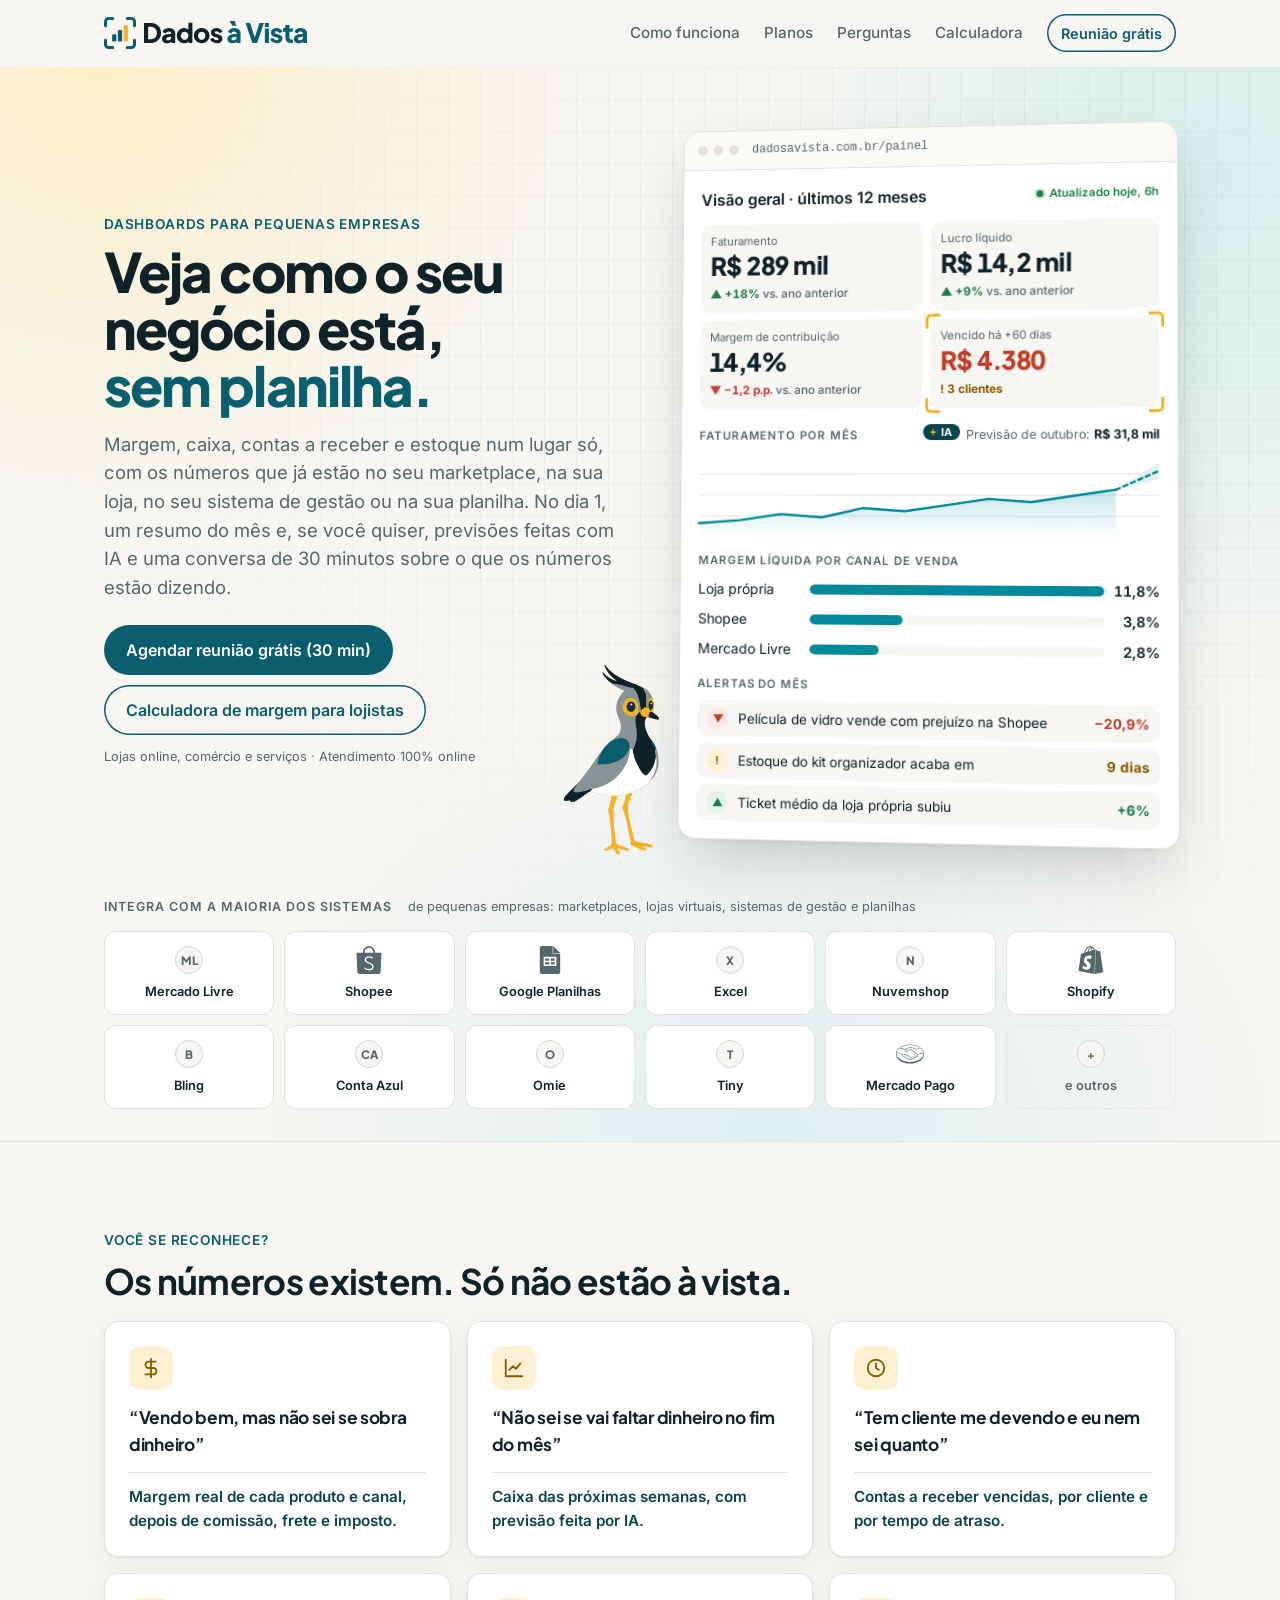
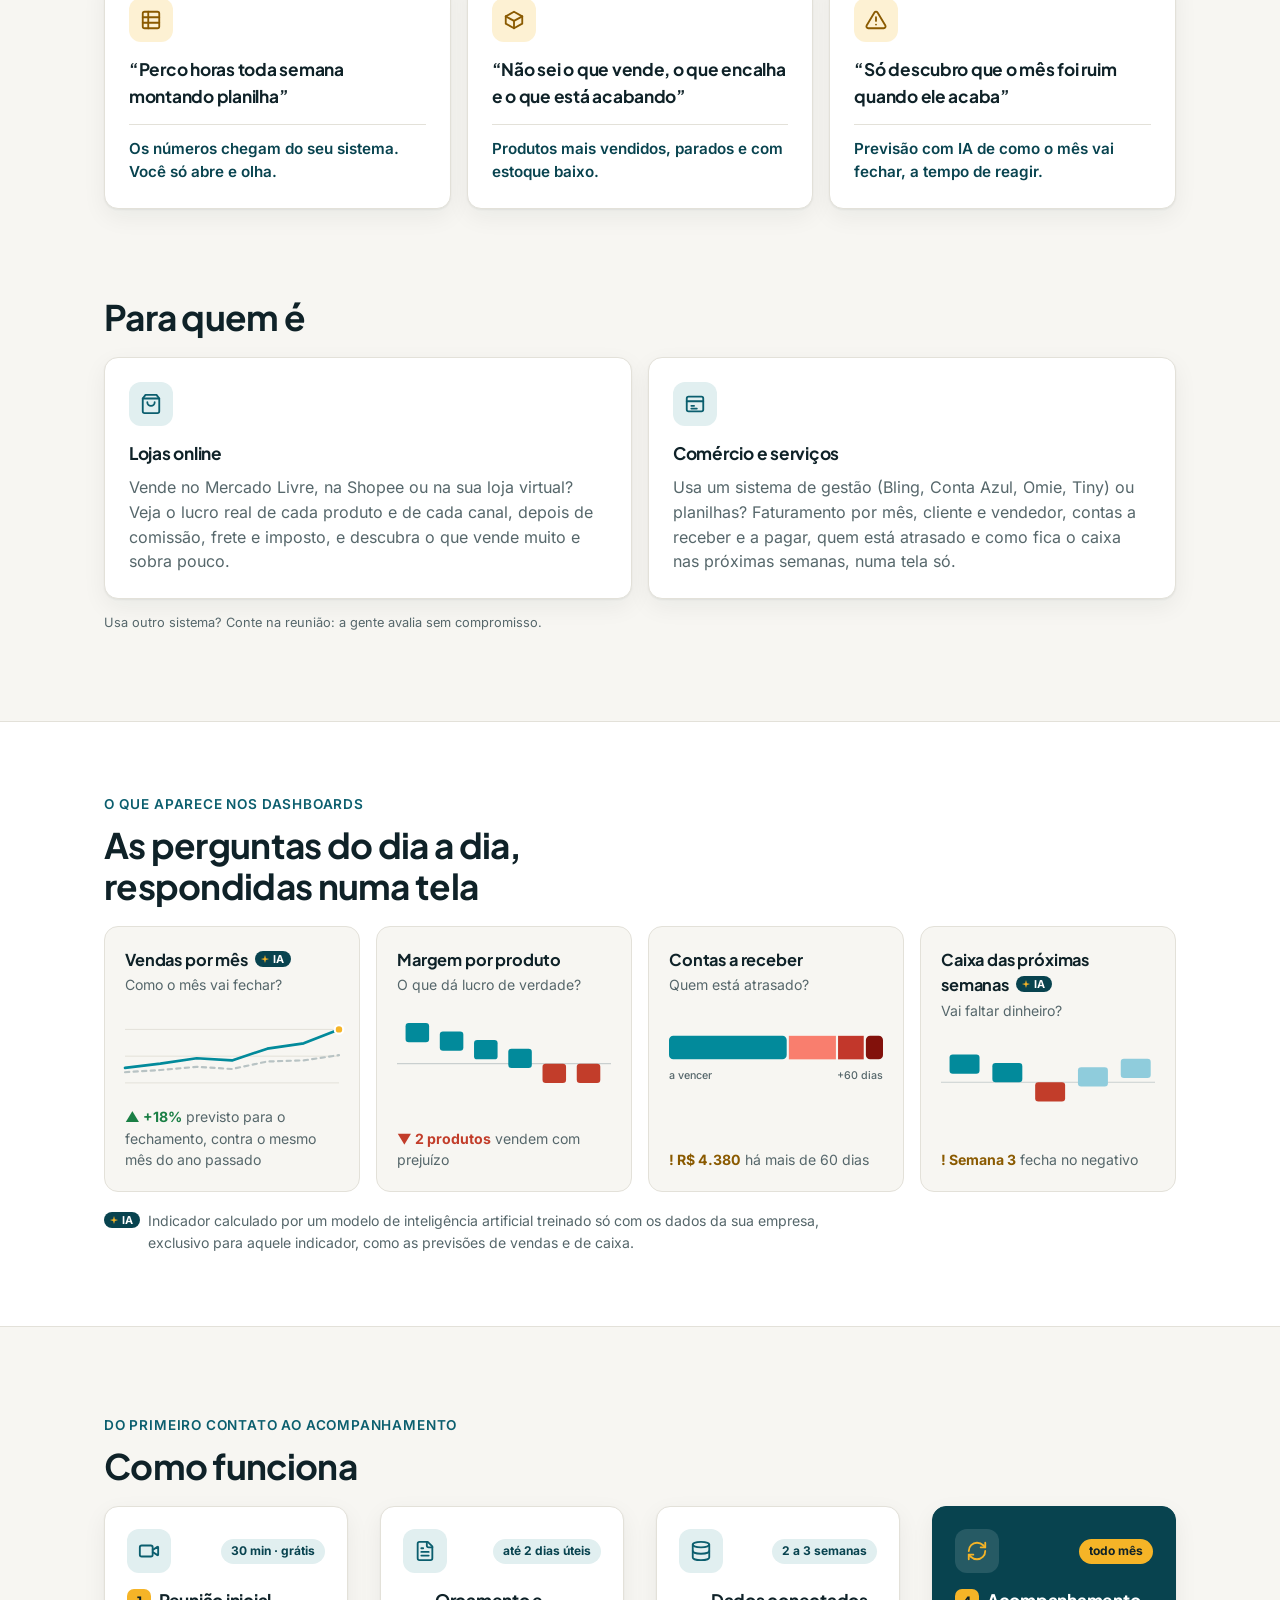
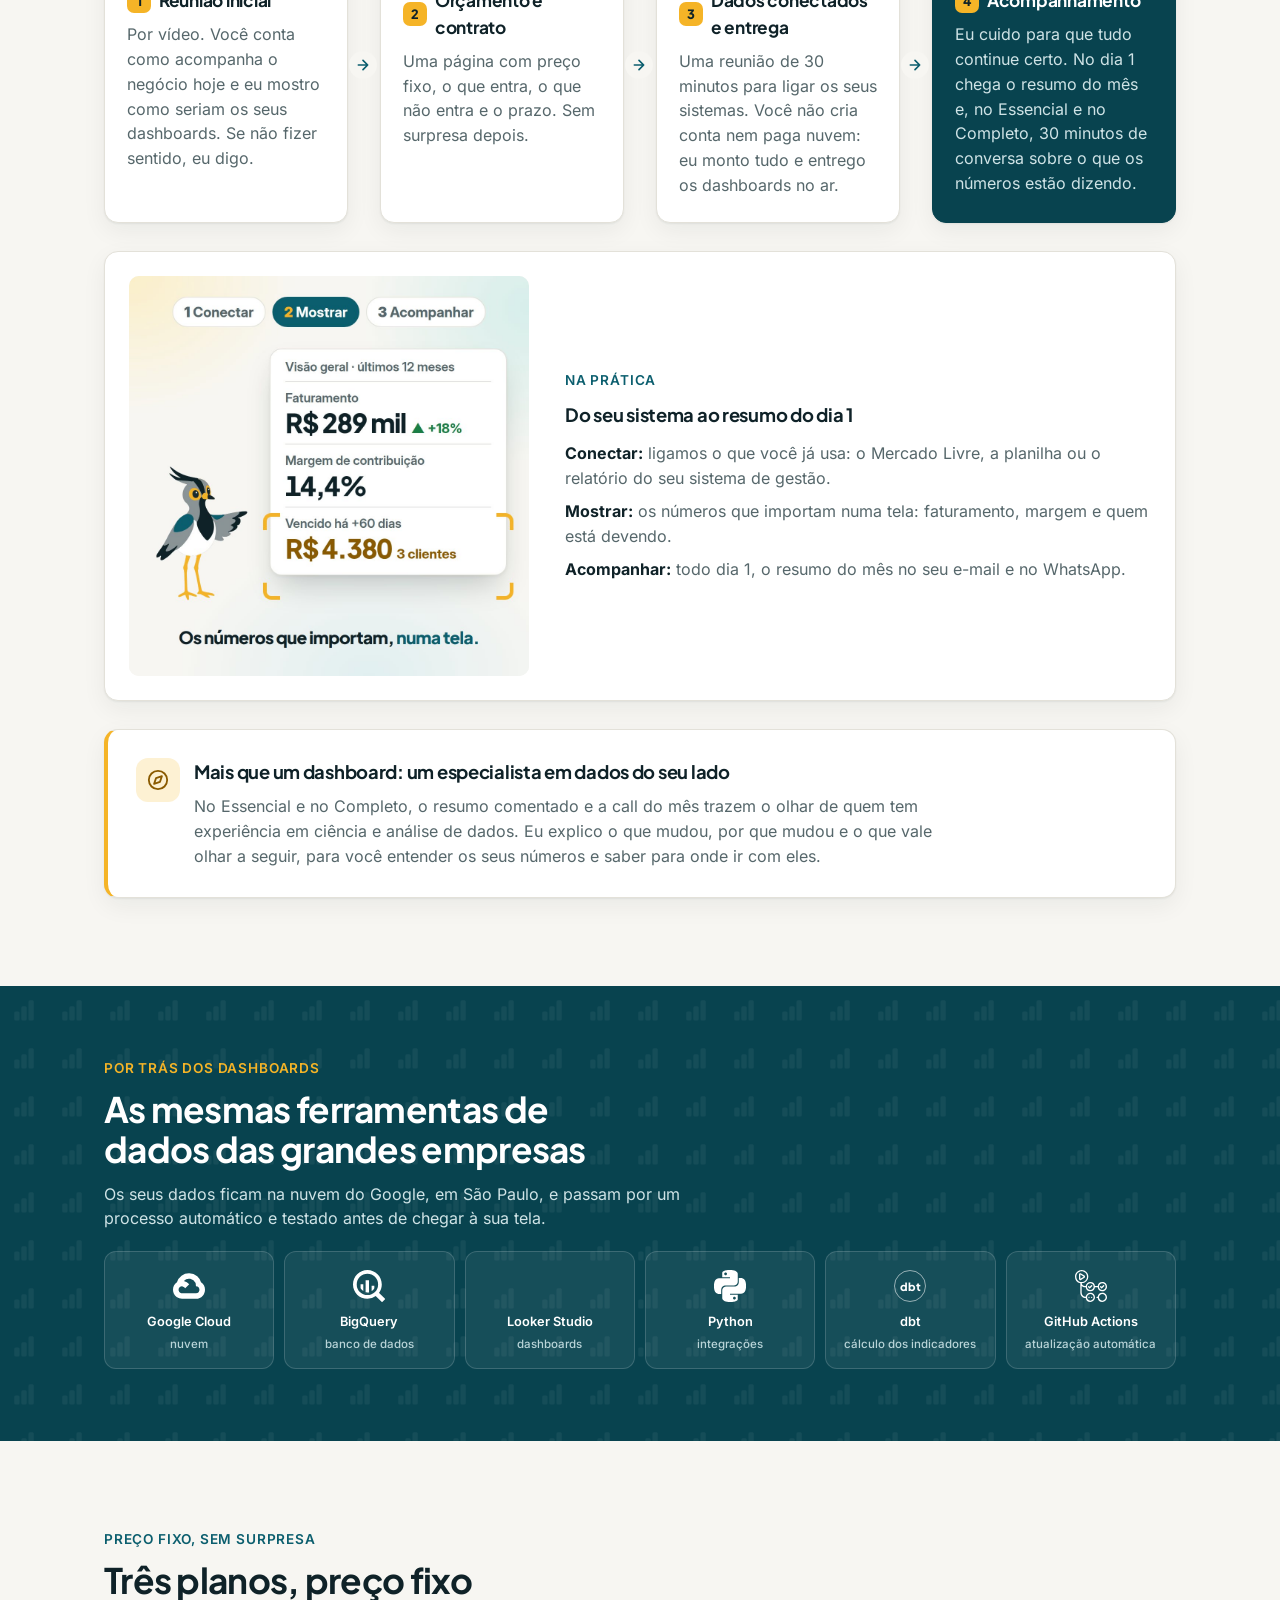
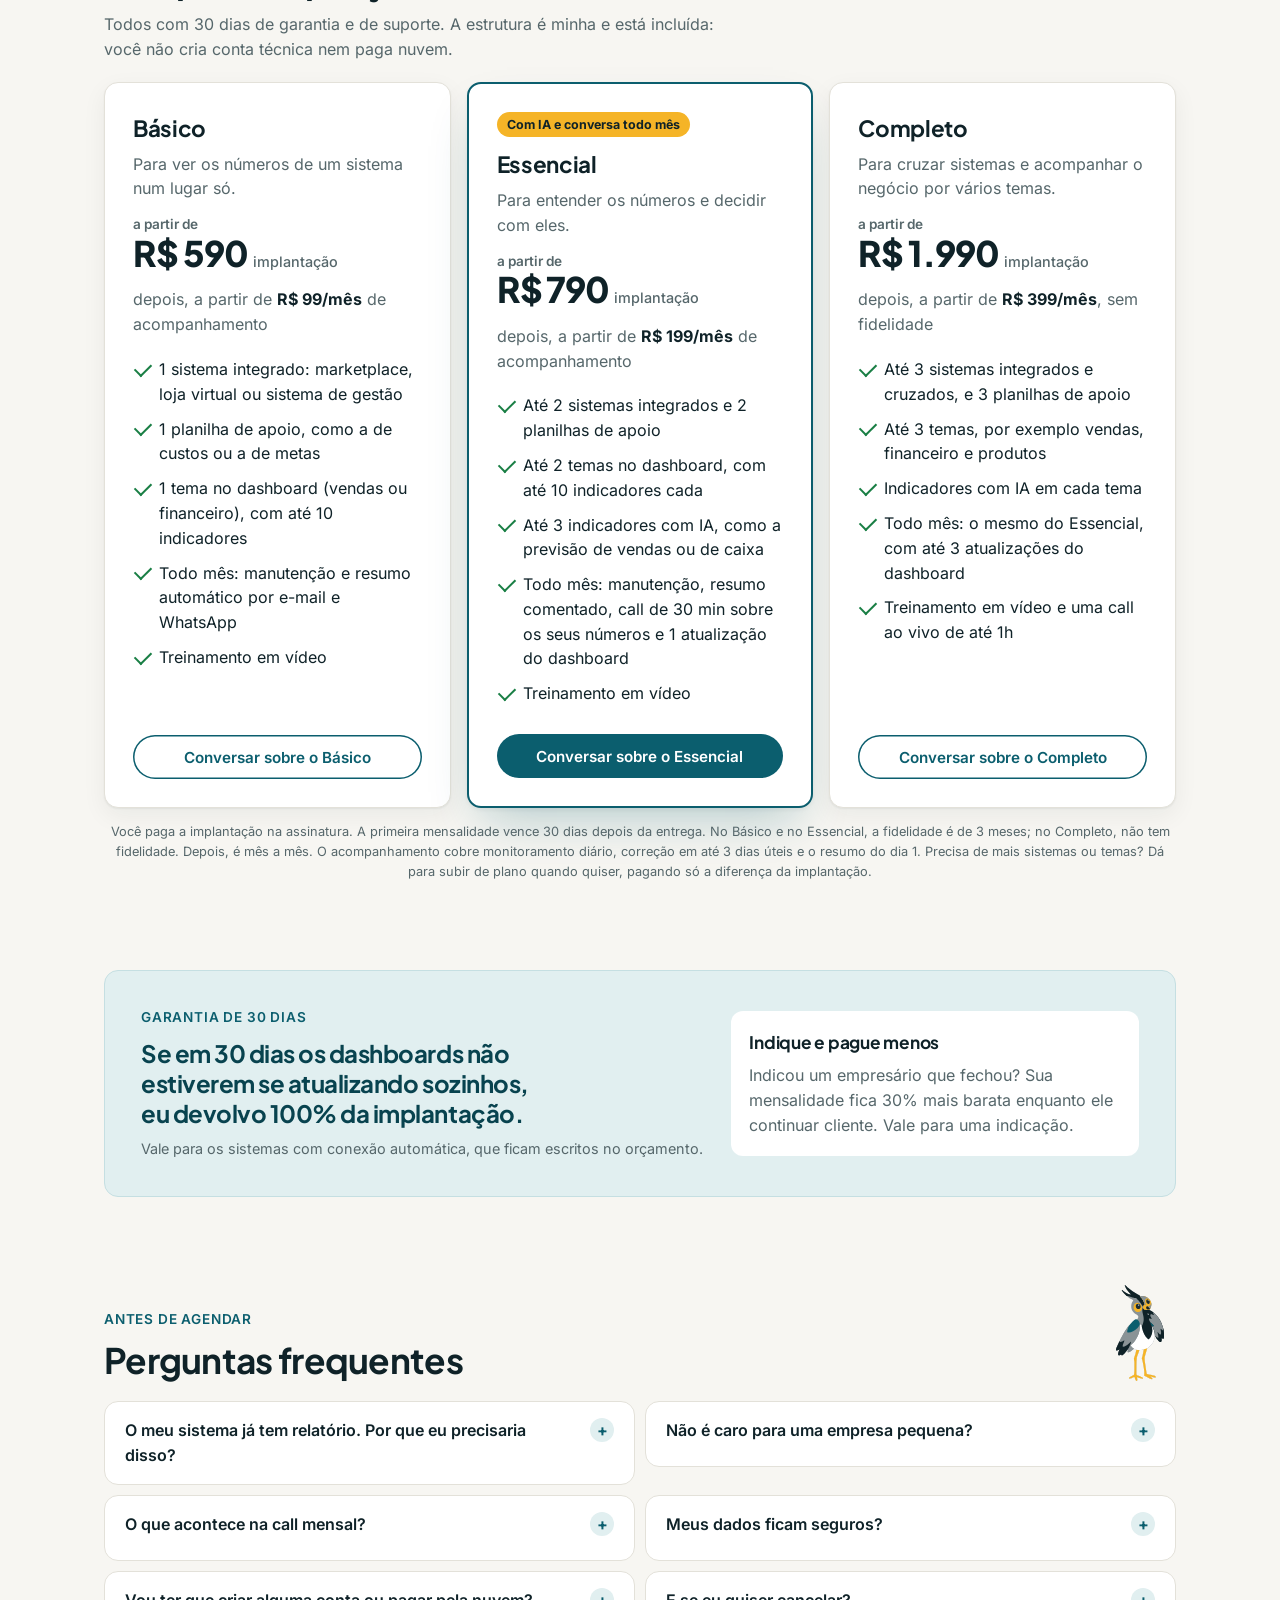
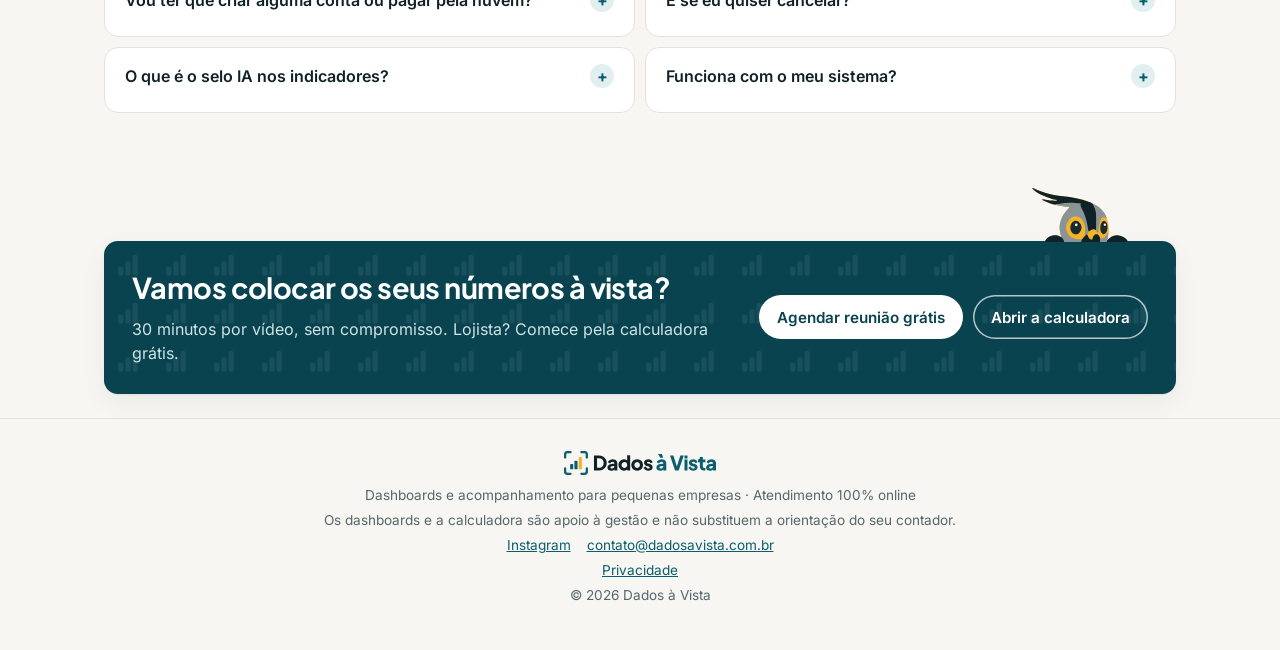
==== commit 028a443f: "feat: show the revised plans and prices Co-Authored-By: Claude Opus 5.5 <noreply@anthropic.com>" ====
--- a/index.html
+++ b/index.html
@@ -4,9 +4,9 @@
   <meta charset="utf-8">
   <meta name="viewport" content="width=device-width, initial-scale=1">
   <title>Dashboards para pequenas empresas | Dados à Vista</title>
-  <meta name="description" content="Dashboards com os números do seu negócio num lugar só: margem, caixa, contas a receber e estoque. Integra com a maioria dos sistemas de pequenas empresas, com indicadores feitos com IA e uma conversa por mês.">
+  <meta name="description" content="Dashboards com os números do seu negócio num lugar só: margem, caixa, contas a receber e estoque. Integra com a maioria dos sistemas de pequenas empresas, com indicadores feitos com IA e, nos planos Essencial e Completo, uma conversa por mês.">
   <meta property="og:title" content="Veja como o seu negócio está, sem planilha.">
-  <meta property="og:description" content="Dashboards integrados aos seus sistemas e um acompanhamento mensal dos seus números. Implantação a partir de R$ 990, com garantia de 30 dias.">
+  <meta property="og:description" content="Dashboards integrados aos seus sistemas e um acompanhamento mensal dos seus números. Implantação a partir de R$ 590, com garantia de 30 dias.">
   <meta property="og:type" content="website">
   <meta property="og:url" content="https://dadosavista.com.br/">
   <meta property="og:image" content="https://dadosavista.com.br/assets/og.png">
@@ -288,7 +288,7 @@
               ou o relatório do seu sistema de gestão.</li>
             <li><strong>Mostrar:</strong> os números que importam numa tela: faturamento, margem e
               quem está devendo.</li>
-            <li><strong>Acompanhar:</strong> todo dia 1, o resumo do mês no seu e-mail.</li>
+            <li><strong>Acompanhar:</strong> todo dia 1, o resumo do mês no seu e-mail e no WhatsApp.</li>
           </ul>
         </figcaption>
       </figure>
@@ -330,13 +330,13 @@
         <article class="card plan">
           <h3>Básico</h3>
           <p class="plan-for">Para ver os números de um sistema num lugar só.</p>
-          <p class="price"><span class="from">a partir de</span> R$ 490 <span class="unit">implantação</span></p>
-          <p class="price-sub">depois, a partir de <strong>R$ 149/mês</strong> de acompanhamento</p>
+          <p class="price"><span class="from">a partir de</span> R$ 590 <span class="unit">implantação</span></p>
+          <p class="price-sub">depois, a partir de <strong>R$ 99/mês</strong> de acompanhamento</p>
           <ul class="checks">
             <li>1 sistema integrado: marketplace, loja virtual ou sistema de gestão</li>
             <li>1 planilha de apoio, como a de custos ou a de metas</li>
             <li>1 tema no dashboard (vendas ou financeiro), com até 10 indicadores</li>
-            <li>Todo mês: manutenção e resumo automático por e-mail</li>
+            <li>Todo mês: manutenção e resumo automático por e-mail e WhatsApp</li>
             <li>Treinamento em vídeo</li>
           </ul>
           <a class="btn btn-ghost js-cal" href="#">Conversar sobre o Básico</a>
@@ -345,37 +345,38 @@
           <p class="badge">Com IA e conversa todo mês</p>
           <h3>Essencial</h3>
           <p class="plan-for">Para entender os números e decidir com eles.</p>
-          <p class="price"><span class="from">a partir de</span> R$ 690 <span class="unit">implantação</span></p>
-          <p class="price-sub">depois, a partir de <strong>R$ 299/mês</strong> de acompanhamento</p>
+          <p class="price"><span class="from">a partir de</span> R$ 790 <span class="unit">implantação</span></p>
+          <p class="price-sub">depois, a partir de <strong>R$ 199/mês</strong> de acompanhamento</p>
           <ul class="checks">
-            <li>1 sistema integrado e 1 planilha de apoio</li>
-            <li>1 tema no dashboard, com até 10 indicadores</li>
-            <li>Indicadores com IA, como a previsão de vendas ou de caixa</li>
-            <li>Todo mês: manutenção, resumo comentado e call de 30 min sobre os seus números</li>
-            <li>Treinamento de 30 min, gravado</li>
+            <li>Até 2 sistemas integrados e 2 planilhas de apoio</li>
+            <li>Até 2 temas no dashboard, com até 10 indicadores cada</li>
+            <li>Até 3 indicadores com IA, como a previsão de vendas ou de caixa</li>
+            <li>Todo mês: manutenção, resumo comentado, call de 30 min sobre os seus números e
+              1 atualização do dashboard</li>
+            <li>Treinamento em vídeo</li>
           </ul>
           <a class="btn js-cal" href="#">Conversar sobre o Essencial</a>
         </article>
         <article class="card plan">
           <h3>Completo</h3>
-          <p class="plan-for">Para cruzar sistemas ou acompanhar mais de um tema.</p>
-          <p class="price"><span class="from">a partir de</span> R$ 1.290 <span class="unit">implantação</span></p>
-          <p class="price-sub">depois, a partir de <strong>R$ 499/mês</strong> de acompanhamento</p>
+          <p class="plan-for">Para cruzar sistemas e acompanhar o negócio por vários temas.</p>
+          <p class="price"><span class="from">a partir de</span> R$ 1.990 <span class="unit">implantação</span></p>
+          <p class="price-sub">depois, a partir de <strong>R$ 399/mês</strong>, sem fidelidade</p>
           <ul class="checks">
-            <li>Até 3 sistemas integrados e cruzados, mais 1 planilha de apoio</li>
+            <li>Até 3 sistemas integrados e cruzados, e 3 planilhas de apoio</li>
             <li>Até 3 temas, por exemplo vendas, financeiro e produtos</li>
             <li>Indicadores com IA em cada tema</li>
-            <li>Todo mês: o mesmo do Essencial e 1 ajuste de até 30 min nos dashboards</li>
-            <li>Treinamento de 1h, gravado</li>
+            <li>Todo mês: o mesmo do Essencial, com até 3 atualizações do dashboard</li>
+            <li>Treinamento em vídeo e uma call ao vivo de até 1h</li>
           </ul>
           <a class="btn btn-ghost js-cal" href="#">Conversar sobre o Completo</a>
         </article>
       </div>
       <p class="hint center">Você paga a implantação na assinatura. A primeira mensalidade vence
-        30 dias depois da entrega, com fidelidade de 3 meses; depois, é mês a mês. O acompanhamento
-        cobre monitoramento diário, correção em até 3 dias úteis e o resumo do dia 1. Dá para subir
-        de plano quando quiser, pagando só a diferença da implantação. Um sistema a mais no Básico
-        ou no Essencial (por exemplo Mercado Livre e Shopee): mais R$ 400 na implantação e R$ 100/mês.</p>
+        30 dias depois da entrega. No Básico e no Essencial, a fidelidade é de 3 meses; no Completo,
+        não tem fidelidade. Depois, é mês a mês. O acompanhamento cobre monitoramento diário,
+        correção em até 3 dias úteis e o resumo do dia 1. Precisa de mais sistemas ou temas? Dá para
+        subir de plano quando quiser, pagando só a diferença da implantação.</p>
     </section>
 
     <section class="wrap section">
@@ -406,13 +407,13 @@
           <summary>O meu sistema já tem relatório. Por que eu precisaria disso?</summary>
           <p>O relatório do Bling ou do marketplace mostra o que aconteceu dentro dele. O
             dashboard junta o sistema com o que só você sabe (custos, metas), mostra o que importa
-            numa tela só e, todo mês, chega um resumo do que mudou. No Essencial e no Completo, a
+            numa tela só e, todo mês, chega um resumo do que mudou no seu e-mail e no WhatsApp. No Essencial e no Completo, a
             gente ainda conversa sobre o que os números estão dizendo.</p>
         </details>
         <details class="card">
           <summary>Não é caro para uma empresa pequena?</summary>
-          <p>O Básico custa menos de R$ 5 por dia de acompanhamento, e o Essencial, com uma conversa
-            mensal sobre o seu negócio, menos de R$ 10. Um produto vendido com prejuízo ou um cliente que não paga há 60
+          <p>O Básico custa pouco mais de R$ 3 por dia de acompanhamento, e o Essencial, com uma conversa
+            mensal sobre o seu negócio, menos de R$ 7. Um produto vendido com prejuízo ou um cliente que não paga há 60
             dias, descobertos no primeiro mês, costumam pagar o ano.</p>
         </details>
         <details class="card">
@@ -436,7 +437,7 @@
         </details>
         <details class="card">
           <summary>E se eu quiser cancelar?</summary>
-          <p>Depois das 3 primeiras mensalidades, é mês a mês: é só avisar até o vencimento. Você recebe
+          <p>Depois das 3 primeiras mensalidades (no Completo, a qualquer momento), é mês a mês: é só avisar até o vencimento. Você recebe
             todos os seus dados numa planilha e uma cópia dos dashboards na sua conta Google: eles
             continuam no ar, só param de atualizar. Depois eu apago tudo do meu lado.</p>
         </details>
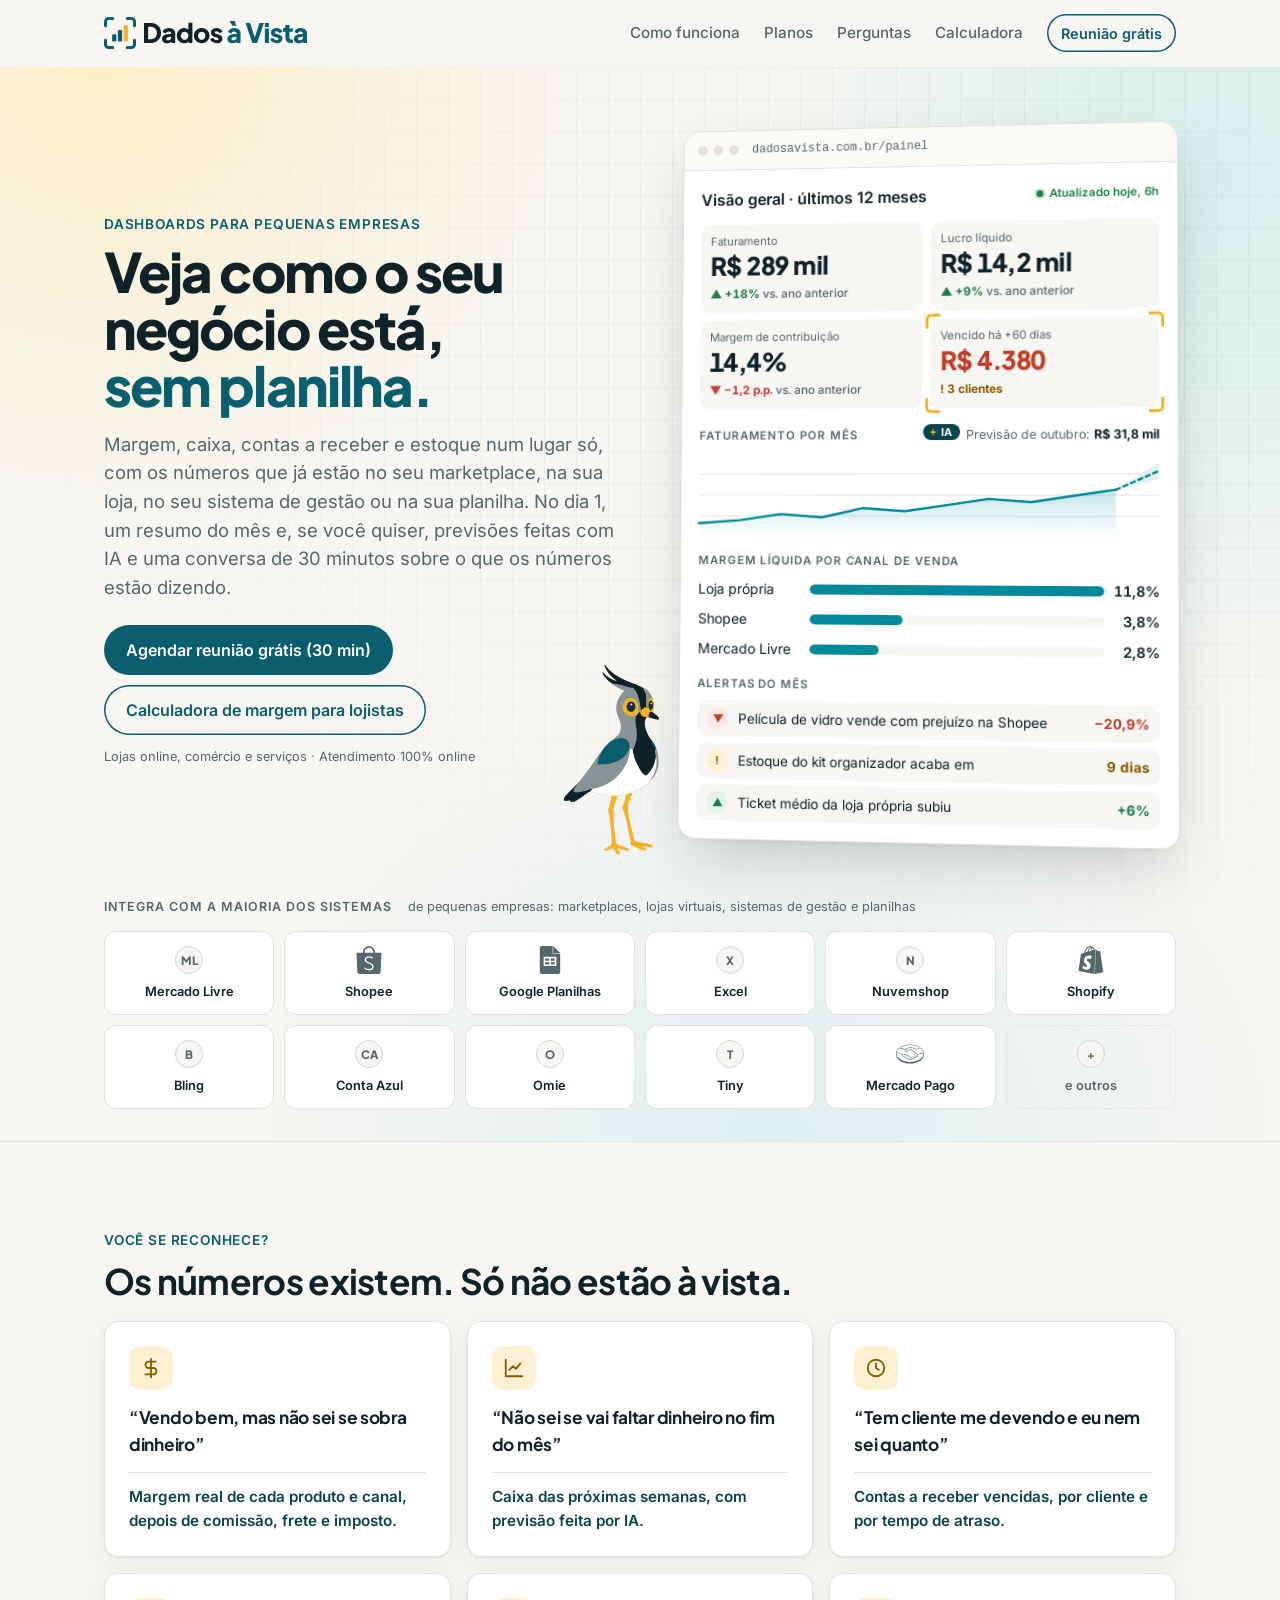
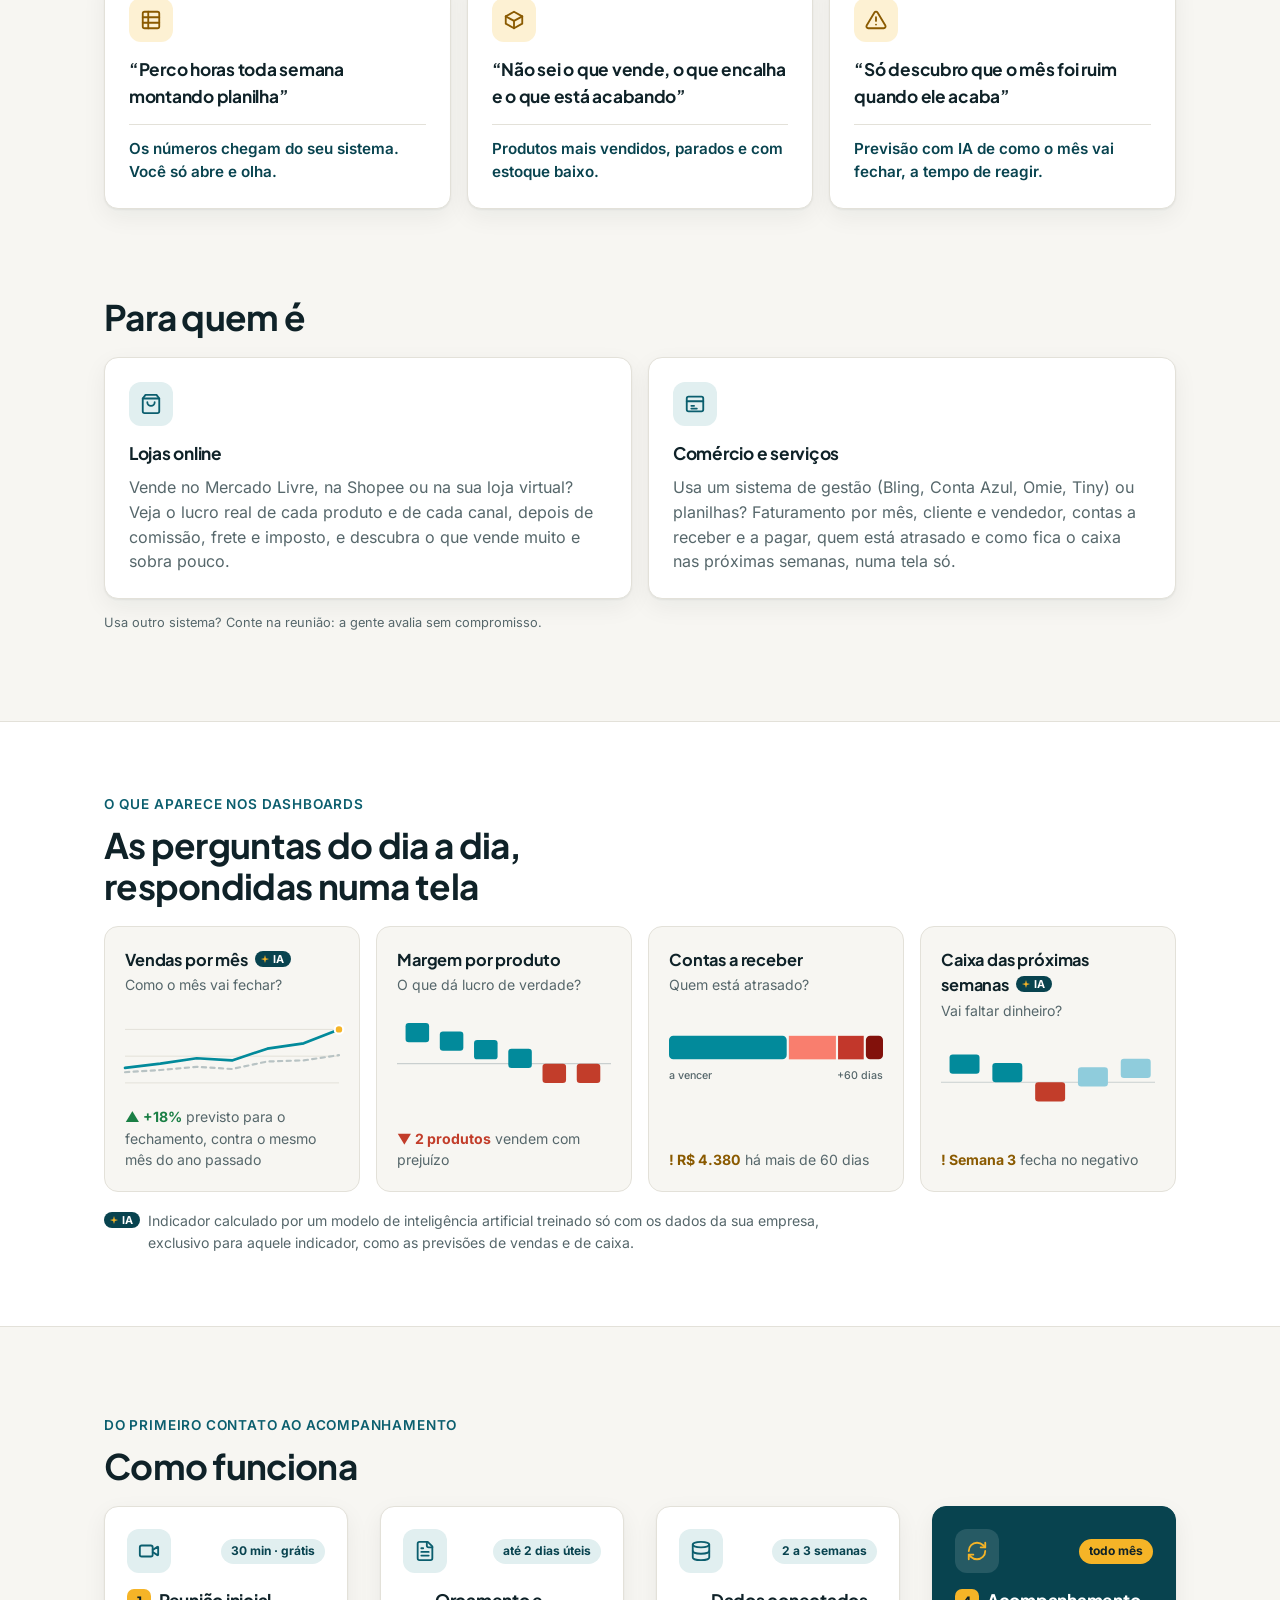
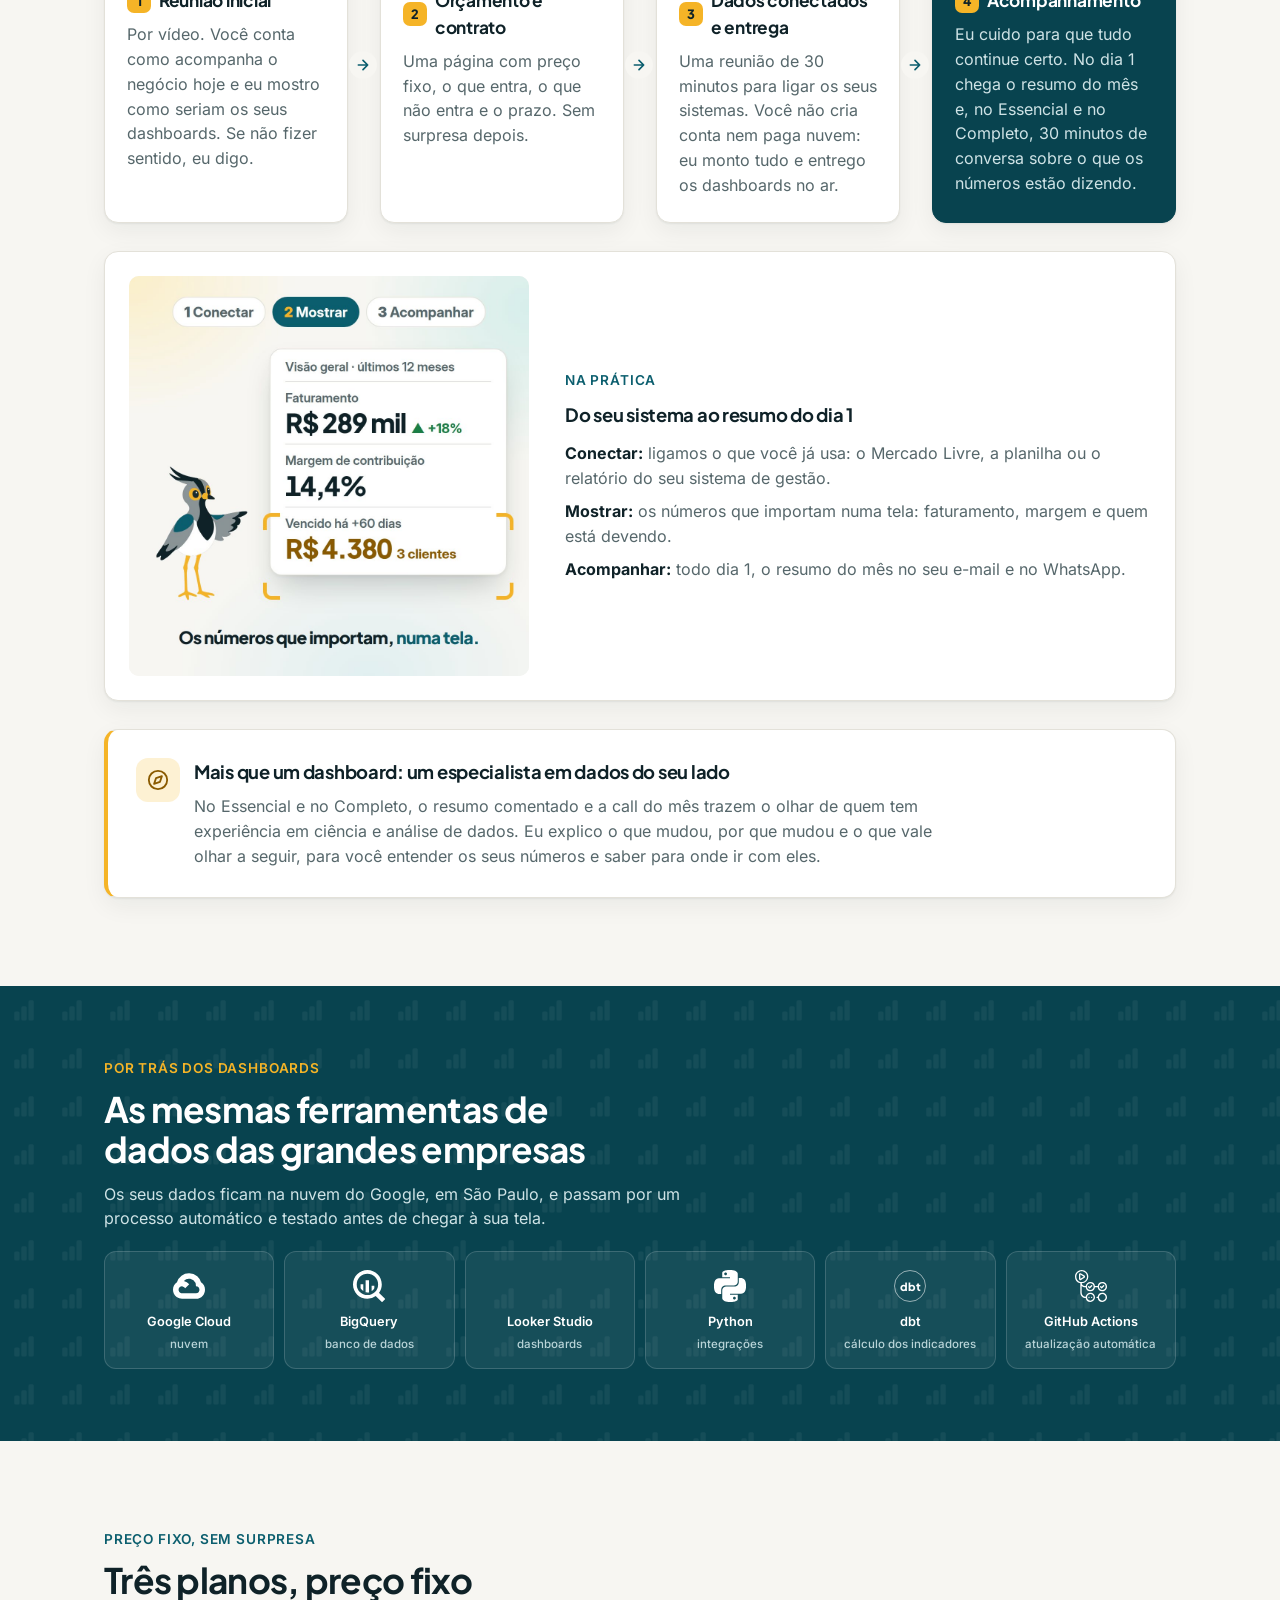
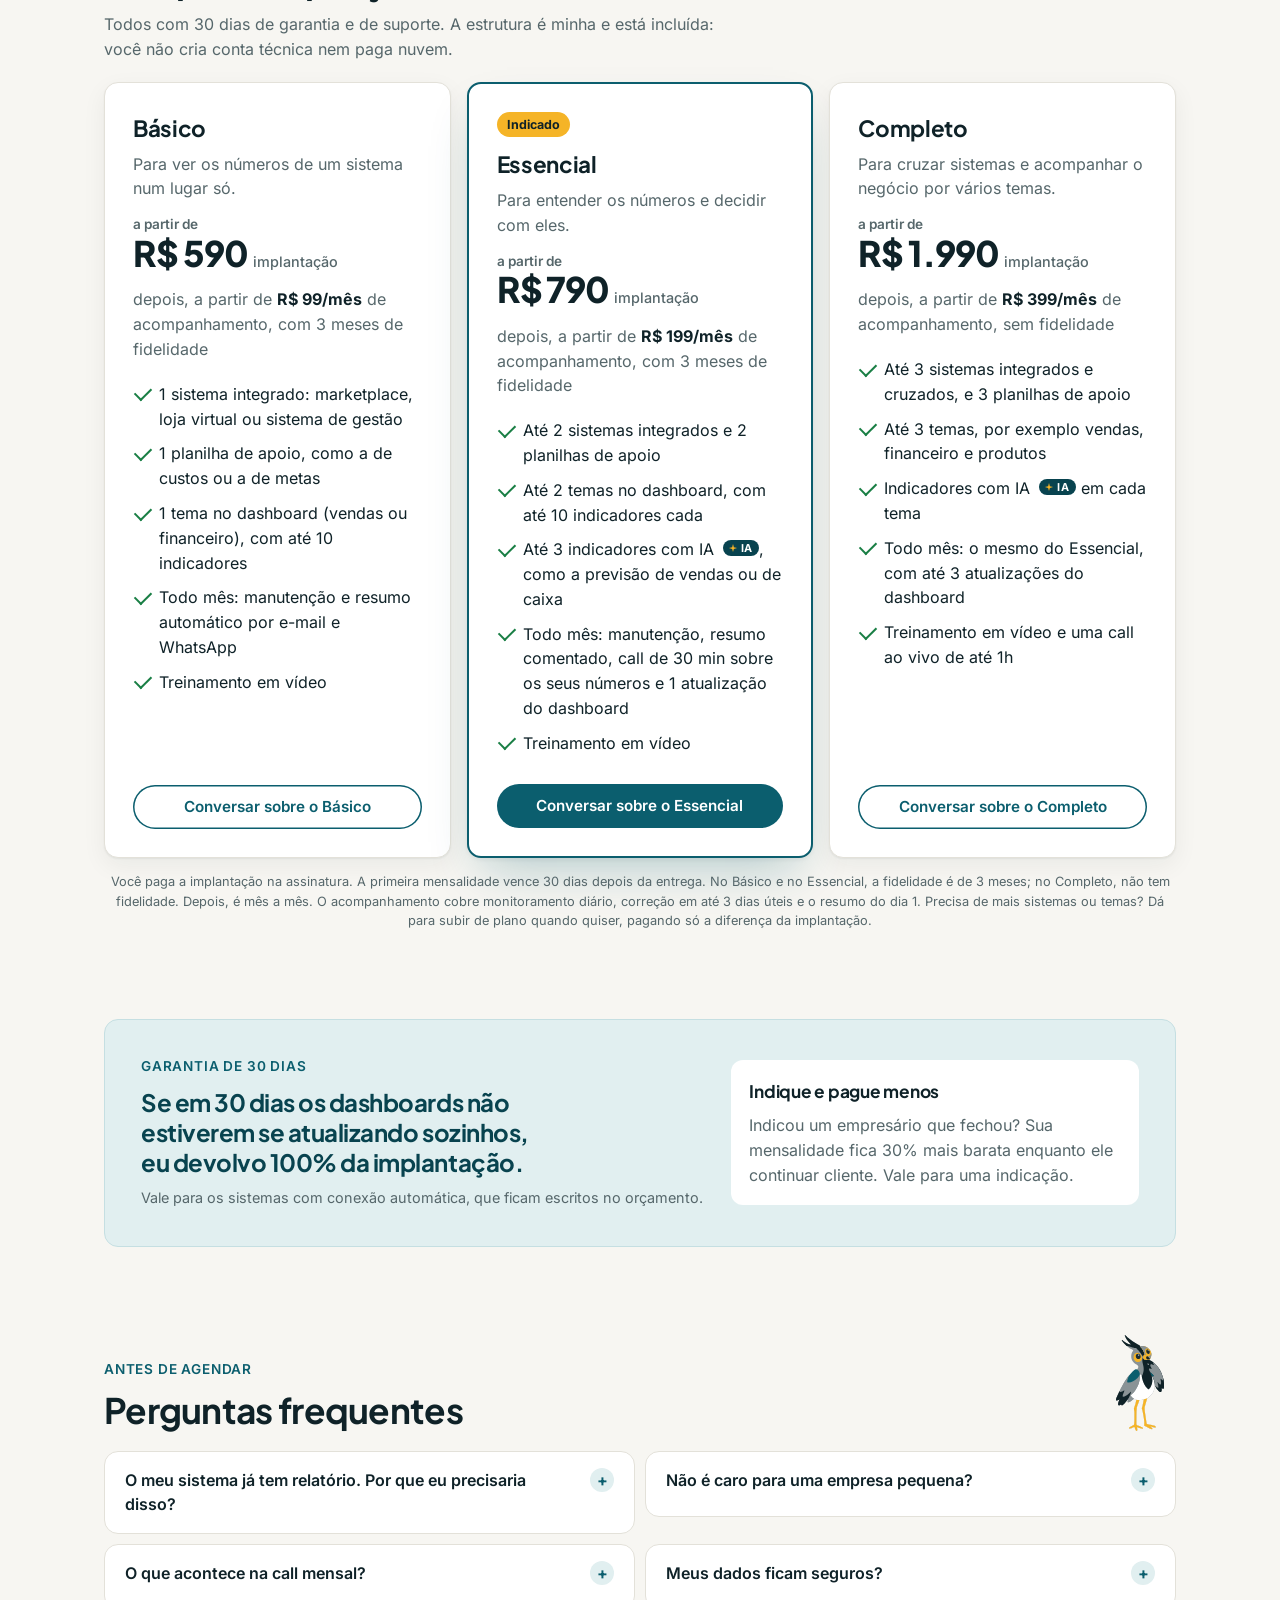
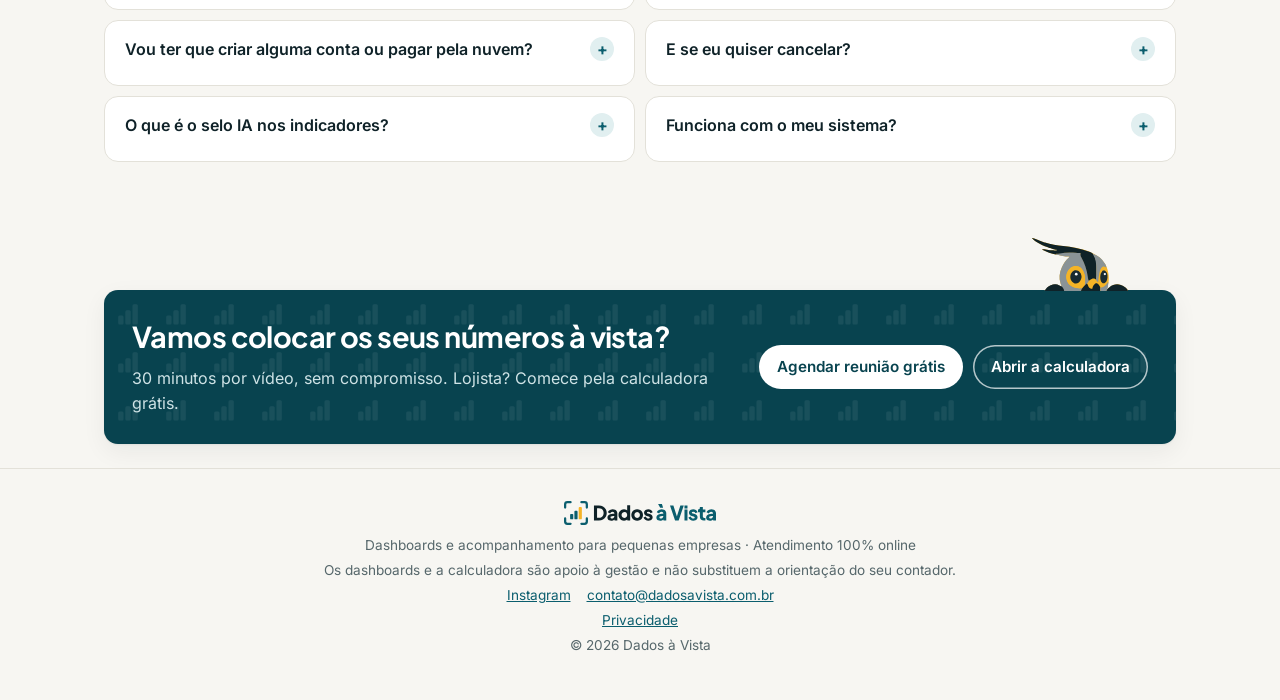
==== commit c5d675ce: "feat: add the AI seal and lock-in terms to the plan cards Rename the featured badge to "Indicado".  " ====
--- a/index.html
+++ b/index.html
@@ -331,7 +331,7 @@
           <h3>Básico</h3>
           <p class="plan-for">Para ver os números de um sistema num lugar só.</p>
           <p class="price"><span class="from">a partir de</span> R$ 590 <span class="unit">implantação</span></p>
-          <p class="price-sub">depois, a partir de <strong>R$ 99/mês</strong> de acompanhamento</p>
+          <p class="price-sub">depois, a partir de <strong>R$ 99/mês</strong> de acompanhamento, com 3 meses de fidelidade</p>
           <ul class="checks">
             <li>1 sistema integrado: marketplace, loja virtual ou sistema de gestão</li>
             <li>1 planilha de apoio, como a de custos ou a de metas</li>
@@ -342,15 +342,15 @@
           <a class="btn btn-ghost js-cal" href="#">Conversar sobre o Básico</a>
         </article>
         <article class="card plan plan-featured">
-          <p class="badge">Com IA e conversa todo mês</p>
+          <p class="badge">Indicado</p>
           <h3>Essencial</h3>
           <p class="plan-for">Para entender os números e decidir com eles.</p>
           <p class="price"><span class="from">a partir de</span> R$ 790 <span class="unit">implantação</span></p>
-          <p class="price-sub">depois, a partir de <strong>R$ 199/mês</strong> de acompanhamento</p>
+          <p class="price-sub">depois, a partir de <strong>R$ 199/mês</strong> de acompanhamento, com 3 meses de fidelidade</p>
           <ul class="checks">
             <li>Até 2 sistemas integrados e 2 planilhas de apoio</li>
             <li>Até 2 temas no dashboard, com até 10 indicadores cada</li>
-            <li>Até 3 indicadores com IA, como a previsão de vendas ou de caixa</li>
+            <li>Até 3 indicadores com IA <span class="ai-seal" title="Indicador feito com IA"><svg viewBox="0 0 16 16" aria-hidden="true"><path d="M8 1.5 9.4 6.6 14.5 8 9.4 9.4 8 14.5 6.6 9.4 1.5 8 6.6 6.6Z"/></svg>IA</span>, como a previsão de vendas ou de caixa</li>
             <li>Todo mês: manutenção, resumo comentado, call de 30 min sobre os seus números e
               1 atualização do dashboard</li>
             <li>Treinamento em vídeo</li>
@@ -361,11 +361,11 @@
           <h3>Completo</h3>
           <p class="plan-for">Para cruzar sistemas e acompanhar o negócio por vários temas.</p>
           <p class="price"><span class="from">a partir de</span> R$ 1.990 <span class="unit">implantação</span></p>
-          <p class="price-sub">depois, a partir de <strong>R$ 399/mês</strong>, sem fidelidade</p>
+          <p class="price-sub">depois, a partir de <strong>R$ 399/mês</strong> de acompanhamento, sem fidelidade</p>
           <ul class="checks">
             <li>Até 3 sistemas integrados e cruzados, e 3 planilhas de apoio</li>
             <li>Até 3 temas, por exemplo vendas, financeiro e produtos</li>
-            <li>Indicadores com IA em cada tema</li>
+            <li>Indicadores com IA <span class="ai-seal" title="Indicador feito com IA"><svg viewBox="0 0 16 16" aria-hidden="true"><path d="M8 1.5 9.4 6.6 14.5 8 9.4 9.4 8 14.5 6.6 9.4 1.5 8 6.6 6.6Z"/></svg>IA</span> em cada tema</li>
             <li>Todo mês: o mesmo do Essencial, com até 3 atualizações do dashboard</li>
             <li>Treinamento em vídeo e uma call ao vivo de até 1h</li>
           </ul>
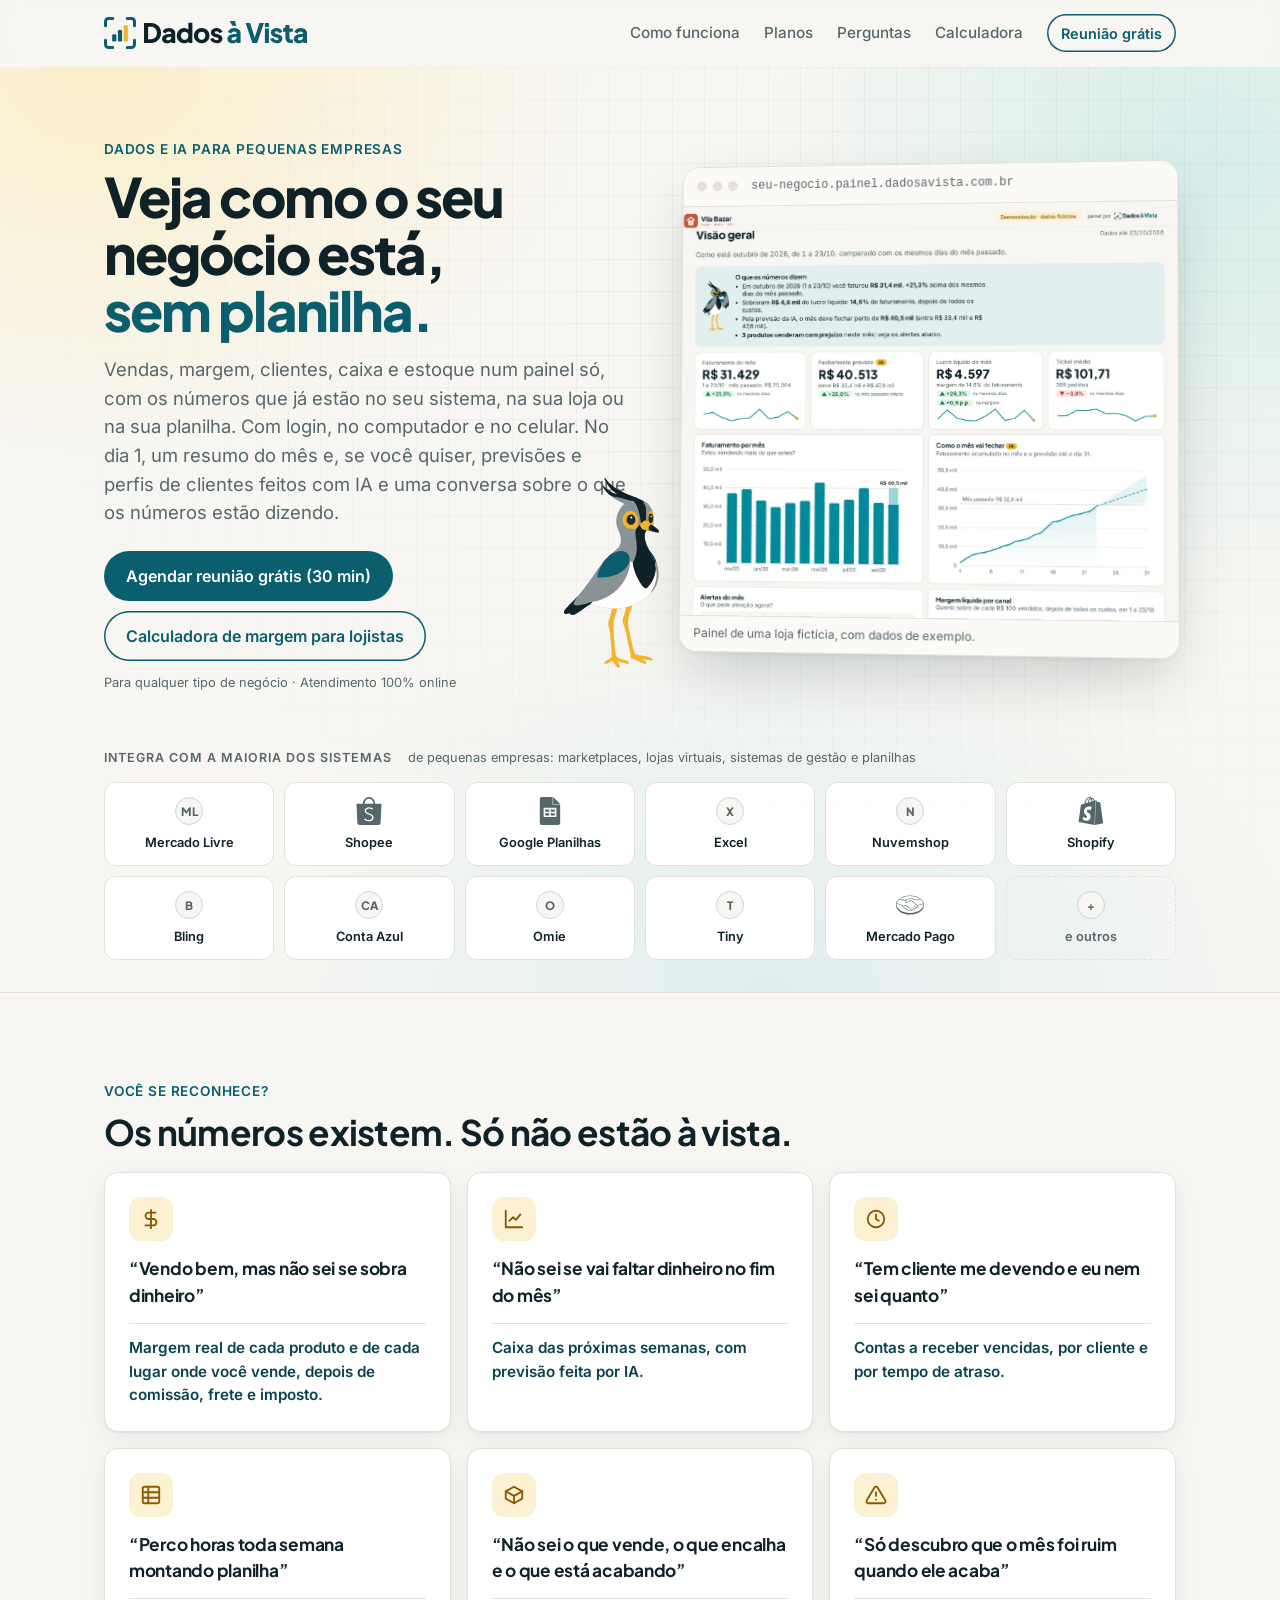
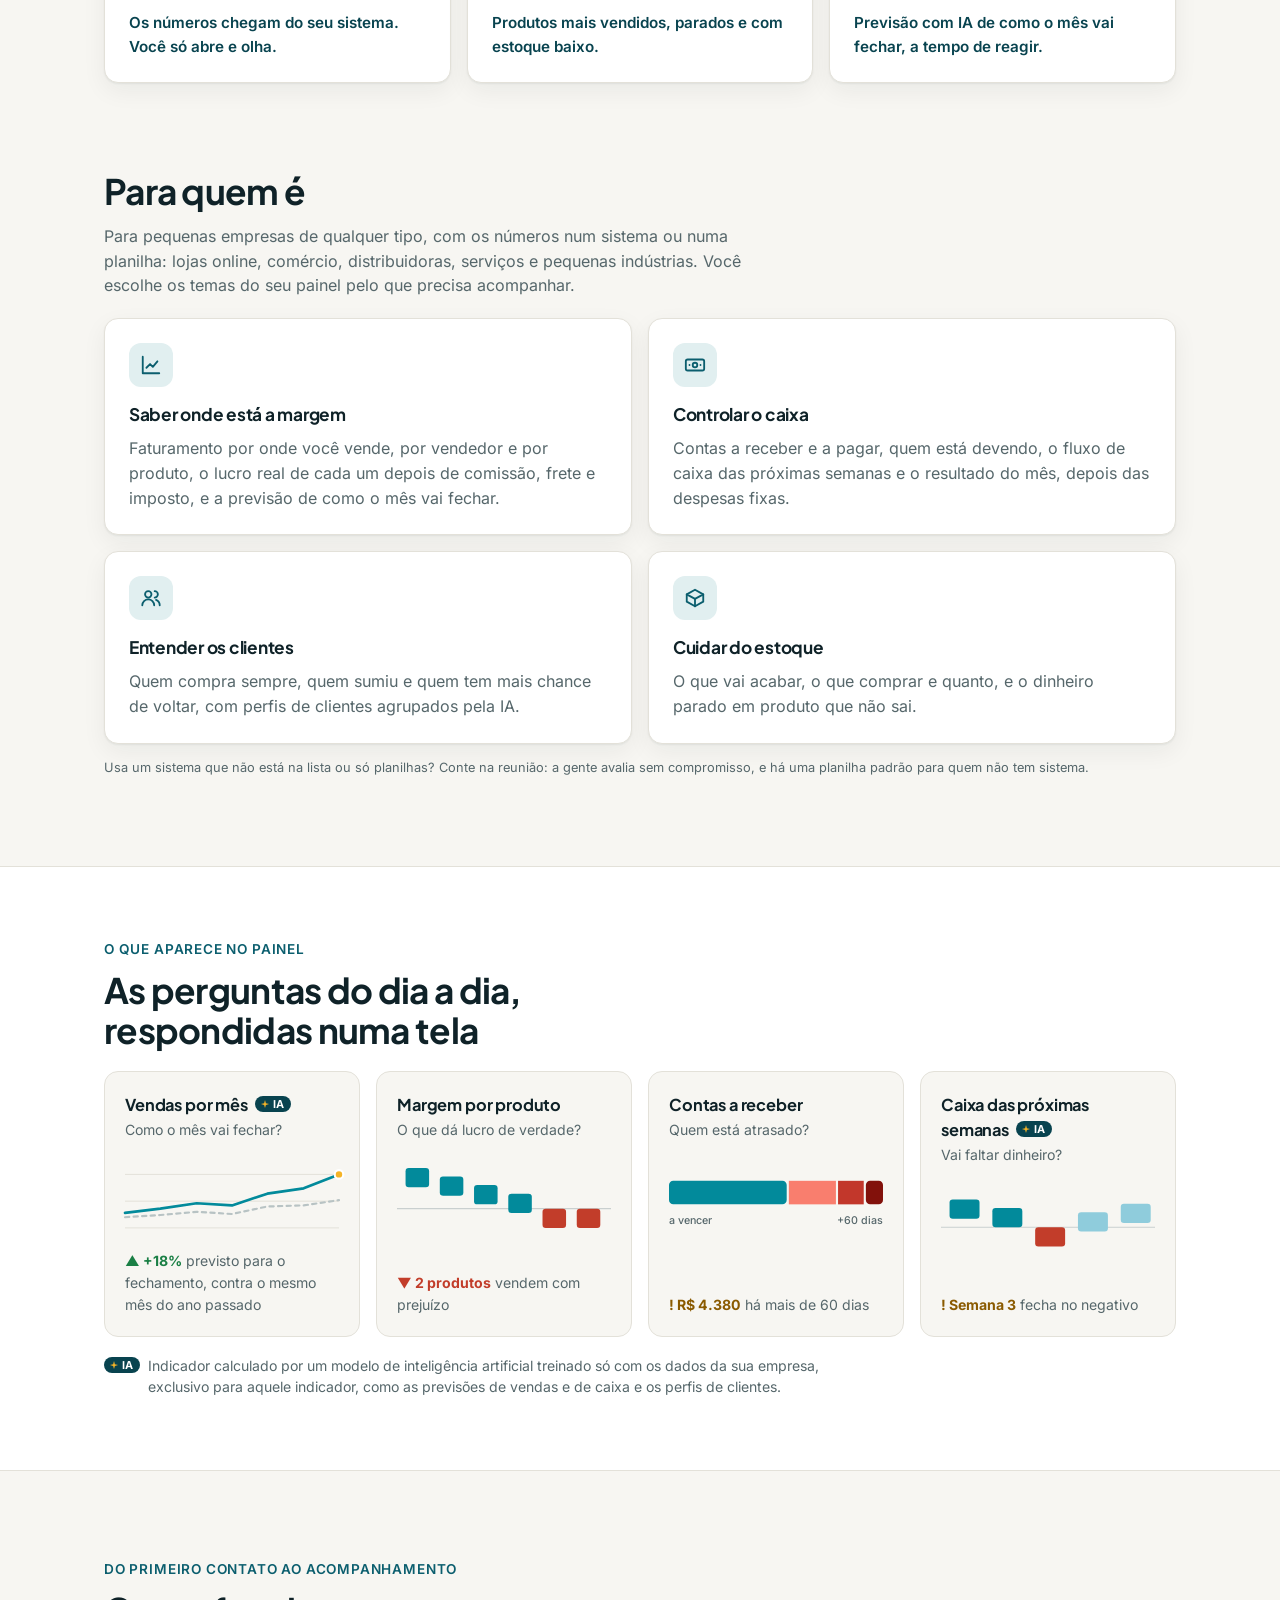
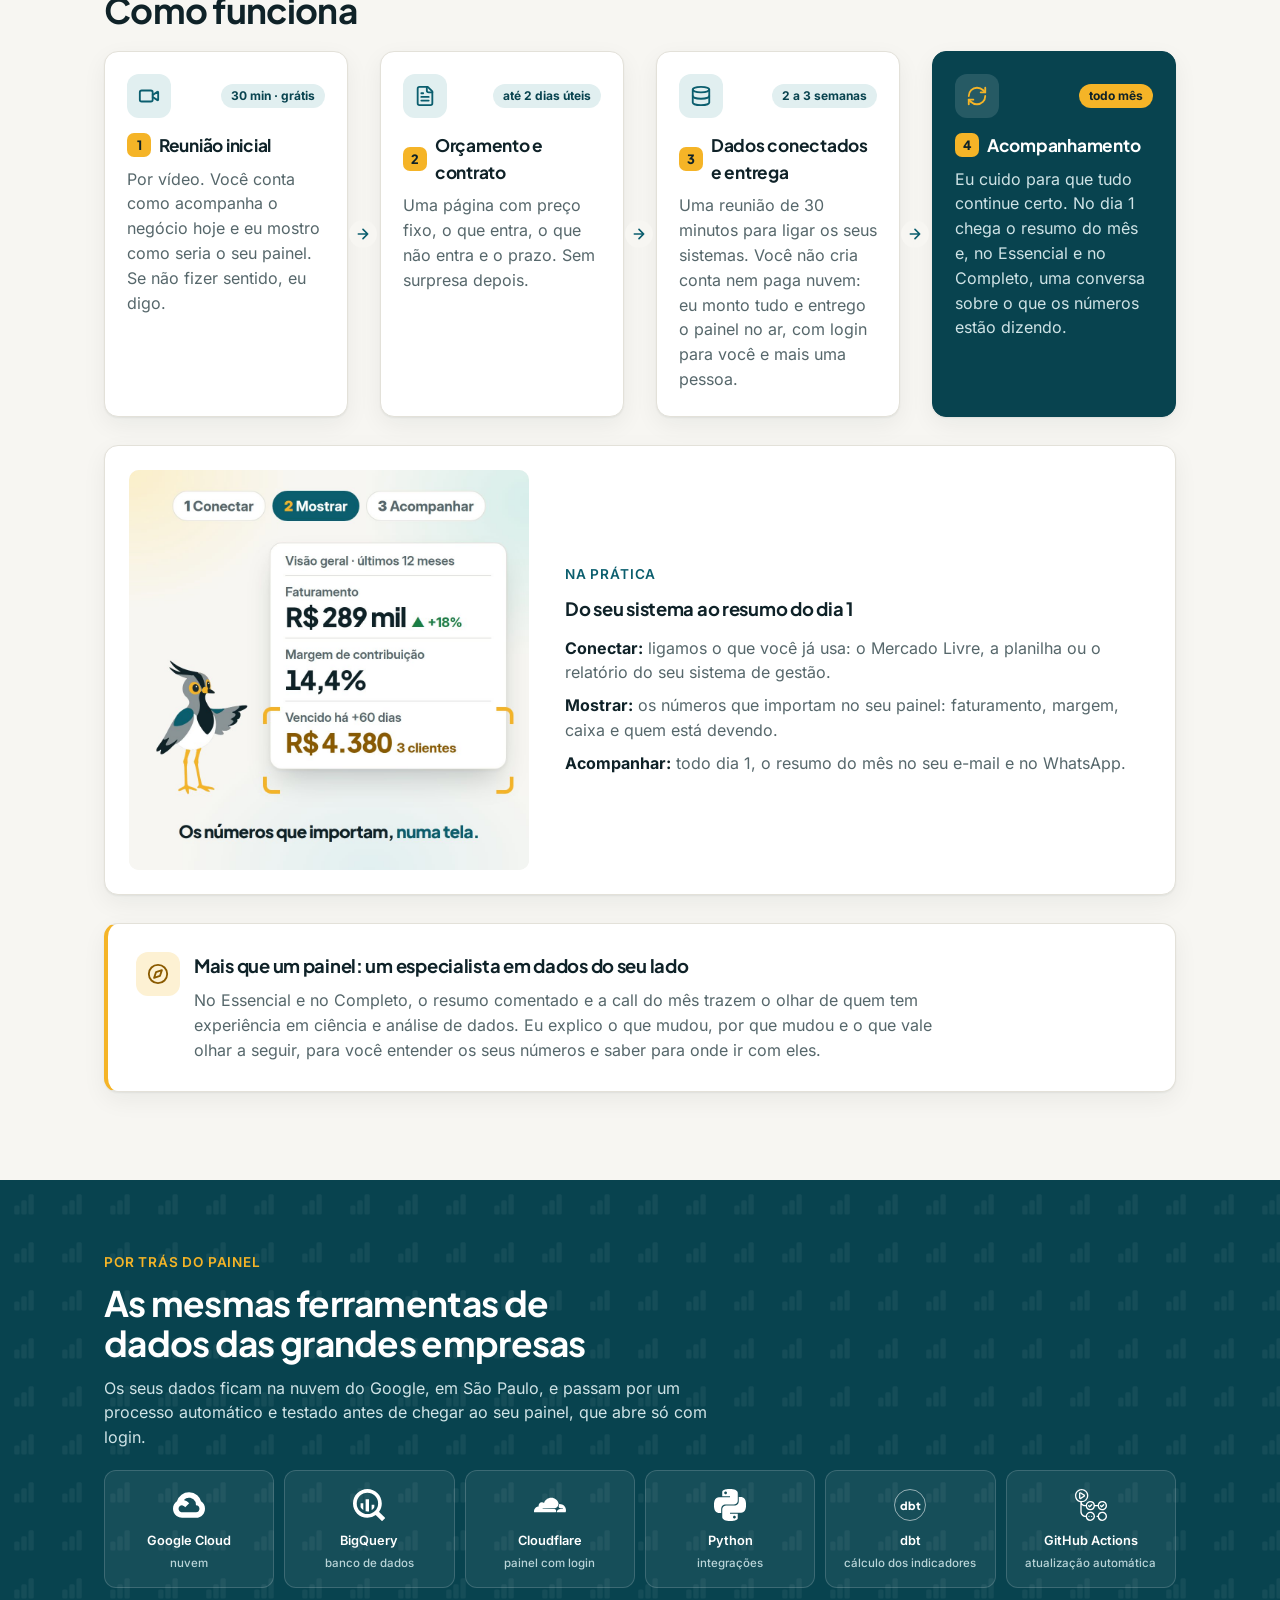
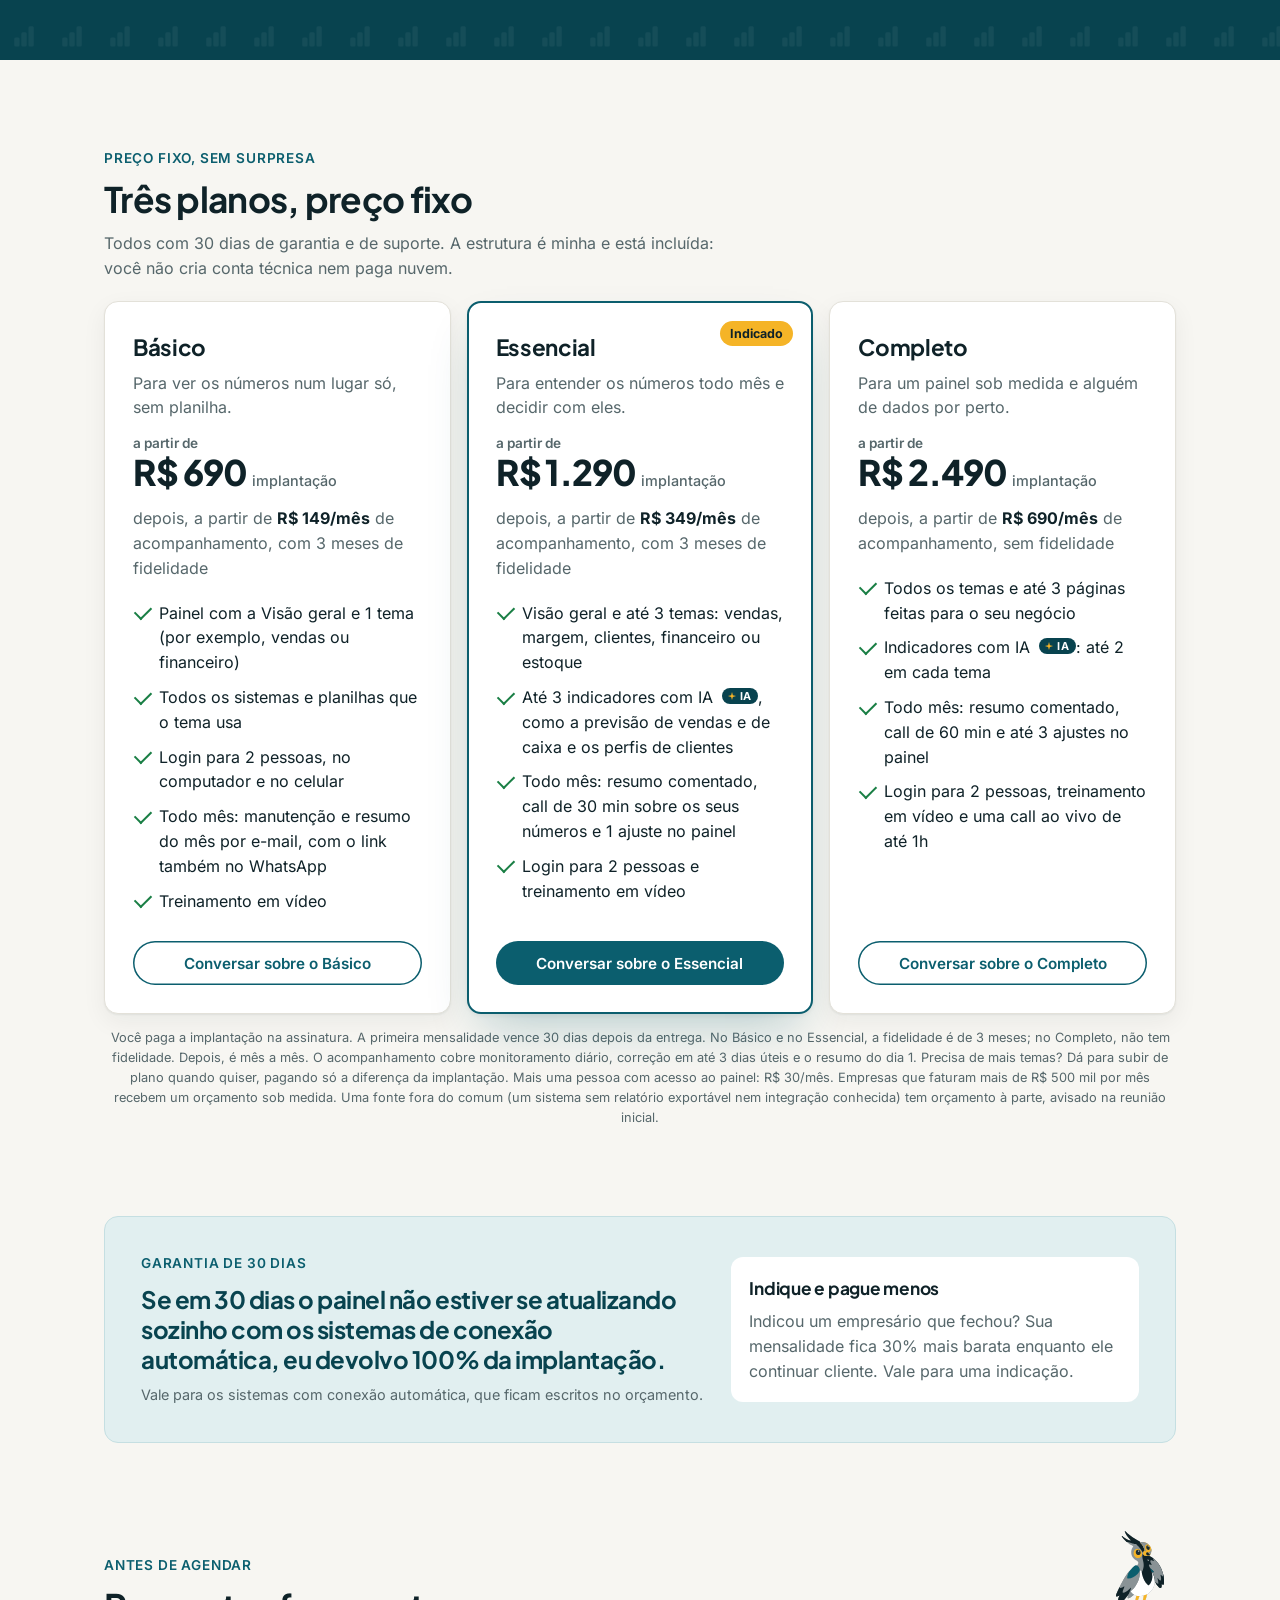
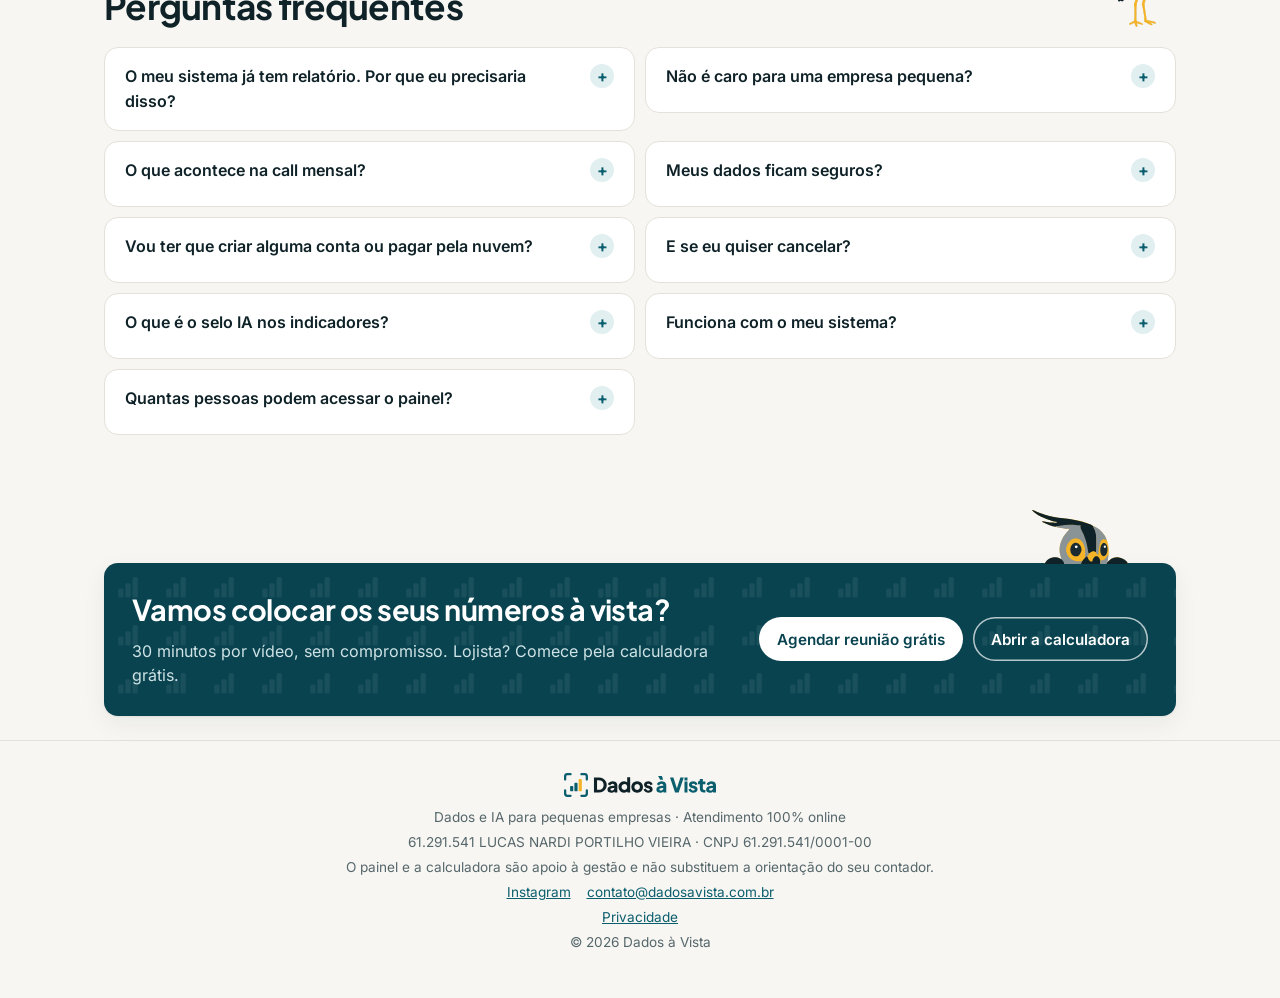
==== commit 037971df: "feat: painel copy, any business type, option A plans and a real painel capture - hero: real capture " ====
--- a/index.html
+++ b/index.html
@@ -3,10 +3,10 @@
 <head>
   <meta charset="utf-8">
   <meta name="viewport" content="width=device-width, initial-scale=1">
-  <title>Dashboards para pequenas empresas | Dados à Vista</title>
-  <meta name="description" content="Dashboards com os números do seu negócio num lugar só: margem, caixa, contas a receber e estoque. Integra com a maioria dos sistemas de pequenas empresas, com indicadores feitos com IA e, nos planos Essencial e Completo, uma conversa por mês.">
+  <title>Dados e IA para pequenas empresas | Dados à Vista</title>
+  <meta name="description" content="Um painel com os números do seu negócio num lugar só: vendas, margem, clientes, caixa e estoque. Nos planos Essencial e Completo, IA para prever o mês e entender os seus clientes. Para qualquer tipo de negócio, com os dados do seu sistema ou da sua planilha.">
   <meta property="og:title" content="Veja como o seu negócio está, sem planilha.">
-  <meta property="og:description" content="Dashboards integrados aos seus sistemas e um acompanhamento mensal dos seus números. Implantação a partir de R$ 590, com garantia de 30 dias.">
+  <meta property="og:description" content="Um painel com login, no computador e no celular, ligado aos seus sistemas, e um acompanhamento mensal dos seus números. Implantação a partir de R$ 690, com garantia de 30 dias.">
   <meta property="og:type" content="website">
   <meta property="og:url" content="https://dadosavista.com.br/">
   <meta property="og:image" content="https://dadosavista.com.br/assets/og.png">
@@ -40,73 +40,28 @@
     <div class="hero-band">
       <section class="wrap home-hero">
         <div class="hero">
-          <p class="eyebrow">Dashboards para pequenas empresas</p>
+          <p class="eyebrow">Dados e IA para pequenas empresas</p>
           <h1>Veja como o seu negócio está, <span class="hl">sem planilha.</span></h1>
-          <p class="lead">Margem, caixa, contas a receber e estoque num lugar só, com os números
-            que já estão no seu marketplace, na sua loja, no seu sistema de gestão ou na sua
-            planilha. No dia 1, um resumo do mês e, se você quiser, previsões feitas com IA e uma
-            conversa de 30 minutos sobre o que os números estão dizendo.</p>
+          <p class="lead">Vendas, margem, clientes, caixa e estoque num painel só, com os números
+            que já estão no seu sistema, na sua loja ou na sua planilha. Com login, no computador e
+            no celular. No dia 1, um resumo do mês e, se você quiser, previsões e perfis de clientes
+            feitos com IA e uma conversa sobre o que os números estão dizendo.</p>
           <div class="actions">
             <a class="btn btn-lg js-cal" href="#">Agendar reunião grátis (30 min)</a>
             <a class="btn btn-ghost btn-lg" href="calculadora/">Calculadora de margem para lojistas</a>
           </div>
-          <p class="hint">Lojas online, comércio e serviços · Atendimento 100% online</p>
-        </div>
-
-        <!-- Illustrative dashboard built from the example store's numbers (data-template).
-             Swap for a real screenshot once Lucas records it (assets/painel-*.png). -->
+          <p class="hint">Para qualquer tipo de negócio · Atendimento 100% online</p>
+        </div>
+
+        <!-- Real painel of the fictional demo store (data-template, `dav painel`), captured from the
+             demo with the menu hidden. The address bar shows the format of a client's painel. -->
         <div class="hero-visual">
         <img class="mascot-hero" src="assets/mascote-de-pe.svg" alt="" width="90" height="180">
-        <figure class="window mock" aria-label="Exemplo de dashboard">
-          <div class="window-bar" aria-hidden="true"><i></i><i></i><i></i><span>dadosavista.com.br/painel</span></div>
-          <div class="window-body">
-            <figcaption class="mock-head">
-              <span>Visão geral · últimos 12 meses</span>
-              <span class="live">Atualizado hoje, 6h</span>
-            </figcaption>
-            <div class="kpis">
-              <div>
-                <p class="kpi-label">Faturamento</p><p class="kpi-value">R$ 289 mil</p>
-                <p class="delta up">▲ +18% <span>vs. ano anterior</span></p>
-              </div>
-              <div>
-                <p class="kpi-label">Lucro líquido</p><p class="kpi-value">R$ 14,2 mil</p>
-                <p class="delta up">▲ +9% <span>vs. ano anterior</span></p>
-              </div>
-              <div>
-                <p class="kpi-label">Margem de contribuição</p><p class="kpi-value">14,4%</p>
-                <p class="delta down">▼ −1,2 p.p. <span>vs. ano anterior</span></p>
-              </div>
-              <div class="focus"><i></i>
-                <p class="kpi-label">Vencido há +60 dias</p><p class="kpi-value is-warn">R$ 4.380</p>
-                <p class="delta warn">! 3 clientes</p>
-              </div>
-            </div>
-            <div class="mock-row">
-              <p class="mock-sub">Faturamento por mês</p>
-              <p class="forecast"><span class="ai-seal" title="Indicador feito com IA"><svg viewBox="0 0 16 16" aria-hidden="true"><path d="M8 1.5 9.4 6.6 14.5 8 9.4 9.4 8 14.5 6.6 9.4 1.5 8 6.6 6.6Z"/></svg>IA</span> Previsão de outubro: <strong>R$ 31,8 mil</strong></p>
-            </div>
-            <svg class="line-chart" viewBox="0 0 300 84" preserveAspectRatio="none" aria-hidden="true">
-              <defs><linearGradient id="area" x1="0" x2="0" y1="0" y2="1"><stop offset="0" stop-color="#028a9b" stop-opacity=".22"/><stop offset="1" stop-color="#028a9b" stop-opacity="0"/></linearGradient></defs>
-              <g class="grid"><line x1="0" x2="300" y1="21" y2="21"/><line x1="0" x2="300" y1="42" y2="42"/><line x1="0" x2="300" y1="63" y2="63"/></g>
-              <path class="area" d="M0,70.7 27.3,67.6 54.5,61.4 81.8,64.5 109.1,55.2 136.4,58.3 163.6,52.1 190.9,45.9 218.2,49 245.5,42.8 272.7,36.6 V84 H0 Z"/>
-              <path class="band-forecast" d="M272.7,36.6 300,10 300,26 Z"/>
-              <polyline class="line" points="0,70.7 27.3,67.6 54.5,61.4 81.8,64.5 109.1,55.2 136.4,58.3 163.6,52.1 190.9,45.9 218.2,49 245.5,42.8 272.7,36.6"/>
-              <polyline class="line is-forecast" points="272.7,36.6 300,18"/>
-            </svg>
-            <p class="mock-sub">Margem líquida por canal de venda</p>
-            <ul class="hbars">
-              <li><span class="hb-name">Loja própria</span><span class="hb-track"><span class="hb-fill" style="width: 100%"></span></span><span class="hb-val">11,8%</span></li>
-              <li><span class="hb-name">Shopee</span><span class="hb-track"><span class="hb-fill" style="width: 32%"></span></span><span class="hb-val">3,8%</span></li>
-              <li><span class="hb-name">Mercado Livre</span><span class="hb-track"><span class="hb-fill" style="width: 24%"></span></span><span class="hb-val">2,8%</span></li>
-            </ul>
-            <p class="mock-sub">Alertas do mês</p>
-            <ul class="alerts">
-              <li class="is-loss"><span class="al-ico" aria-hidden="true">▼</span><span>Película de vidro vende com prejuízo na Shopee</span><strong>−20,9%</strong></li>
-              <li class="is-warn"><span class="al-ico" aria-hidden="true">!</span><span>Estoque do kit organizador acaba em</span><strong>9 dias</strong></li>
-              <li class="is-good"><span class="al-ico" aria-hidden="true">▲</span><span>Ticket médio da loja própria subiu</span><strong>+6%</strong></li>
-            </ul>
-          </div>
+        <figure class="window shot">
+          <div class="window-bar" aria-hidden="true"><i></i><i></i><i></i><span>seu-negocio.painel.dadosavista.com.br</span></div>
+          <img src="assets/painel-visao-geral.webp" width="1400" height="1167" fetchpriority="high"
+            alt="Painel de uma loja fictícia: resumo em frases do que os números dizem, faturamento do mês, fechamento previsto com IA, lucro líquido, ticket médio e gráficos de faturamento por mês e de como o mês vai fechar.">
+          <figcaption class="shot-note">Painel de uma loja fictícia, com dados de exemplo.</figcaption>
         </figure>
         </div>
       </section>
@@ -138,7 +93,7 @@
         <article class="card pain">
           <span class="tile is-warm" aria-hidden="true"><svg viewBox="0 0 24 24"><path d="M12 2v20M17 5H9.5a3.5 3.5 0 0 0 0 7h5a3.5 3.5 0 0 1 0 7H6"/></svg></span>
           <h3>Vendo bem, mas não sei se sobra dinheiro</h3>
-          <p class="fix">Margem real de cada produto e canal, depois de comissão, frete e imposto.</p>
+          <p class="fix">Margem real de cada produto e de cada lugar onde você vende, depois de comissão, frete e imposto.</p>
         </article>
         <article class="card pain">
           <span class="tile is-warm" aria-hidden="true"><svg viewBox="0 0 24 24"><path d="M3 3v18h18"/><path d="m7 14 4-4 3 3 5-6"/></svg></span>
@@ -170,30 +125,43 @@
 
     <section class="wrap section">
       <h2 class="section-title">Para quem é</h2>
+      <p class="section-lead">Para pequenas empresas de qualquer tipo, com os números num sistema ou
+        numa planilha: lojas online, comércio, distribuidoras, serviços e pequenas indústrias. Você
+        escolhe os temas do seu painel pelo que precisa acompanhar.</p>
       <div class="cards-2">
         <article class="card">
-          <span class="tile" aria-hidden="true"><svg viewBox="0 0 24 24"><path d="M6 2 3 6v14a2 2 0 0 0 2 2h14a2 2 0 0 0 2-2V6l-3-4Z"/><path d="M3 6h18"/><path d="M16 10a4 4 0 0 1-8 0"/></svg></span>
-          <h3>Lojas online</h3>
-          <p>Vende no Mercado Livre, na Shopee ou na sua loja virtual? Veja o lucro real de cada
-            produto e de cada canal, depois de comissão, frete e imposto, e descubra o que vende
-            muito e sobra pouco.</p>
+          <span class="tile" aria-hidden="true"><svg viewBox="0 0 24 24"><path d="M3 3v18h18"/><path d="m7 15 4-4 3 3 5-6"/></svg></span>
+          <h3>Saber onde está a margem</h3>
+          <p>Faturamento por onde você vende, por vendedor e por produto, o lucro real de cada um
+            depois de comissão, frete e imposto, e a previsão de como o mês vai fechar.</p>
         </article>
         <article class="card">
-          <span class="tile" aria-hidden="true"><svg viewBox="0 0 24 24"><rect x="3" y="4" width="18" height="16" rx="2"/><path d="M3 9h18M8 14h3M8 17h6"/></svg></span>
-          <h3>Comércio e serviços</h3>
-          <p>Usa um sistema de gestão (Bling, Conta Azul, Omie, Tiny) ou planilhas? Faturamento
-            por mês, cliente e vendedor, contas a receber e a pagar, quem está atrasado e como
-            fica o caixa nas próximas semanas, numa tela só.</p>
-        </article>
-      </div>
-      <p class="hint spaced">Usa outro sistema? Conte na reunião: a gente avalia sem compromisso.</p>
+          <span class="tile" aria-hidden="true"><svg viewBox="0 0 24 24"><rect x="2" y="6" width="20" height="12" rx="2"/><circle cx="12" cy="12" r="2.5"/><path d="M6 12h.01M18 12h.01"/></svg></span>
+          <h3>Controlar o caixa</h3>
+          <p>Contas a receber e a pagar, quem está devendo, o fluxo de caixa das próximas semanas e
+            o resultado do mês, depois das despesas fixas.</p>
+        </article>
+        <article class="card">
+          <span class="tile" aria-hidden="true"><svg viewBox="0 0 24 24"><circle cx="9" cy="8" r="3.5"/><path d="M2.5 20a6.5 6.5 0 0 1 13 0"/><path d="M16 4.5a3.5 3.5 0 0 1 0 7M21.5 20a6.5 6.5 0 0 0-4-6"/></svg></span>
+          <h3>Entender os clientes</h3>
+          <p>Quem compra sempre, quem sumiu e quem tem mais chance de voltar, com perfis de clientes
+            agrupados pela IA.</p>
+        </article>
+        <article class="card">
+          <span class="tile" aria-hidden="true"><svg viewBox="0 0 24 24"><path d="m21 8-9-5-9 5 9 5 9-5Z"/><path d="M3 8v8l9 5 9-5V8"/><path d="M12 13v8"/></svg></span>
+          <h3>Cuidar do estoque</h3>
+          <p>O que vai acabar, o que comprar e quanto, e o dinheiro parado em produto que não sai.</p>
+        </article>
+      </div>
+      <p class="hint spaced">Usa um sistema que não está na lista ou só planilhas? Conte na reunião:
+        a gente avalia sem compromisso, e há uma planilha padrão para quem não tem sistema.</p>
     </section>
 
 
 
     <section class="band">
       <div class="wrap section">
-        <p class="eyebrow">O que aparece nos dashboards</p>
+        <p class="eyebrow">O que aparece no painel</p>
         <h2 class="section-title">As perguntas do dia a dia, respondidas numa tela</h2>
         <div class="charts">
           <figure class="card chart-card">
@@ -226,7 +194,8 @@
           </figure>
         </div>
         <p class="ai-legend"><span class="ai-seal" title="Indicador feito com IA"><svg viewBox="0 0 16 16" aria-hidden="true"><path d="M8 1.5 9.4 6.6 14.5 8 9.4 9.4 8 14.5 6.6 9.4 1.5 8 6.6 6.6Z"/></svg>IA</span> <span>Indicador calculado por um modelo de inteligência artificial treinado só com os dados
-          da sua empresa, exclusivo para aquele indicador, como as previsões de vendas e de caixa.</span></p>
+          da sua empresa, exclusivo para aquele indicador, como as previsões de vendas e de caixa e os
+          perfis de clientes.</span></p>
       </div>
     </section>
 
@@ -244,8 +213,8 @@
             <span class="step-time">30 min · grátis</span>
           </div>
           <h3><span class="step-n">1</span>Reunião inicial</h3>
-          <p>Por vídeo. Você conta como acompanha o negócio hoje e eu mostro como seriam os seus
-            dashboards. Se não fizer sentido, eu digo.</p>
+          <p>Por vídeo. Você conta como acompanha o negócio hoje e eu mostro como seria o seu
+            painel. Se não fizer sentido, eu digo.</p>
         </li>
         <li class="card">
           <div class="step-top">
@@ -263,7 +232,7 @@
           </div>
           <h3><span class="step-n">3</span>Dados conectados e entrega</h3>
           <p>Uma reunião de 30 minutos para ligar os seus sistemas. Você não cria conta nem paga
-            nuvem: eu monto tudo e entrego os dashboards no ar.</p>
+            nuvem: eu monto tudo e entrego o painel no ar, com login para você e mais uma pessoa.</p>
         </li>
         <li class="card is-loop">
           <div class="step-top">
@@ -272,7 +241,7 @@
           </div>
           <h3><span class="step-n">4</span>Acompanhamento</h3>
           <p>Eu cuido para que tudo continue certo. No dia 1 chega o resumo do mês e, no Essencial
-            e no Completo, 30 minutos de conversa sobre o que os números estão dizendo.</p>
+            e no Completo, uma conversa sobre o que os números estão dizendo.</p>
         </li>
       </ol>
 
@@ -286,8 +255,8 @@
           <ul>
             <li><strong>Conectar:</strong> ligamos o que você já usa: o Mercado Livre, a planilha
               ou o relatório do seu sistema de gestão.</li>
-            <li><strong>Mostrar:</strong> os números que importam numa tela: faturamento, margem e
-              quem está devendo.</li>
+            <li><strong>Mostrar:</strong> os números que importam no seu painel: faturamento, margem,
+              caixa e quem está devendo.</li>
             <li><strong>Acompanhar:</strong> todo dia 1, o resumo do mês no seu e-mail e no WhatsApp.</li>
           </ul>
         </figcaption>
@@ -296,7 +265,7 @@
       <div class="card expert">
         <span class="tile is-warm" aria-hidden="true"><svg viewBox="0 0 24 24"><circle cx="12" cy="12" r="10"/><path d="m16.24 7.76-2.12 6.36-6.36 2.12 2.12-6.36Z"/></svg></span>
         <div>
-          <h3>Mais que um dashboard: um especialista em dados do seu lado</h3>
+          <h3>Mais que um painel: um especialista em dados do seu lado</h3>
           <p>No Essencial e no Completo, o resumo comentado e a call do mês trazem o olhar de quem tem
             experiência em ciência e análise de dados. Eu explico o que mudou, por que mudou e o que
             vale olhar a seguir, para você entender os seus números e saber para onde ir com eles.</p>
@@ -306,14 +275,14 @@
 
     <section class="band-dark" aria-labelledby="tech-titulo">
       <div class="wrap section">
-        <p class="eyebrow">Por trás dos dashboards</p>
+        <p class="eyebrow">Por trás do painel</p>
         <h2 class="section-title" id="tech-titulo">As mesmas ferramentas de dados das grandes empresas</h2>
         <p class="section-lead">Os seus dados ficam na nuvem do Google, em São Paulo, e passam por um
-          processo automático e testado antes de chegar à sua tela.</p>
+          processo automático e testado antes de chegar ao seu painel, que abre só com login.</p>
         <ul class="logo-grid is-dark">
           <li><span class="logo-ico" style="--ico: url(/assets/logos/googlecloud.svg)" aria-hidden="true"></span><span>Google Cloud</span><small>nuvem</small></li>
           <li><span class="logo-ico" style="--ico: url(/assets/logos/googlebigquery.svg)" aria-hidden="true"></span><span>BigQuery</span><small>banco de dados</small></li>
-          <li><span class="logo-ico" style="--ico: url(/assets/logos/looker.svg)" aria-hidden="true"></span><span>Looker Studio</span><small>dashboards</small></li>
+          <li><span class="logo-ico" style="--ico: url(/assets/logos/cloudflare.svg)" aria-hidden="true"></span><span>Cloudflare</span><small>painel com login</small></li>
           <li><span class="logo-ico" style="--ico: url(/assets/logos/python.svg)" aria-hidden="true"></span><span>Python</span><small>integrações</small></li>
           <li><span class="logo-ico is-mono" aria-hidden="true">dbt</span><span>dbt</span><small>cálculo dos indicadores</small></li>
           <li><span class="logo-ico" style="--ico: url(/assets/logos/githubactions.svg)" aria-hidden="true"></span><span>GitHub Actions</span><small>atualização automática</small></li>
@@ -329,14 +298,14 @@
       <div class="plans">
         <article class="card plan">
           <h3>Básico</h3>
-          <p class="plan-for">Para ver os números de um sistema num lugar só.</p>
-          <p class="price"><span class="from">a partir de</span> R$ 590 <span class="unit">implantação</span></p>
-          <p class="price-sub">depois, a partir de <strong>R$ 99/mês</strong> de acompanhamento, com 3 meses de fidelidade</p>
+          <p class="plan-for">Para ver os números num lugar só, sem planilha.</p>
+          <p class="price"><span class="from">a partir de</span> R$ 690 <span class="unit">implantação</span></p>
+          <p class="price-sub">depois, a partir de <strong>R$ 149/mês</strong> de acompanhamento, com 3 meses de fidelidade</p>
           <ul class="checks">
-            <li>1 sistema integrado: marketplace, loja virtual ou sistema de gestão</li>
-            <li>1 planilha de apoio, como a de custos ou a de metas</li>
-            <li>1 tema no dashboard (vendas ou financeiro), com até 10 indicadores</li>
-            <li>Todo mês: manutenção e resumo automático por e-mail e WhatsApp</li>
+            <li>Painel com a Visão geral e 1 tema (por exemplo, vendas ou financeiro)</li>
+            <li>Todos os sistemas e planilhas que o tema usa</li>
+            <li>Login para 2 pessoas, no computador e no celular</li>
+            <li>Todo mês: manutenção e resumo do mês por e-mail, com o link também no WhatsApp</li>
             <li>Treinamento em vídeo</li>
           </ul>
           <a class="btn btn-ghost js-cal" href="#">Conversar sobre o Básico</a>
@@ -344,30 +313,27 @@
         <article class="card plan plan-featured">
           <p class="badge">Indicado</p>
           <h3>Essencial</h3>
-          <p class="plan-for">Para entender os números e decidir com eles.</p>
-          <p class="price"><span class="from">a partir de</span> R$ 790 <span class="unit">implantação</span></p>
-          <p class="price-sub">depois, a partir de <strong>R$ 199/mês</strong> de acompanhamento, com 3 meses de fidelidade</p>
+          <p class="plan-for">Para entender os números todo mês e decidir com eles.</p>
+          <p class="price"><span class="from">a partir de</span> R$ 1.290 <span class="unit">implantação</span></p>
+          <p class="price-sub">depois, a partir de <strong>R$ 349/mês</strong> de acompanhamento, com 3 meses de fidelidade</p>
           <ul class="checks">
-            <li>Até 2 sistemas integrados e 2 planilhas de apoio</li>
-            <li>Até 2 temas no dashboard, com até 10 indicadores cada</li>
-            <li>Até 3 indicadores com IA <span class="ai-seal" title="Indicador feito com IA"><svg viewBox="0 0 16 16" aria-hidden="true"><path d="M8 1.5 9.4 6.6 14.5 8 9.4 9.4 8 14.5 6.6 9.4 1.5 8 6.6 6.6Z"/></svg>IA</span>, como a previsão de vendas ou de caixa</li>
-            <li>Todo mês: manutenção, resumo comentado, call de 30 min sobre os seus números e
-              1 atualização do dashboard</li>
-            <li>Treinamento em vídeo</li>
+            <li>Visão geral e até 3 temas: vendas, margem, clientes, financeiro ou estoque</li>
+            <li>Até 3 indicadores com IA <span class="ai-seal" title="Indicador feito com IA"><svg viewBox="0 0 16 16" aria-hidden="true"><path d="M8 1.5 9.4 6.6 14.5 8 9.4 9.4 8 14.5 6.6 9.4 1.5 8 6.6 6.6Z"/></svg>IA</span>, como a previsão de vendas e de caixa e os perfis de clientes</li>
+            <li>Todo mês: resumo comentado, call de 30 min sobre os seus números e 1 ajuste no painel</li>
+            <li>Login para 2 pessoas e treinamento em vídeo</li>
           </ul>
           <a class="btn js-cal" href="#">Conversar sobre o Essencial</a>
         </article>
         <article class="card plan">
           <h3>Completo</h3>
-          <p class="plan-for">Para cruzar sistemas e acompanhar o negócio por vários temas.</p>
-          <p class="price"><span class="from">a partir de</span> R$ 1.990 <span class="unit">implantação</span></p>
-          <p class="price-sub">depois, a partir de <strong>R$ 399/mês</strong> de acompanhamento, sem fidelidade</p>
+          <p class="plan-for">Para um painel sob medida e alguém de dados por perto.</p>
+          <p class="price"><span class="from">a partir de</span> R$ 2.490 <span class="unit">implantação</span></p>
+          <p class="price-sub">depois, a partir de <strong>R$ 690/mês</strong> de acompanhamento, sem fidelidade</p>
           <ul class="checks">
-            <li>Até 3 sistemas integrados e cruzados, e 3 planilhas de apoio</li>
-            <li>Até 3 temas, por exemplo vendas, financeiro e produtos</li>
-            <li>Indicadores com IA <span class="ai-seal" title="Indicador feito com IA"><svg viewBox="0 0 16 16" aria-hidden="true"><path d="M8 1.5 9.4 6.6 14.5 8 9.4 9.4 8 14.5 6.6 9.4 1.5 8 6.6 6.6Z"/></svg>IA</span> em cada tema</li>
-            <li>Todo mês: o mesmo do Essencial, com até 3 atualizações do dashboard</li>
-            <li>Treinamento em vídeo e uma call ao vivo de até 1h</li>
+            <li>Todos os temas e até 3 páginas feitas para o seu negócio</li>
+            <li>Indicadores com IA <span class="ai-seal" title="Indicador feito com IA"><svg viewBox="0 0 16 16" aria-hidden="true"><path d="M8 1.5 9.4 6.6 14.5 8 9.4 9.4 8 14.5 6.6 9.4 1.5 8 6.6 6.6Z"/></svg>IA</span>: até 2 em cada tema</li>
+            <li>Todo mês: resumo comentado, call de 60 min e até 3 ajustes no painel</li>
+            <li>Login para 2 pessoas, treinamento em vídeo e uma call ao vivo de até 1h</li>
           </ul>
           <a class="btn btn-ghost js-cal" href="#">Conversar sobre o Completo</a>
         </article>
@@ -375,15 +341,18 @@
       <p class="hint center">Você paga a implantação na assinatura. A primeira mensalidade vence
         30 dias depois da entrega. No Básico e no Essencial, a fidelidade é de 3 meses; no Completo,
         não tem fidelidade. Depois, é mês a mês. O acompanhamento cobre monitoramento diário,
-        correção em até 3 dias úteis e o resumo do dia 1. Precisa de mais sistemas ou temas? Dá para
-        subir de plano quando quiser, pagando só a diferença da implantação.</p>
+        correção em até 3 dias úteis e o resumo do dia 1. Precisa de mais temas? Dá para subir de
+        plano quando quiser, pagando só a diferença da implantação. Mais uma pessoa com acesso ao
+        painel: R$ 30/mês. Empresas que faturam mais de R$ 500 mil por mês recebem um orçamento sob
+        medida. Uma fonte fora do comum (um sistema sem relatório exportável nem integração conhecida)
+        tem orçamento à parte, avisado na reunião inicial.</p>
     </section>
 
     <section class="wrap section">
       <div class="card guarantee">
         <div>
           <p class="eyebrow">Garantia de 30 dias</p>
-          <h2>Se em 30 dias os dashboards não estiverem se atualizando sozinhos, eu devolvo 100% da implantação.</h2>
+          <h2>Se em 30 dias o painel não estiver se atualizando sozinho com os sistemas de conexão automática, eu devolvo 100% da implantação.</h2>
           <p class="guarantee-note">Vale para os sistemas com conexão automática, que ficam escritos no orçamento.</p>
         </div>
         <div class="referral">
@@ -406,19 +375,19 @@
         <details class="card">
           <summary>O meu sistema já tem relatório. Por que eu precisaria disso?</summary>
           <p>O relatório do Bling ou do marketplace mostra o que aconteceu dentro dele. O
-            dashboard junta o sistema com o que só você sabe (custos, metas), mostra o que importa
-            numa tela só e, todo mês, chega um resumo do que mudou no seu e-mail e no WhatsApp. No Essencial e no Completo, a
+            painel junta os seus sistemas com o que só você sabe (custos, metas), mostra o que importa
+            num lugar só e, todo mês, chega um resumo do que mudou no seu e-mail e no WhatsApp. No Essencial e no Completo, a
             gente ainda conversa sobre o que os números estão dizendo.</p>
         </details>
         <details class="card">
           <summary>Não é caro para uma empresa pequena?</summary>
-          <p>O Básico custa pouco mais de R$ 3 por dia de acompanhamento, e o Essencial, com uma conversa
-            mensal sobre o seu negócio, menos de R$ 7. Um produto vendido com prejuízo ou um cliente que não paga há 60
-            dias, descobertos no primeiro mês, costumam pagar o ano.</p>
+          <p>O acompanhamento do Básico sai a partir de uns R$ 5 por dia, e o do Essencial, com IA e uma
+            conversa mensal sobre o seu negócio, a partir de menos de R$ 12. Um produto vendido com prejuízo, um cliente que
+            não paga há 60 dias ou um estoque parado, descobertos cedo, podem pagar esse valor.</p>
         </details>
         <details class="card">
           <summary>O que acontece na call mensal?</summary>
-          <p>Ela faz parte do Essencial e do Completo. São 30 minutos por vídeo. Eu trago três números do mês (um que melhorou, um que
+          <p>Ela faz parte do Essencial (30 minutos) e do Completo (60 minutos), por vídeo. Eu trago três números do mês (um que melhorou, um que
             piorou e um que merece atenção), a gente entende o porquê e combina uma ou duas
             ações. É a visão de quem trabalha com análise de dados ajudando você a decidir o próximo
             passo (não é consultoria contábil).</p>
@@ -426,33 +395,40 @@
         <details class="card">
           <summary>Meus dados ficam seguros?</summary>
           <p>Ficam num banco de dados do Google, em São Paulo, separados dos de outros clientes. O
-            acesso aos seus sistemas é só de leitura, dados pessoais desnecessários (como CPF e
-            telefone de compradores) são descartados na entrada e o contrato tem um anexo de
+            painel é publicado no Cloudflare e só abre para os e-mails que você autorizar, com um código
+            enviado ao seu e-mail para entrar. O acesso aos seus sistemas é só de leitura, dados pessoais desnecessários
+            (como CPF e telefone de compradores) são descartados na entrada e o contrato tem um anexo de
             proteção de dados (LGPD).</p>
         </details>
         <details class="card">
           <summary>Vou ter que criar alguma conta ou pagar pela nuvem?</summary>
           <p>Não. A estrutura é toda minha e está incluída na mensalidade. Você só autoriza o
-            acesso de leitura ao seu sistema e recebe o link dos dashboards.</p>
+            acesso de leitura ao seu sistema e recebe o link do seu painel.</p>
         </details>
         <details class="card">
           <summary>E se eu quiser cancelar?</summary>
           <p>Depois das 3 primeiras mensalidades (no Completo, a qualquer momento), é mês a mês: é só avisar até o vencimento. Você recebe
-            todos os seus dados numa planilha e uma cópia dos dashboards na sua conta Google: eles
-            continuam no ar, só param de atualizar. Depois eu apago tudo do meu lado.</p>
+            todos os seus dados numa planilha, o painel em PDF e os arquivos do painel, que podem ser
+            publicados em qualquer hospedagem de site. Depois eu apago tudo do meu lado.</p>
         </details>
         <details class="card">
           <summary>O que é o selo IA nos indicadores?</summary>
-          <p>No Essencial e no Completo, alguns indicadores, como as previsões de vendas e de caixa, são calculados por um
-            modelo de inteligência artificial treinado só com os dados da sua empresa e feito
-            exclusivamente para aquele indicador. Os dados não saem da estrutura da Dados à Vista
-            e nenhum dado pessoal de clientes entra nesses modelos.</p>
+          <p>No Essencial e no Completo, alguns indicadores, como as previsões de vendas e de caixa e os
+            perfis de clientes, são calculados por um modelo de inteligência artificial treinado só com
+            os dados da sua empresa e feito exclusivamente para aquele indicador. Os modelos rodam na
+            estrutura da Dados à Vista, e nenhum nome, e-mail, CPF ou telefone entra neles.</p>
         </details>
         <details class="card">
           <summary>Funciona com o meu sistema?</summary>
           <p>Funciona com a maioria dos sistemas de pequenas empresas: marketplaces, lojas
-            virtuais, sistemas de gestão e planilhas. Na reunião inicial eu confirmo como o seu
-            sistema se integra, e isso fica escrito no orçamento.</p>
+            virtuais, sistemas de gestão e planilhas. Quem não tem sistema usa a nossa planilha
+            padrão. Na reunião inicial eu confirmo como o seu sistema se integra, e isso fica escrito
+            no orçamento.</p>
+        </details>
+        <details class="card">
+          <summary>Quantas pessoas podem acessar o painel?</summary>
+          <p>Todo plano inclui 2 pessoas, cada uma com o próprio e-mail. Cada pessoa a mais custa
+            R$ 30 por mês. Quando alguém sai da empresa, dá para trocar o e-mail sem custo, uma vez por mês.</p>
         </details>
       </div>
     </section>
@@ -474,9 +450,9 @@
 
   <footer class="site-footer">
     <img class="footer-logo" src="assets/logo.svg" alt="Dados à Vista" width="152" height="24" loading="lazy">
-    <p>Dashboards e acompanhamento para pequenas empresas · Atendimento 100% online</p>
+    <p>Dados e IA para pequenas empresas · Atendimento 100% online</p>
     <p data-config-group hidden><span data-config="companyName" hidden></span> · CNPJ <span data-config="cnpj" hidden></span></p>
-    <p>Os dashboards e a calculadora são apoio à gestão e não substituem a orientação do seu contador.</p>
+    <p>O painel e a calculadora são apoio à gestão e não substituem a orientação do seu contador.</p>
     <p class="footer-links"><a data-config="instagramUrl" hidden>Instagram</a><a data-config="email" hidden></a></p>
     <p><a href="privacidade/">Privacidade</a><span data-cookie-prefs hidden> · <a href="privacidade/#cookies">Preferências de cookies</a></span></p>
     <p>© <span id="year">2026</span> Dados à Vista</p>
--- a/assets/style.css
+++ b/assets/style.css
@@ -341,6 +341,9 @@
 .window-bar i { width: 10px; height: 10px; border-radius: 50%; background: var(--line); }
 .window-bar span { margin-left: 8px; font-size: .75rem; color: var(--muted); font-family: ui-monospace, SFMono-Regular, Menlo, monospace; }
 .window-body { padding: 18px; }
+/* Hero: a real capture of the painel inside the browser frame */
+.window.shot img { display: block; width: 100%; height: auto; }
+.window.shot .shot-note { margin: 0; padding: 8px 14px; font-size: .75rem; color: var(--muted); border-top: 1px solid var(--line); background: #fbfaf7; }
 .mock-head { display: flex; flex-wrap: wrap; justify-content: space-between; align-items: center; gap: 8px; font-weight: 600; margin-bottom: 14px; }
 .seal { display: inline-flex; align-items: center; gap: 6px; font-size: .72rem; font-weight: 600; color: var(--warn); background: var(--accent-tint); border-radius: 999px; padding: 3px 10px; }
 .seal::before { content: ""; width: 6px; height: 6px; border-radius: 50%; background: currentColor; }
@@ -494,7 +497,7 @@
 /* Plans */
 .plans { display: grid; gap: 16px; margin-bottom: 14px; }
 @media (min-width: 900px) { .plans { grid-template-columns: repeat(3, 1fr); align-items: stretch; } }
-.plan { display: flex; flex-direction: column; gap: 6px; padding: 28px; }
+.plan { position: relative; display: flex; flex-direction: column; gap: 6px; padding: 28px; }
 .plan h3 { font-size: 1.4rem; margin: 0; }
 .plan-for { color: var(--muted); }
 .plan .price { margin: 10px 0 0; font-family: var(--font-display); font-size: 2.2rem; font-weight: 800; letter-spacing: -0.03em; line-height: 1.15; }
@@ -510,9 +513,9 @@
   transform: rotate(-45deg);
 }
 .plan .btn { margin-top: auto; }
-.plan-featured { border: 2px solid var(--brand); box-shadow: 0 2px 4px rgb(15 34 40 / 5%), 0 24px 48px -16px rgb(11 94 110 / 30%); }
+.plan-featured { padding: 27px; border: 2px solid var(--brand); box-shadow: 0 2px 4px rgb(15 34 40 / 5%), 0 24px 48px -16px rgb(11 94 110 / 30%); }
 .badge {
-  align-self: flex-start; margin: 0 0 4px; padding: 3px 10px; border-radius: 999px;
+  position: absolute; top: 18px; right: 18px; margin: 0; padding: 3px 10px; border-radius: 999px;
   background: var(--accent); color: var(--ink); font-size: 0.78rem; font-weight: 700;
 }
 
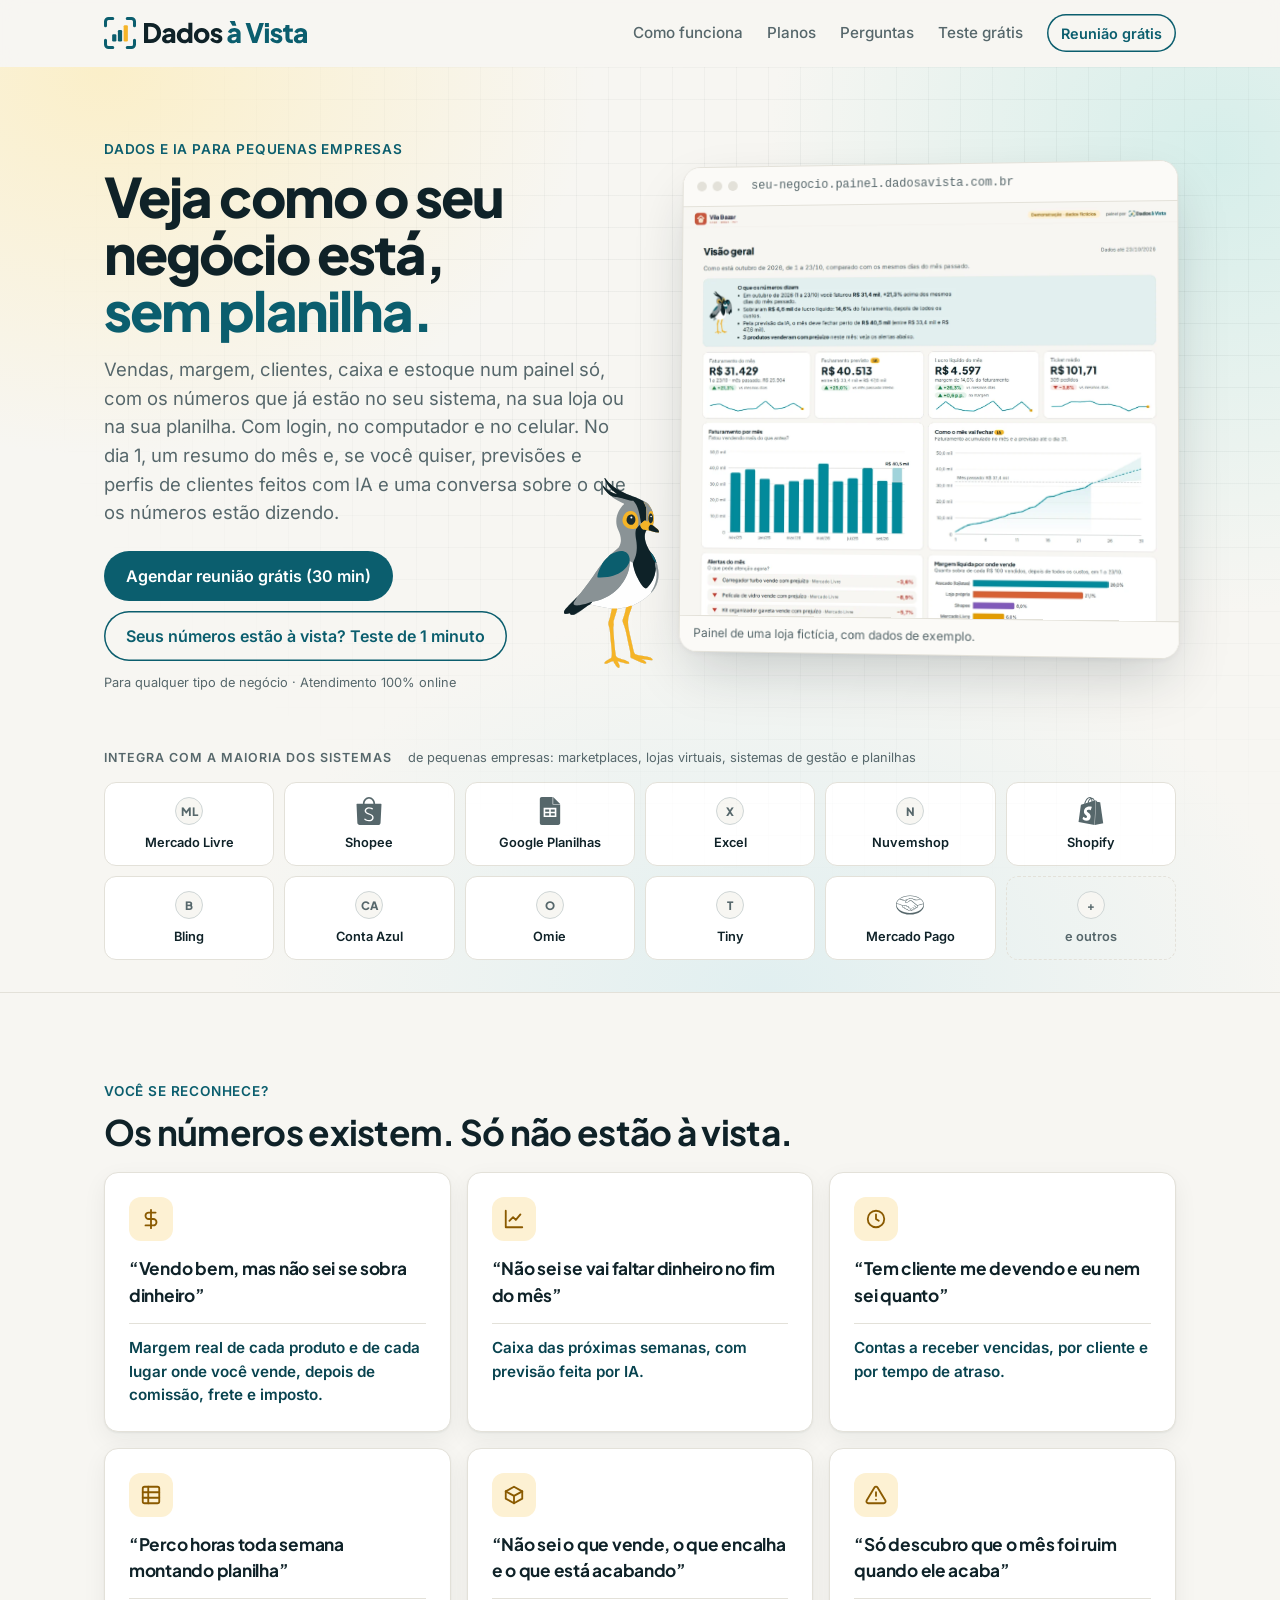
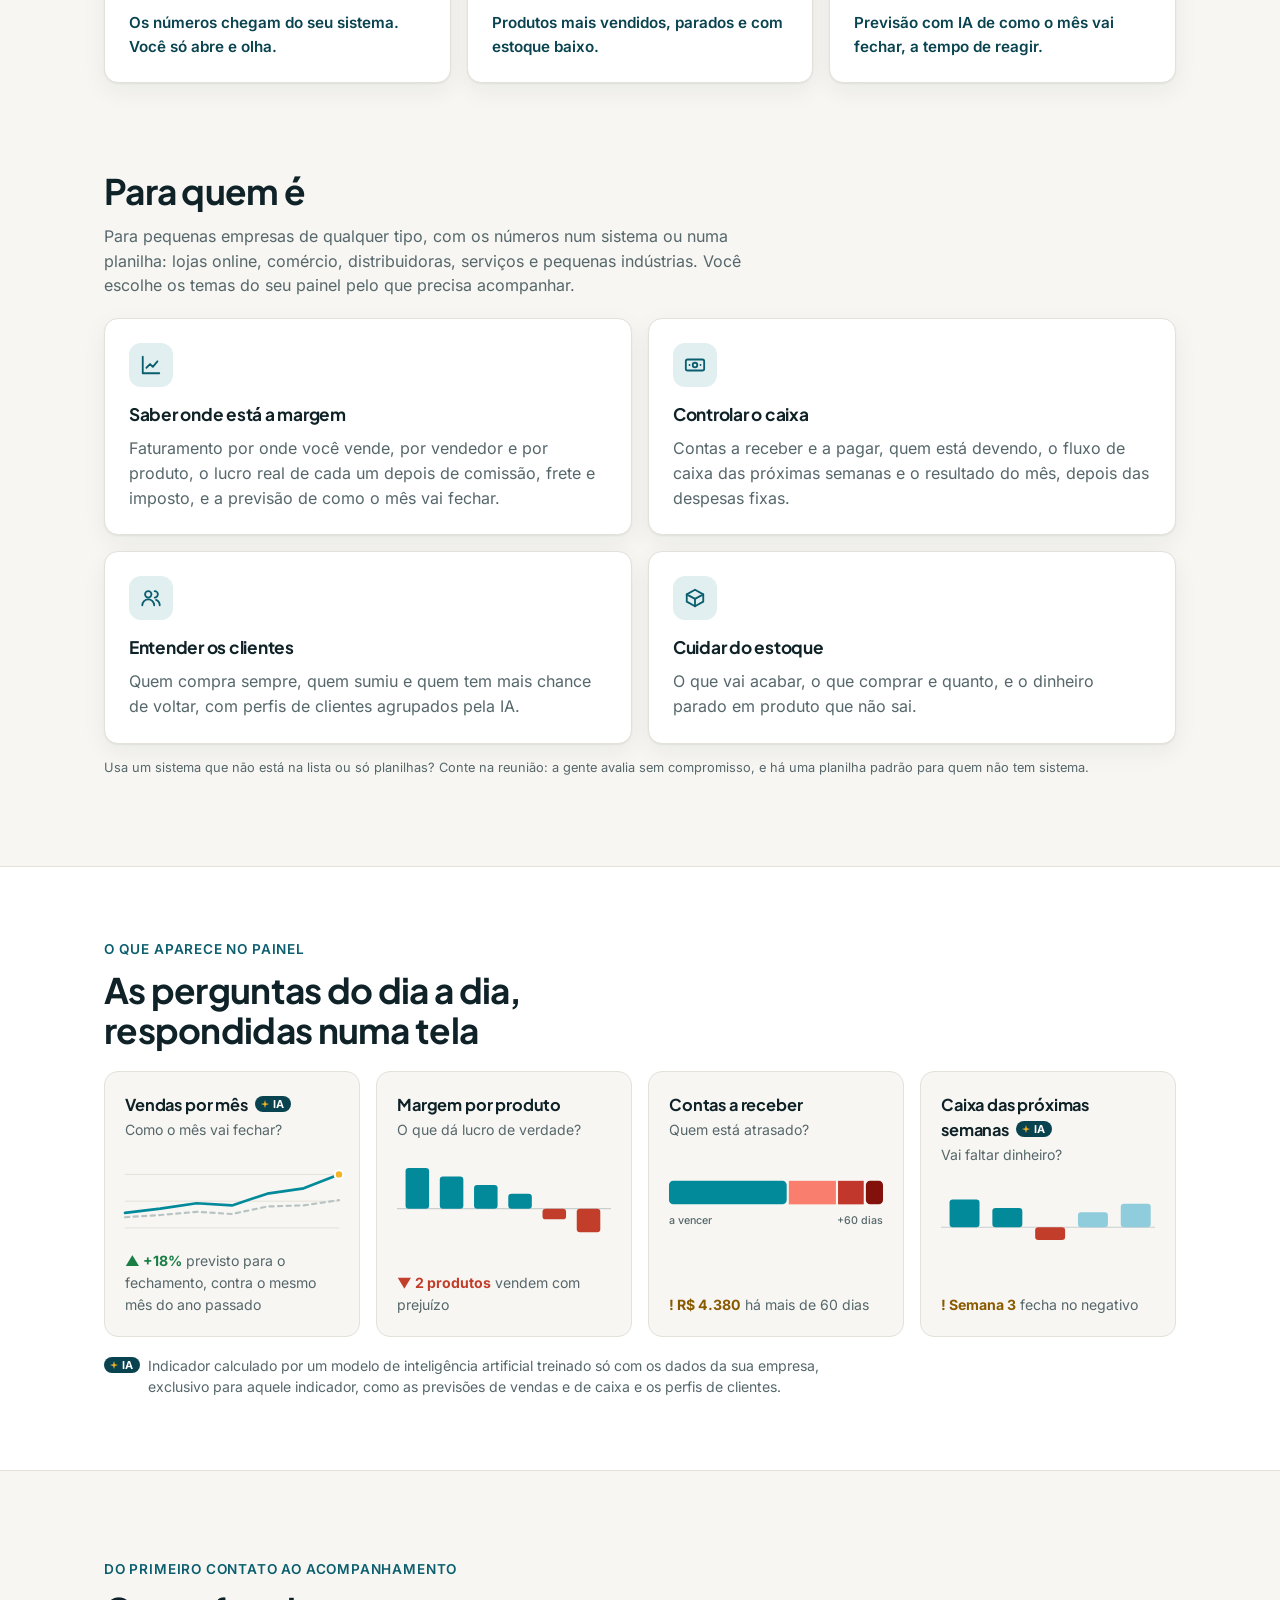
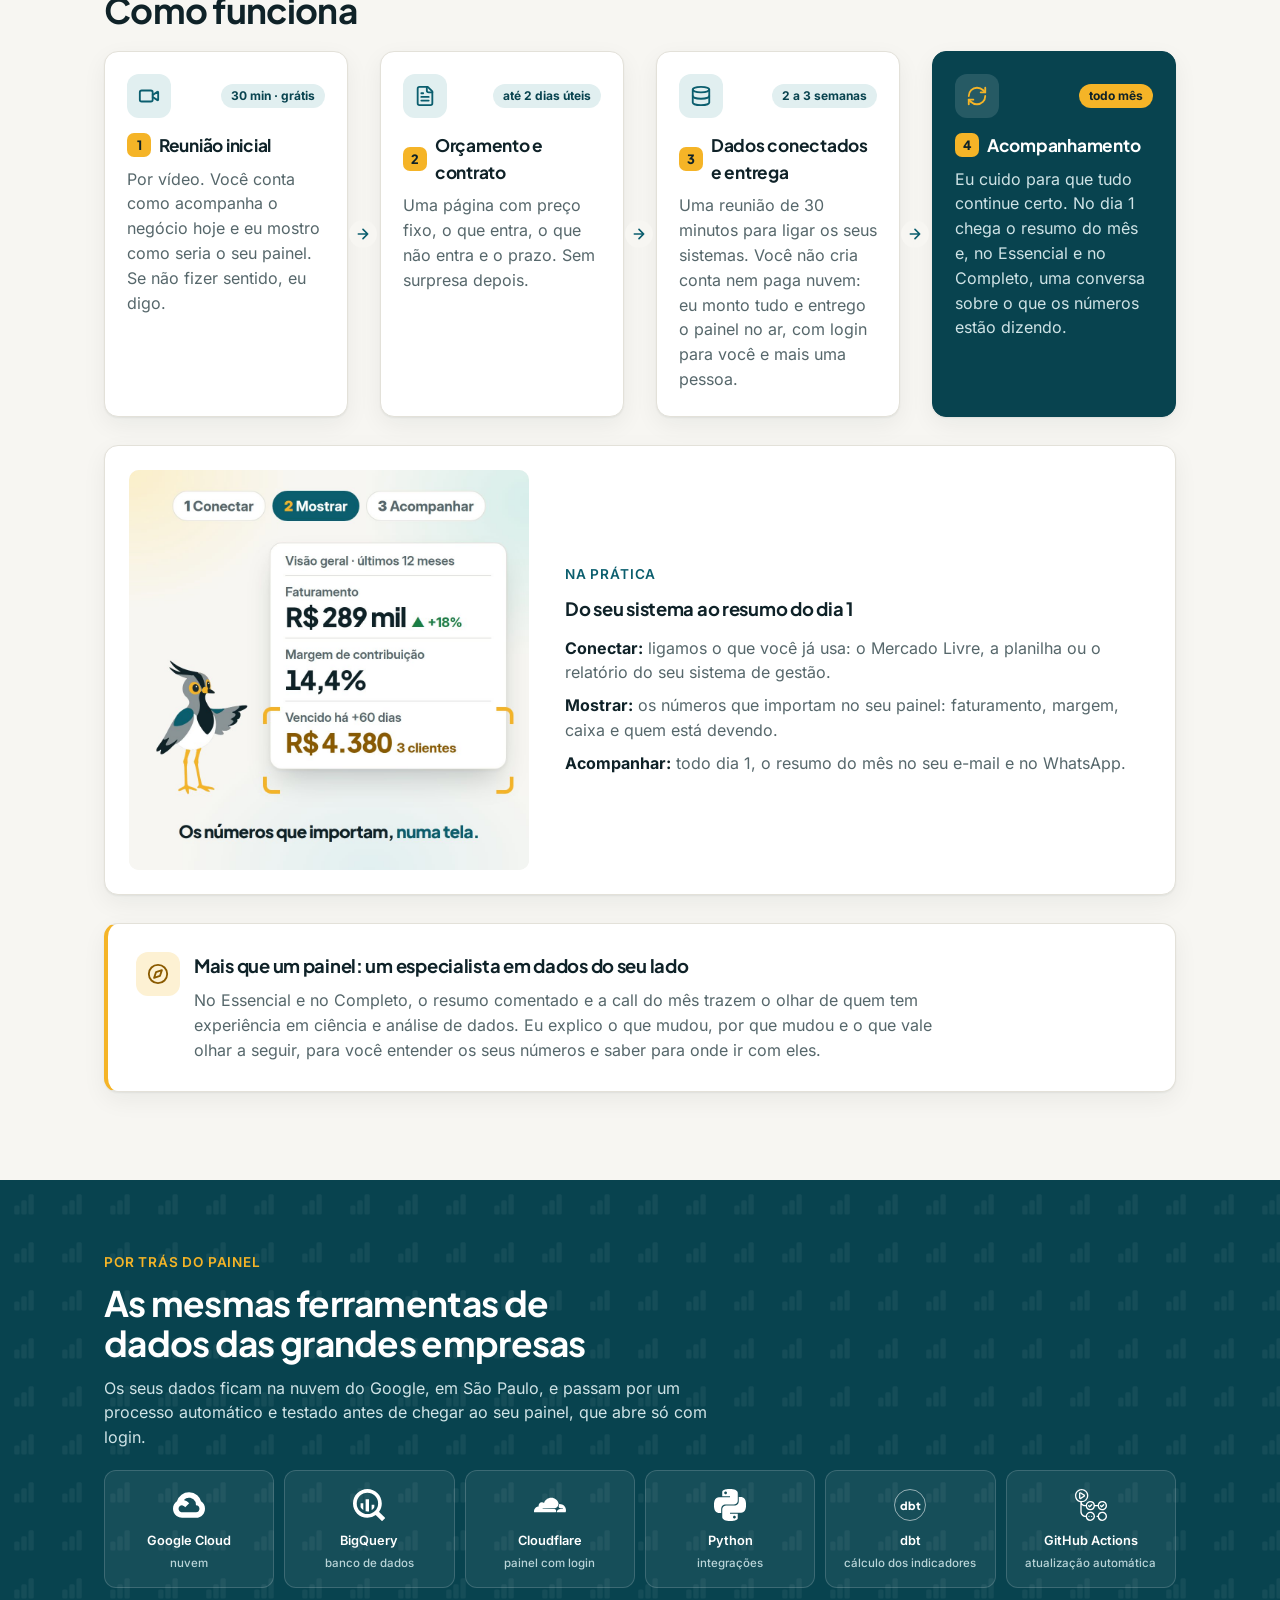
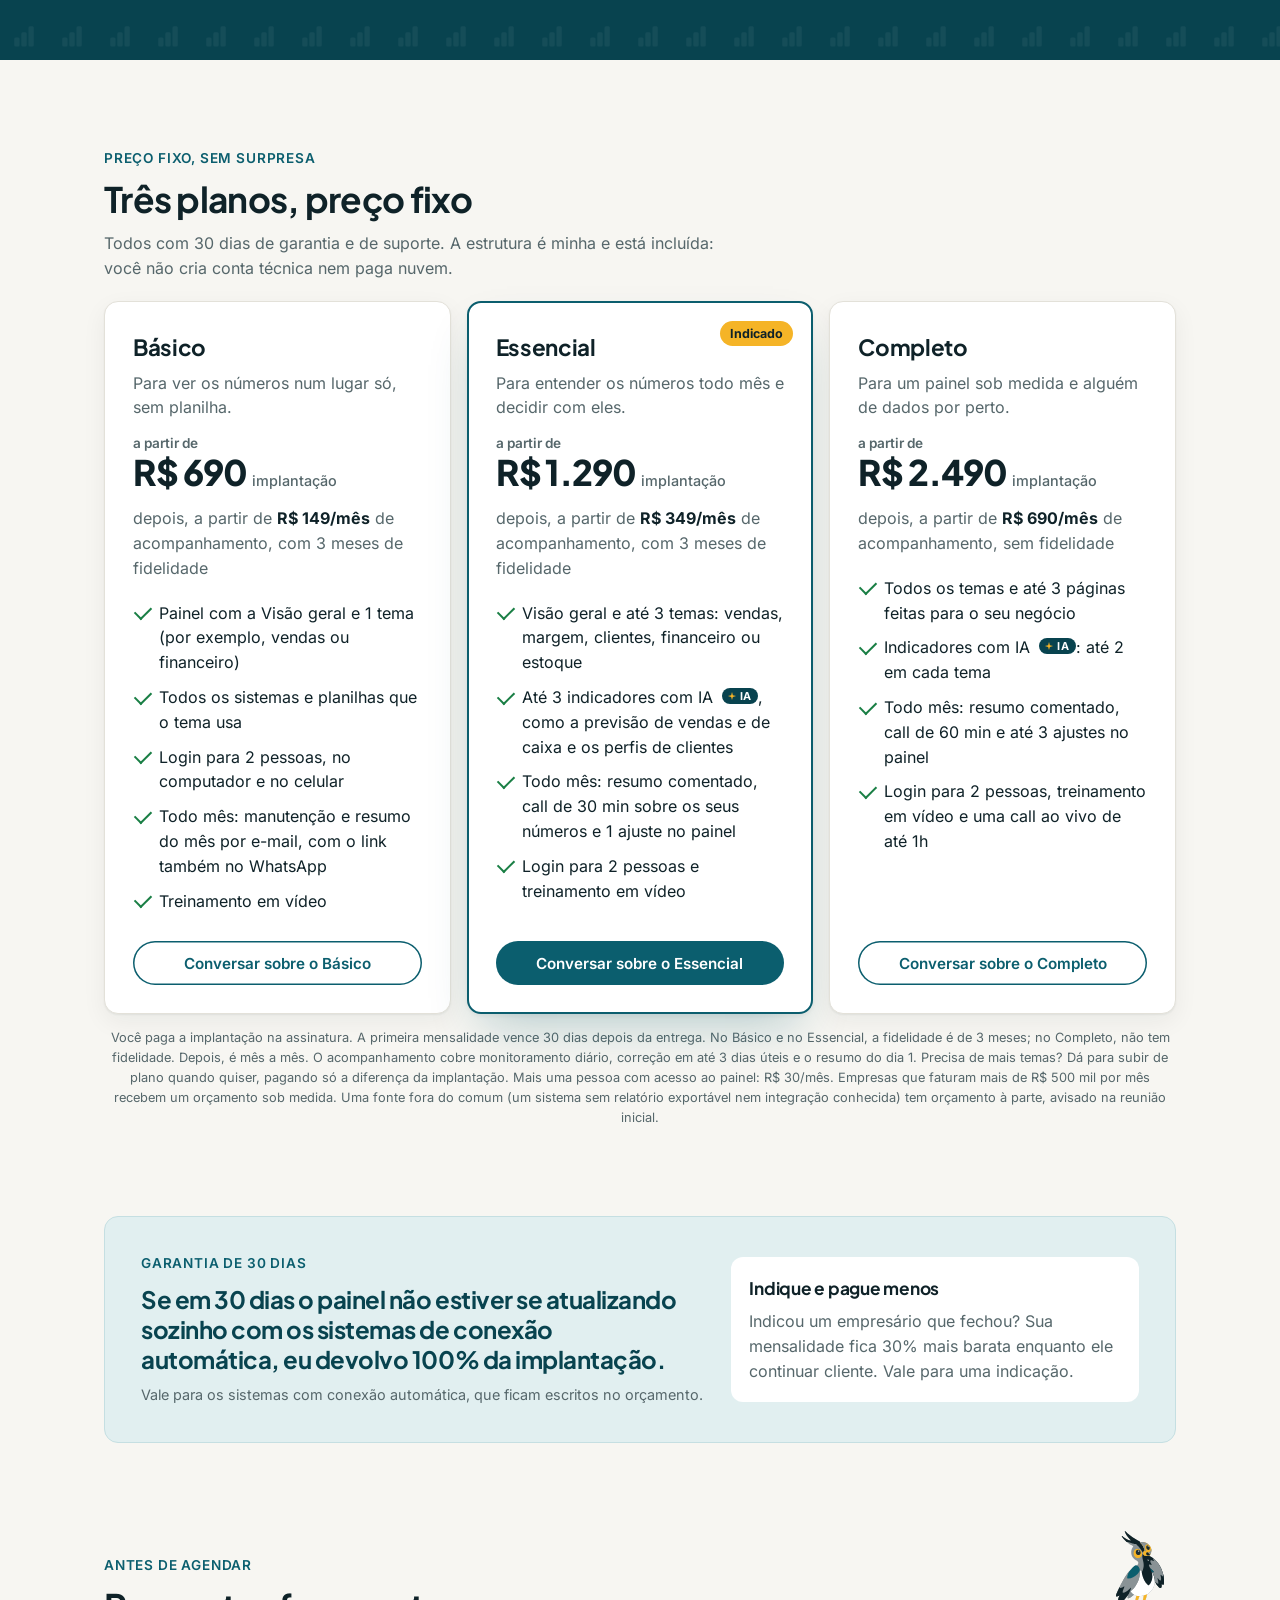
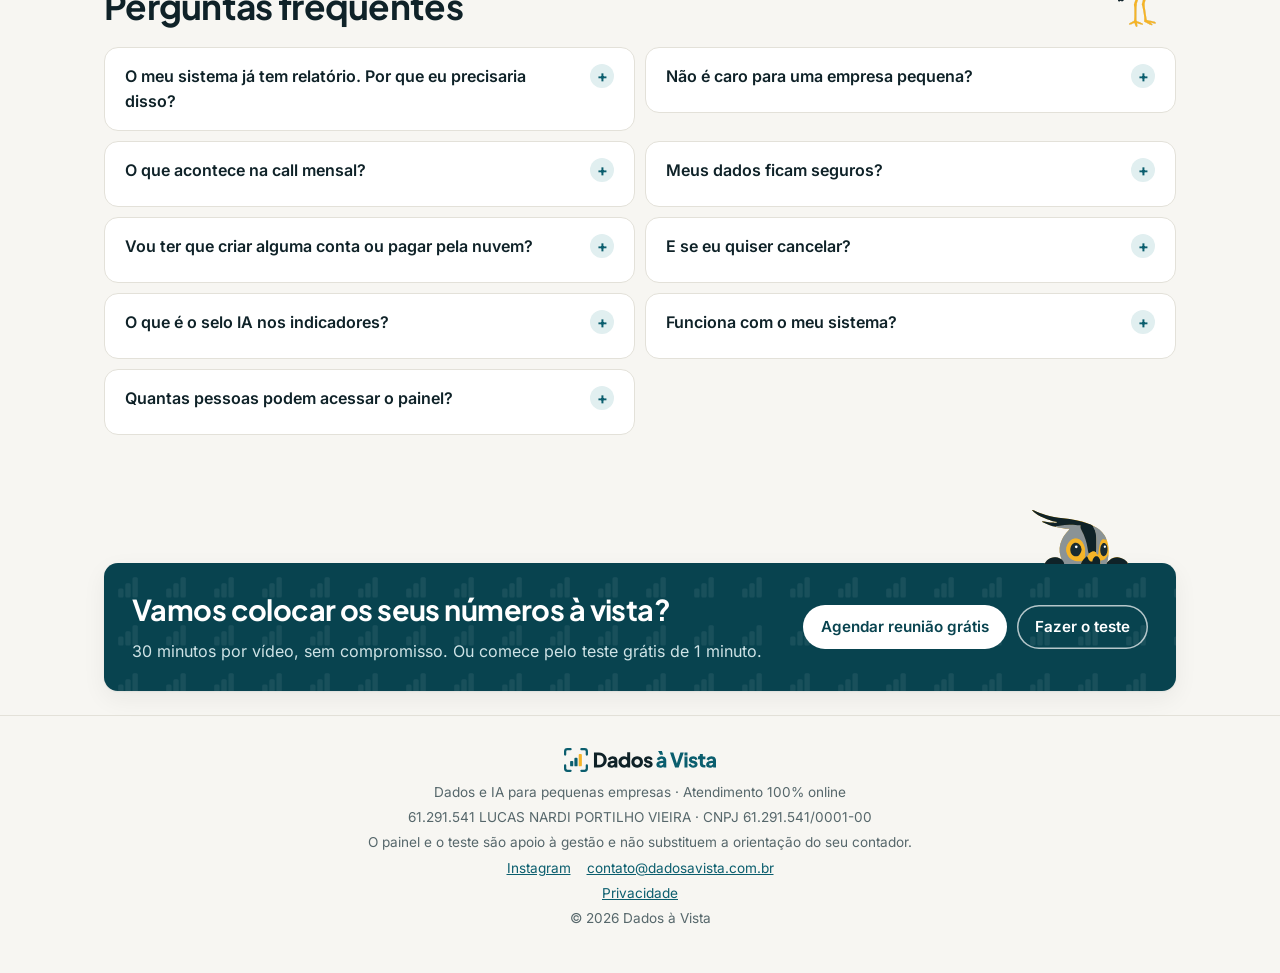
==== commit 694aee01: "feat: replace the margin calculator with the 1-minute quiz /teste/ asks 5 click questions, gates the" ====
--- a/index.html
+++ b/index.html
@@ -30,7 +30,7 @@
         <a href="#como-funciona">Como funciona</a>
         <a href="#pacotes">Planos</a>
         <a href="#perguntas">Perguntas</a>
-        <a href="calculadora/">Calculadora</a>
+        <a href="teste/">Teste grátis</a>
       </nav>
       <a class="btn btn-ghost btn-sm js-cal" href="#">Reunião grátis</a>
     </div>
@@ -48,7 +48,7 @@
             feitos com IA e uma conversa sobre o que os números estão dizendo.</p>
           <div class="actions">
             <a class="btn btn-lg js-cal" href="#">Agendar reunião grátis (30 min)</a>
-            <a class="btn btn-ghost btn-lg" href="calculadora/">Calculadora de margem para lojistas</a>
+            <a class="btn btn-ghost btn-lg" href="teste/">Seus números estão à vista? Teste de 1 minuto</a>
           </div>
           <p class="hint">Para qualquer tipo de negócio · Atendimento 100% online</p>
         </div>
@@ -438,11 +438,11 @@
         <img class="mascot-peek" src="assets/mascote-espiando.svg" alt="" width="96" height="53">
         <div>
           <h2>Vamos colocar os seus números à vista?</h2>
-          <p>30 minutos por vídeo, sem compromisso. Lojista? Comece pela calculadora grátis.</p>
+          <p>30 minutos por vídeo, sem compromisso. Ou comece pelo teste grátis de 1 minuto.</p>
         </div>
         <div class="actions">
           <a class="btn btn-light js-cal" href="#">Agendar reunião grátis</a>
-          <a class="btn btn-outline-light" href="calculadora/">Abrir a calculadora</a>
+          <a class="btn btn-outline-light" href="teste/">Fazer o teste</a>
         </div>
       </div>
     </section>
@@ -452,7 +452,7 @@
     <img class="footer-logo" src="assets/logo.svg" alt="Dados à Vista" width="152" height="24" loading="lazy">
     <p>Dados e IA para pequenas empresas · Atendimento 100% online</p>
     <p data-config-group hidden><span data-config="companyName" hidden></span> · CNPJ <span data-config="cnpj" hidden></span></p>
-    <p>O painel e a calculadora são apoio à gestão e não substituem a orientação do seu contador.</p>
+    <p>O painel e o teste são apoio à gestão e não substituem a orientação do seu contador.</p>
     <p class="footer-links"><a data-config="instagramUrl" hidden>Instagram</a><a data-config="email" hidden></a></p>
     <p><a href="privacidade/">Privacidade</a><span data-cookie-prefs hidden> · <a href="privacidade/#cookies">Preferências de cookies</a></span></p>
     <p>© <span id="year">2026</span> Dados à Vista</p>
--- a/assets/style.css
+++ b/assets/style.css
@@ -43,16 +43,6 @@
   --serie-base: #b8c3c4;  /* the base of a stack (light grey, labelled in the legend) */
   --serie-muted: #8fccdc; /* projections */
   --grafico-anterior: #b8c3c4; /* previous period */
-
-  /* Cost categories in the "where your money goes" bar. Mapping chosen so that every pair that
-     can become adjacent (payment, ads or fixed fee at zero) passes the colour-blindness check. */
-  --c-product: var(--serie-base);
-  --c-commission: var(--serie-1);
-  --c-fixed: var(--serie-3);
-  --c-shipping: var(--serie-4);
-  --c-tax: var(--serie-5);
-  --c-payment: var(--serie-2);
-  --c-ads: var(--serie-6);
 }
 
 * { box-sizing: border-box; }
@@ -155,126 +145,63 @@
   box-shadow: var(--shadow);
   padding: 20px;
 }
-.calc-grid { display: grid; gap: 16px; margin: 24px 0 16px; }
-@media (min-width: 860px) {
-  .calc-grid { grid-template-columns: 1.05fr 1fr; align-items: start; }
-  .result { position: sticky; top: 16px; }
-}
-
-/* Form */
-fieldset { border: 0; margin: 0 0 16px; padding: 0; }
-legend { font-weight: 600; margin-bottom: 8px; }
-.fields { display: grid; grid-template-columns: 1fr 1fr; gap: 12px; }
-.field { display: flex; flex-direction: column; gap: 4px; min-width: 0; }
-.field.full { grid-column: 1 / -1; }
-label { font-size: 0.9rem; color: var(--muted); }
-.input {
-  display: flex;
-  align-items: center;
-  border: 1.5px solid var(--line);
-  border-radius: 10px;
-  background: #fff;
-  min-height: 46px;
-}
-.input:focus-within { border-color: var(--brand); box-shadow: 0 0 0 3px var(--brand-tint); }
-.input .affix { padding: 0 10px; color: var(--muted); font-size: 0.9rem; white-space: nowrap; }
-.input input,
-.input select {
-  flex: 1;
-  min-width: 0;
-  border: 0;
-  background: transparent;
-  padding: 10px 12px;
-  font: 500 1rem var(--font);
-  color: var(--ink);
-  outline: none;
-}
-.input .affix + input { padding-left: 0; }
 .hint { font-size: 0.8rem; color: var(--muted); margin: 0; }
 
 details { border-top: 1px solid var(--line); padding-top: 12px; }
 summary { cursor: pointer; font-weight: 600; min-height: 32px; }
-details .fields { margin-top: 12px; }
-
-/* Result */
+
+/* Quiz (/teste): one question at a time, then the lead gate, then the result */
+.quiz-page .hero { padding-bottom: 0; }
+.quiz { max-width: 720px; margin: 24px 0 16px; padding: 24px; }
+@media (min-width: 760px) { .quiz { padding: 32px; } }
+.quiz-top { display: flex; align-items: center; justify-content: space-between; gap: 12px; min-height: 32px; }
+.quiz-progress { margin: 0; color: var(--muted); font-weight: 600; font-size: .9rem; }
+.quiz-meter { height: 6px; margin: 10px 0 22px; border-radius: 999px; background: var(--brand-tint); overflow: hidden; }
+.quiz-meter span { display: block; height: 100%; width: 0; border-radius: 999px; background: var(--brand); transition: width .25s ease; }
+.quiz-question { font-size: clamp(1.3rem, 3.6vw, 1.7rem); margin-bottom: 18px; }
+.quiz-options { display: grid; gap: 10px; }
+.quiz-option {
+  display: flex; align-items: center; min-height: 56px; padding: 12px 16px; text-align: left;
+  border: 1.5px solid var(--line); border-radius: 12px; background: #fff; color: var(--ink);
+  font: 500 1rem/1.35 var(--font); cursor: pointer; transition: border-color .15s, background .15s;
+}
+.quiz-option::before {
+  content: ""; flex: none; width: 18px; height: 18px; margin-right: 12px; border-radius: 50%;
+  box-shadow: inset 0 0 0 1.5px var(--muted); background: #fff;
+}
+.quiz-option:hover { border-color: var(--brand); background: var(--brand-tint); }
+.quiz-option:focus-visible { outline: 3px solid var(--brand-tint); border-color: var(--brand); }
+.quiz-option[aria-pressed="true"] { border-color: var(--brand); background: var(--brand-tint); }
+.quiz-option[aria-pressed="true"]::before { box-shadow: inset 0 0 0 5px var(--brand); }
+.link-btn { padding: 6px 0; border: 0; background: none; color: var(--brand); font: 600 .95rem var(--font); text-decoration: underline; text-underline-offset: 3px; cursor: pointer; }
+.gate-card { position: relative; }
+.gate-card p { color: var(--muted); max-width: 52ch; margin: 0; }
+.gate-card .actions { align-items: center; gap: 16px; margin-bottom: 0; }
+.mascot-gate { display: block; width: auto; height: 96px; margin: 0 0 12px; }
+
+.quiz-result { margin: 24px 0 0; }
+.score-card { max-width: 720px; padding: 24px; }
+@media (min-width: 760px) { .score-card { padding: 32px; } }
+.score-card > p:last-child { margin: 0; color: var(--muted); }
 .result-label { margin: 0; color: var(--muted); font-weight: 600; }
-.result-value { margin: 4px 0 0; font-family: var(--font-display); font-size: clamp(2.2rem, 8vw, 3rem); font-weight: 800; letter-spacing: -0.03em; line-height: 1.1; }
-.result-value.is-profit { color: var(--profit); }
-.result-value.is-loss { color: var(--loss); }
-.result-margin { margin: 4px 0 16px; color: var(--muted); }
-
-.bar {
-  display: flex;
-  height: 18px;
-  border-radius: 999px;
-  overflow: hidden;
-  background: var(--line);
-  margin-bottom: 14px;
-}
-.bar { position: relative; }
-.bar span { height: 100%; }
-.bar span + span { box-shadow: -2px 0 0 var(--surface); } /* 2 px surface gap between stacked segments */
-.price-mark {
-  position: absolute;
-  top: -4px;
-  bottom: -4px;
-  width: 3px;
-  margin-left: -1.5px;
-  background: var(--loss);
-  border-radius: 2px;
-}
-.bar:has(.price-mark) { overflow: visible; margin-top: 30px; }
-.bar:has(.price-mark) span:first-child { border-radius: 999px 0 0 999px; }
-.bar:has(.price-mark) span:last-of-type { border-radius: 0 999px 999px 0; }
-.price-mark::after {
-  content: "preço";
-  position: absolute;
-  bottom: calc(100% + 4px);
-  left: 50%;
-  transform: translateX(-50%);
-  font: 600 0.75rem var(--font);
-  font-style: normal;
-  color: var(--loss);
-}
-
-.legend { list-style: none; margin: 0; padding: 0; display: grid; gap: 6px; }
-.legend li { display: flex; align-items: center; gap: 8px; font-size: 0.95rem; }
-.legend .dot { width: 10px; height: 10px; border-radius: 3px; flex: none; }
-.legend .name { flex: 1; color: var(--muted); }
-.legend .val { font-variant-numeric: tabular-nums; font-weight: 500; }
-.legend li.total { border-top: 1px solid var(--line); padding-top: 6px; margin-top: 2px; font-weight: 600; }
-.legend li.total .name { color: var(--ink); }
-
-.verdict { margin: 16px 0 0; padding: 12px 14px; border-radius: 10px; font-size: 0.95rem; }
-.verdict.is-loss { background: var(--loss-tint); color: #7d2416; }
-.verdict.is-profit { background: var(--brand-tint); color: var(--brand-strong); }
-
-/* Pro section (unlocked by the lead form) */
-.pro { margin-bottom: 16px; }
-.pro-head { display: flex; flex-wrap: wrap; align-items: end; justify-content: space-between; gap: 12px; }
-.pro-head .field { width: 160px; }
-.min-price { margin: 16px 0; font-size: 1.05rem; }
-.min-price strong { font-size: 1.5rem; display: block; color: var(--brand-strong); }
-.table-scroll { overflow-x: auto; }
-table { width: 100%; border-collapse: collapse; font-size: 0.95rem; }
-th, td { text-align: left; padding: 10px 8px; border-bottom: 1px solid var(--line); white-space: nowrap; }
-th { color: var(--muted); font-weight: 600; font-size: 0.85rem; }
-td.num, th.num { text-align: right; font-variant-numeric: tabular-nums; }
-td.loss { color: var(--loss); font-weight: 600; }
-td.profit { color: var(--profit); font-weight: 600; }
-.gate {
-  margin-top: 16px;
-  padding: 16px;
-  border-radius: 10px;
-  background: var(--brand-tint);
-  display: flex;
-  flex-wrap: wrap;
-  gap: 12px;
-  align-items: center;
-  justify-content: space-between;
-}
-.gate p { margin: 0; max-width: 520px; }
-.blurred { filter: blur(6px); user-select: none; pointer-events: none; }
+.score { margin: 2px 0 12px; font-family: var(--font-display); font-weight: 800; font-size: clamp(3.2rem, 12vw, 4.4rem); line-height: 1; letter-spacing: -0.04em; color: var(--brand-strong); }
+.score small { font-size: .4em; color: var(--muted); letter-spacing: 0; margin-left: 4px; }
+.score-meter { height: 12px; border-radius: 999px; background: var(--brand-tint); overflow: hidden; }
+.score-meter span { display: block; height: 100%; width: 0; border-radius: 999px; background: var(--brand); }
+.score-scale { display: flex; justify-content: space-between; margin: 4px 0 16px; font-size: .8rem; color: var(--muted); font-variant-numeric: tabular-nums; }
+.score-card h2 { margin-bottom: 6px; }
+.tips-title { margin: 40px 0 16px; font-size: clamp(1.3rem, 3.6vw, 1.7rem); }
+.tips { list-style: none; margin: 0; padding: 0; display: grid; gap: 16px; }
+@media (min-width: 860px) { .tips { grid-template-columns: repeat(3, 1fr); } }
+.tip { padding: 22px; }
+.tip p { margin: 0; color: var(--muted); }
+.tip-n {
+  display: inline-grid; place-items: center; width: 32px; height: 32px; margin-bottom: 12px; border-radius: 50%;
+  background: var(--accent-tint); color: var(--ink); font: 800 1rem var(--font-display);
+}
+.result-example { display: grid; gap: 20px; align-items: center; margin: 48px 0 40px; }
+.result-example p { color: var(--muted); margin: 0; }
+@media (min-width: 860px) { .result-example { grid-template-columns: 1fr 1.25fr; gap: 40px; } }
 
 /* Call to action */
 .cta {
@@ -558,7 +485,7 @@
 .mascot-page { display: block; width: auto; height: 104px; margin: 0 0 14px; }
 .mascot-stand { flex: none; width: auto; height: 72px; }
 @media (min-width: 760px) { .mascot-stand { height: 96px; margin-right: 12px; } }
-.mascot-stand.is-lg { height: 108px; } /* calculator: 50% larger */
+.mascot-stand.is-lg { height: 108px; } /* quiz page: 50% larger */
 @media (min-width: 760px) { .mascot-stand.is-lg { height: 144px; } }
 
 .footer-links { display: flex; justify-content: center; gap: 16px; flex-wrap: wrap; }
